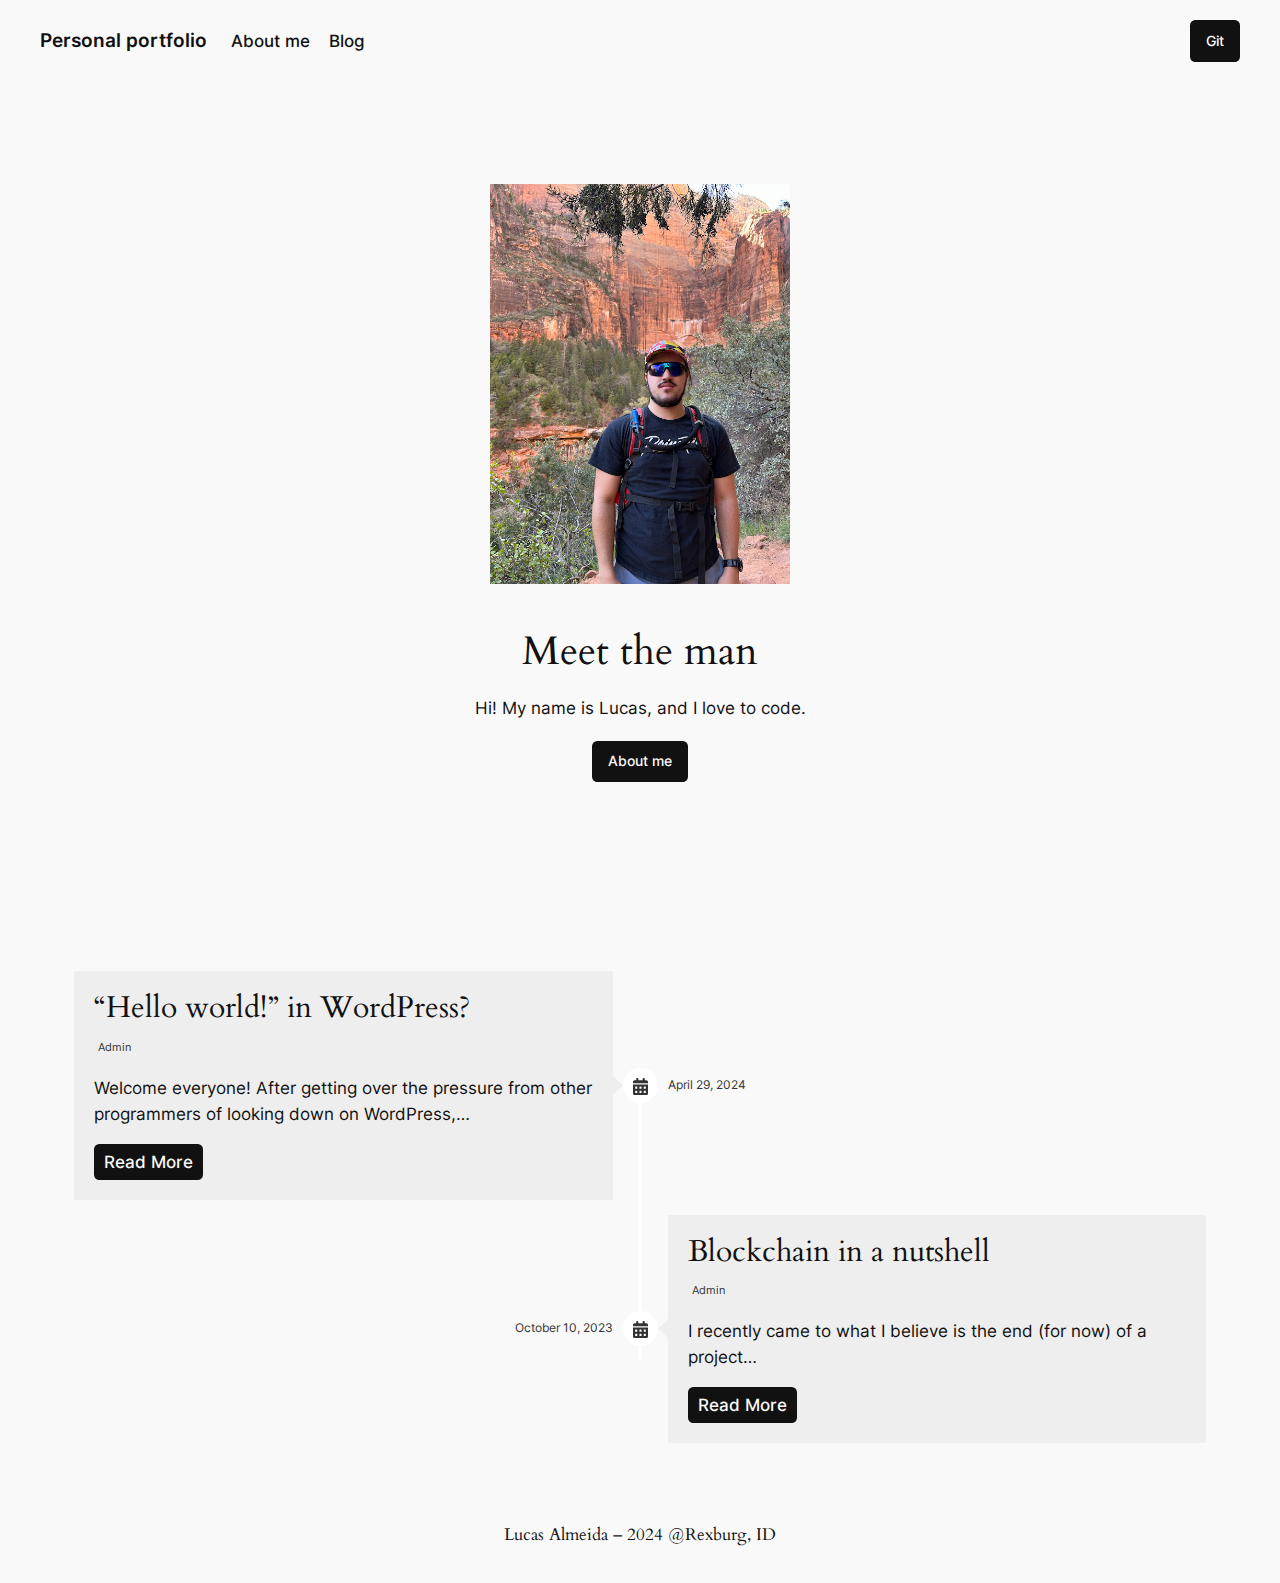
==== about-me/index.html @ 9ece6acb "Add files via upload" ====
<!DOCTYPE html>
<html lang="en-US">
<head>
	<meta charset="UTF-8">
	<meta name="viewport" content="width=device-width, initial-scale=1">
<meta name="robots" content="noindex, nofollow">
<title>Personal portfolio</title>
<link rel="alternate" type="application/rss+xml" title="Personal portfolio &raquo; Feed" href="/feed">
<link rel="alternate" type="application/rss+xml" title="Personal portfolio &raquo; Comments Feed" href="/comments/feed">
<script>
window._wpemojiSettings = {"baseUrl":"https:\/\/s.w.org\/images\/core\/emoji\/15.0.3\/72x72\/","ext":".png","svgUrl":"https:\/\/s.w.org\/images\/core\/emoji\/15.0.3\/svg\/","svgExt":".svg","source":{"concatemoji":"\/wp-includes\/js\/wp-emoji-release.min.js?ver=6.5.2"}};
/*! This file is auto-generated */
!function(i,n){var o,s,e;function c(e){try{var t={supportTests:e,timestamp:(new Date).valueOf()};sessionStorage.setItem(o,JSON.stringify(t))}catch(e){}}function p(e,t,n){e.clearRect(0,0,e.canvas.width,e.canvas.height),e.fillText(t,0,0);var t=new Uint32Array(e.getImageData(0,0,e.canvas.width,e.canvas.height).data),r=(e.clearRect(0,0,e.canvas.width,e.canvas.height),e.fillText(n,0,0),new Uint32Array(e.getImageData(0,0,e.canvas.width,e.canvas.height).data));return t.every(function(e,t){return e===r[t]})}function u(e,t,n){switch(t){case"flag":return n(e,"🏳️‍⚧️","🏳️​⚧️")?!1:!n(e,"🇺🇳","🇺​🇳")&&!n(e,"🏴󠁧󠁢󠁥󠁮󠁧󠁿","🏴​󠁧​󠁢​󠁥​󠁮​󠁧​󠁿");case"emoji":return!n(e,"🐦‍⬛","🐦​⬛")}return!1}function f(e,t,n){var r="undefined"!=typeof WorkerGlobalScope&&self instanceof WorkerGlobalScope?new OffscreenCanvas(300,150):i.createElement("canvas"),a=r.getContext("2d",{willReadFrequently:!0}),o=(a.textBaseline="top",a.font="600 32px Arial",{});return e.forEach(function(e){o[e]=t(a,e,n)}),o}function t(e){var t=i.createElement("script");t.src=e,t.defer=!0,i.head.appendChild(t)}"undefined"!=typeof Promise&&(o="wpEmojiSettingsSupports",s=["flag","emoji"],n.supports={everything:!0,everythingExceptFlag:!0},e=new Promise(function(e){i.addEventListener("DOMContentLoaded",e,{once:!0})}),new Promise(function(t){var n=function(){try{var e=JSON.parse(sessionStorage.getItem(o));if("object"==typeof e&&"number"==typeof e.timestamp&&(new Date).valueOf()<e.timestamp+604800&&"object"==typeof e.supportTests)return e.supportTests}catch(e){}return null}();if(!n){if("undefined"!=typeof Worker&&"undefined"!=typeof OffscreenCanvas&&"undefined"!=typeof URL&&URL.createObjectURL&&"undefined"!=typeof Blob)try{var e="postMessage("+f.toString()+"("+[JSON.stringify(s),u.toString(),p.toString()].join(",")+"));",r=new Blob([e],{type:"text/javascript"}),a=new Worker(URL.createObjectURL(r),{name:"wpTestEmojiSupports"});return void(a.onmessage=function(e){c(n=e.data),a.terminate(),t(n)})}catch(e){}c(n=f(s,u,p))}t(n)}).then(function(e){for(var t in e)n.supports[t]=e[t],n.supports.everything=n.supports.everything&&n.supports[t],"flag"!==t&&(n.supports.everythingExceptFlag=n.supports.everythingExceptFlag&&n.supports[t]);n.supports.everythingExceptFlag=n.supports.everythingExceptFlag&&!n.supports.flag,n.DOMReady=!1,n.readyCallback=function(){n.DOMReady=!0}}).then(function(){return e}).then(function(){var e;n.supports.everything||(n.readyCallback(),(e=n.source||{}).concatemoji?t(e.concatemoji):e.wpemoji&&e.twemoji&&(t(e.twemoji),t(e.wpemoji)))}))}((window,document),window._wpemojiSettings);
</script>
<style id="wp-block-site-title-inline-css">.wp-block-site-title a{color:inherit}</style>
<style id="wp-block-navigation-link-inline-css">.wp-block-navigation .wp-block-navigation-item__label{overflow-wrap:break-word}.wp-block-navigation .wp-block-navigation-item__description{display:none}.link-ui-tools{border-top:1px solid #f0f0f0;padding:8px}.link-ui-block-inserter{padding-top:8px}.link-ui-block-inserter__back{margin-left:8px;text-transform:uppercase}.components-popover-pointer-events-trap{background-color:initial;cursor:pointer;inset:0;position:fixed;z-index:1000000}

				.is-style-arrow-link .wp-block-navigation-item__label:after {
					content: "\2197";
					padding-inline-start: 0.25rem;
					vertical-align: middle;
					text-decoration: none;
					display: inline-block;
				}</style>
<link rel="stylesheet" id="wp-block-navigation-css" href="/wp-includes/blocks/navigation/style.min.css?ver=6.5.2" media="all">
<style id="wp-block-group-inline-css">.wp-block-group{box-sizing:border-box}</style>
<style id="wp-block-button-inline-css">.wp-block-button__link{box-sizing:border-box;cursor:pointer;display:inline-block;text-align:center;word-break:break-word}.wp-block-button__link.aligncenter{text-align:center}.wp-block-button__link.alignright{text-align:right}:where(.wp-block-button__link){border-radius:9999px;box-shadow:none;padding:calc(.667em + 2px) calc(1.333em + 2px);text-decoration:none}.wp-block-button[style*=text-decoration] .wp-block-button__link{text-decoration:inherit}.wp-block-buttons>.wp-block-button.has-custom-width{max-width:none}.wp-block-buttons>.wp-block-button.has-custom-width .wp-block-button__link{width:100%}.wp-block-buttons>.wp-block-button.has-custom-font-size .wp-block-button__link{font-size:inherit}.wp-block-buttons>.wp-block-button.wp-block-button__width-25{width:calc(25% - var(--wp--style--block-gap, .5em)*.75)}.wp-block-buttons>.wp-block-button.wp-block-button__width-50{width:calc(50% - var(--wp--style--block-gap, .5em)*.5)}.wp-block-buttons>.wp-block-button.wp-block-button__width-75{width:calc(75% - var(--wp--style--block-gap, .5em)*.25)}.wp-block-buttons>.wp-block-button.wp-block-button__width-100{flex-basis:100%;width:100%}.wp-block-buttons.is-vertical>.wp-block-button.wp-block-button__width-25{width:25%}.wp-block-buttons.is-vertical>.wp-block-button.wp-block-button__width-50{width:50%}.wp-block-buttons.is-vertical>.wp-block-button.wp-block-button__width-75{width:75%}.wp-block-button.is-style-squared,.wp-block-button__link.wp-block-button.is-style-squared{border-radius:0}.wp-block-button.no-border-radius,.wp-block-button__link.no-border-radius{border-radius:0!important}.wp-block-button .wp-block-button__link:where(.is-style-outline),.wp-block-button:where(.is-style-outline)>.wp-block-button__link{border:2px solid;padding:.667em 1.333em}.wp-block-button .wp-block-button__link:where(.is-style-outline):not(.has-text-color),.wp-block-button:where(.is-style-outline)>.wp-block-button__link:not(.has-text-color){color:currentColor}.wp-block-button .wp-block-button__link:where(.is-style-outline):not(.has-background),.wp-block-button:where(.is-style-outline)>.wp-block-button__link:not(.has-background){background-color:initial;background-image:none}.wp-block-button .wp-block-button__link:where(.has-border-color){border-width:initial}.wp-block-button .wp-block-button__link:where([style*=border-top-color]){border-top-width:medium}.wp-block-button .wp-block-button__link:where([style*=border-right-color]){border-right-width:medium}.wp-block-button .wp-block-button__link:where([style*=border-bottom-color]){border-bottom-width:medium}.wp-block-button .wp-block-button__link:where([style*=border-left-color]){border-left-width:medium}.wp-block-button .wp-block-button__link:where([style*=border-style]){border-width:initial}.wp-block-button .wp-block-button__link:where([style*=border-top-style]){border-top-width:medium}.wp-block-button .wp-block-button__link:where([style*=border-right-style]){border-right-width:medium}.wp-block-button .wp-block-button__link:where([style*=border-bottom-style]){border-bottom-width:medium}.wp-block-button .wp-block-button__link:where([style*=border-left-style]){border-left-width:medium}</style>
<style id="twentytwentyfour-button-style-outline-inline-css">.wp-block-button.is-style-outline
	> .wp-block-button__link:not(.has-text-color, .has-background):hover {
	background-color: var(--wp--preset--color--contrast-2, var(--wp--preset--color--contrast, transparent));
	color: var(--wp--preset--color--base);
	border-color: var(--wp--preset--color--contrast-2, var(--wp--preset--color--contrast, currentColor));
}</style>
<style id="wp-block-buttons-inline-css">.wp-block-buttons.is-vertical{flex-direction:column}.wp-block-buttons.is-vertical>.wp-block-button:last-child{margin-bottom:0}.wp-block-buttons>.wp-block-button{display:inline-block;margin:0}.wp-block-buttons.is-content-justification-left{justify-content:flex-start}.wp-block-buttons.is-content-justification-left.is-vertical{align-items:flex-start}.wp-block-buttons.is-content-justification-center{justify-content:center}.wp-block-buttons.is-content-justification-center.is-vertical{align-items:center}.wp-block-buttons.is-content-justification-right{justify-content:flex-end}.wp-block-buttons.is-content-justification-right.is-vertical{align-items:flex-end}.wp-block-buttons.is-content-justification-space-between{justify-content:space-between}.wp-block-buttons.aligncenter{text-align:center}.wp-block-buttons:not(.is-content-justification-space-between,.is-content-justification-right,.is-content-justification-left,.is-content-justification-center) .wp-block-button.aligncenter{margin-left:auto;margin-right:auto;width:100%}.wp-block-buttons[style*=text-decoration] .wp-block-button,.wp-block-buttons[style*=text-decoration] .wp-block-button__link{text-decoration:inherit}.wp-block-buttons.has-custom-font-size .wp-block-button__link{font-size:inherit}.wp-block-button.aligncenter{text-align:center}</style>
<style id="wp-block-spacer-inline-css">.wp-block-spacer{clear:both}</style>
<style id="wp-block-heading-inline-css">h1.has-background,h2.has-background,h3.has-background,h4.has-background,h5.has-background,h6.has-background{padding:1.25em 2.375em}h1.has-text-align-left[style*=writing-mode]:where([style*=vertical-lr]),h1.has-text-align-right[style*=writing-mode]:where([style*=vertical-rl]),h2.has-text-align-left[style*=writing-mode]:where([style*=vertical-lr]),h2.has-text-align-right[style*=writing-mode]:where([style*=vertical-rl]),h3.has-text-align-left[style*=writing-mode]:where([style*=vertical-lr]),h3.has-text-align-right[style*=writing-mode]:where([style*=vertical-rl]),h4.has-text-align-left[style*=writing-mode]:where([style*=vertical-lr]),h4.has-text-align-right[style*=writing-mode]:where([style*=vertical-rl]),h5.has-text-align-left[style*=writing-mode]:where([style*=vertical-lr]),h5.has-text-align-right[style*=writing-mode]:where([style*=vertical-rl]),h6.has-text-align-left[style*=writing-mode]:where([style*=vertical-lr]),h6.has-text-align-right[style*=writing-mode]:where([style*=vertical-rl]){rotate:180deg}

				.is-style-asterisk:before {
					content: '';
					width: 1.5rem;
					height: 3rem;
					background: var(--wp--preset--color--contrast-2, currentColor);
					clip-path: path('M11.93.684v8.039l5.633-5.633 1.216 1.23-5.66 5.66h8.04v1.737H13.2l5.701 5.701-1.23 1.23-5.742-5.742V21h-1.737v-8.094l-5.77 5.77-1.23-1.217 5.743-5.742H.842V9.98h8.162l-5.701-5.7 1.23-1.231 5.66 5.66V.684h1.737Z');
					display: block;
				}

				/* Hide the asterisk if the heading has no content, to avoid using empty headings to display the asterisk only, which is an A11Y issue */
				.is-style-asterisk:empty:before {
					content: none;
				}

				.is-style-asterisk:-moz-only-whitespace:before {
					content: none;
				}

				.is-style-asterisk.has-text-align-center:before {
					margin: 0 auto;
				}

				.is-style-asterisk.has-text-align-right:before {
					margin-left: auto;
				}

				.rtl .is-style-asterisk.has-text-align-left:before {
					margin-right: auto;
				}</style>
<style id="wp-block-paragraph-inline-css">.is-small-text{font-size:.875em}.is-regular-text{font-size:1em}.is-large-text{font-size:2.25em}.is-larger-text{font-size:3em}.has-drop-cap:not(:focus):first-letter{float:left;font-size:8.4em;font-style:normal;font-weight:100;line-height:.68;margin:.05em .1em 0 0;text-transform:uppercase}body.rtl .has-drop-cap:not(:focus):first-letter{float:none;margin-left:.1em}p.has-drop-cap.has-background{overflow:hidden}p.has-background{padding:1.25em 2.375em}:where(p.has-text-color:not(.has-link-color)) a{color:inherit}p.has-text-align-left[style*="writing-mode:vertical-lr"],p.has-text-align-right[style*="writing-mode:vertical-rl"]{rotate:180deg}</style>
<style id="wp-emoji-styles-inline-css">img.wp-smiley, img.emoji {
		display: inline !important;
		border: none !important;
		box-shadow: none !important;
		height: 1em !important;
		width: 1em !important;
		margin: 0 0.07em !important;
		vertical-align: -0.1em !important;
		background: none !important;
		padding: 0 !important;
	}</style>
<style id="wp-block-library-inline-css">:root{--wp-admin-theme-color:#007cba;--wp-admin-theme-color--rgb:0,124,186;--wp-admin-theme-color-darker-10:#006ba1;--wp-admin-theme-color-darker-10--rgb:0,107,161;--wp-admin-theme-color-darker-20:#005a87;--wp-admin-theme-color-darker-20--rgb:0,90,135;--wp-admin-border-width-focus:2px;--wp-block-synced-color:#7a00df;--wp-block-synced-color--rgb:122,0,223;--wp-bound-block-color:#9747ff}@media (min-resolution:192dpi){:root{--wp-admin-border-width-focus:1.5px}}.wp-element-button{cursor:pointer}:root{--wp--preset--font-size--normal:16px;--wp--preset--font-size--huge:42px}:root .has-very-light-gray-background-color{background-color:#eee}:root .has-very-dark-gray-background-color{background-color:#313131}:root .has-very-light-gray-color{color:#eee}:root .has-very-dark-gray-color{color:#313131}:root .has-vivid-green-cyan-to-vivid-cyan-blue-gradient-background{background:linear-gradient(135deg,#00d084,#0693e3)}:root .has-purple-crush-gradient-background{background:linear-gradient(135deg,#34e2e4,#4721fb 50%,#ab1dfe)}:root .has-hazy-dawn-gradient-background{background:linear-gradient(135deg,#faaca8,#dad0ec)}:root .has-subdued-olive-gradient-background{background:linear-gradient(135deg,#fafae1,#67a671)}:root .has-atomic-cream-gradient-background{background:linear-gradient(135deg,#fdd79a,#004a59)}:root .has-nightshade-gradient-background{background:linear-gradient(135deg,#330968,#31cdcf)}:root .has-midnight-gradient-background{background:linear-gradient(135deg,#020381,#2874fc)}.has-regular-font-size{font-size:1em}.has-larger-font-size{font-size:2.625em}.has-normal-font-size{font-size:var(--wp--preset--font-size--normal)}.has-huge-font-size{font-size:var(--wp--preset--font-size--huge)}.has-text-align-center{text-align:center}.has-text-align-left{text-align:left}.has-text-align-right{text-align:right}#end-resizable-editor-section{display:none}.aligncenter{clear:both}.items-justified-left{justify-content:flex-start}.items-justified-center{justify-content:center}.items-justified-right{justify-content:flex-end}.items-justified-space-between{justify-content:space-between}.screen-reader-text{border:0;clip:rect(1px,1px,1px,1px);-webkit-clip-path:inset(50%);clip-path:inset(50%);height:1px;margin:-1px;overflow:hidden;padding:0;position:absolute;width:1px;word-wrap:normal!important}.screen-reader-text:focus{background-color:#ddd;clip:auto!important;-webkit-clip-path:none;clip-path:none;color:#444;display:block;font-size:1em;height:auto;left:5px;line-height:normal;padding:15px 23px 14px;text-decoration:none;top:5px;width:auto;z-index:100000}html :where(.has-border-color){border-style:solid}html :where([style*=border-top-color]){border-top-style:solid}html :where([style*=border-right-color]){border-right-style:solid}html :where([style*=border-bottom-color]){border-bottom-style:solid}html :where([style*=border-left-color]){border-left-style:solid}html :where([style*=border-width]){border-style:solid}html :where([style*=border-top-width]){border-top-style:solid}html :where([style*=border-right-width]){border-right-style:solid}html :where([style*=border-bottom-width]){border-bottom-style:solid}html :where([style*=border-left-width]){border-left-style:solid}html :where(img[class*=wp-image-]){height:auto;max-width:100%}:where(figure){margin:0 0 1em}html :where(.is-position-sticky){--wp-admin--admin-bar--position-offset:var(--wp-admin--admin-bar--height,0px)}@media screen and (max-width:600px){html :where(.is-position-sticky){--wp-admin--admin-bar--position-offset:0px}}</style>
<style id="global-styles-inline-css">body{--wp--preset--color--black: #000000;--wp--preset--color--cyan-bluish-gray: #abb8c3;--wp--preset--color--white: #ffffff;--wp--preset--color--pale-pink: #f78da7;--wp--preset--color--vivid-red: #cf2e2e;--wp--preset--color--luminous-vivid-orange: #ff6900;--wp--preset--color--luminous-vivid-amber: #fcb900;--wp--preset--color--light-green-cyan: #7bdcb5;--wp--preset--color--vivid-green-cyan: #00d084;--wp--preset--color--pale-cyan-blue: #8ed1fc;--wp--preset--color--vivid-cyan-blue: #0693e3;--wp--preset--color--vivid-purple: #9b51e0;--wp--preset--color--base: #f9f9f9;--wp--preset--color--base-2: #ffffff;--wp--preset--color--contrast: #111111;--wp--preset--color--contrast-2: #636363;--wp--preset--color--contrast-3: #A4A4A4;--wp--preset--color--accent: #cfcabe;--wp--preset--color--accent-2: #c2a990;--wp--preset--color--accent-3: #d8613c;--wp--preset--color--accent-4: #b1c5a4;--wp--preset--color--accent-5: #b5bdbc;--wp--preset--gradient--vivid-cyan-blue-to-vivid-purple: linear-gradient(135deg,rgba(6,147,227,1) 0%,rgb(155,81,224) 100%);--wp--preset--gradient--light-green-cyan-to-vivid-green-cyan: linear-gradient(135deg,rgb(122,220,180) 0%,rgb(0,208,130) 100%);--wp--preset--gradient--luminous-vivid-amber-to-luminous-vivid-orange: linear-gradient(135deg,rgba(252,185,0,1) 0%,rgba(255,105,0,1) 100%);--wp--preset--gradient--luminous-vivid-orange-to-vivid-red: linear-gradient(135deg,rgba(255,105,0,1) 0%,rgb(207,46,46) 100%);--wp--preset--gradient--very-light-gray-to-cyan-bluish-gray: linear-gradient(135deg,rgb(238,238,238) 0%,rgb(169,184,195) 100%);--wp--preset--gradient--cool-to-warm-spectrum: linear-gradient(135deg,rgb(74,234,220) 0%,rgb(151,120,209) 20%,rgb(207,42,186) 40%,rgb(238,44,130) 60%,rgb(251,105,98) 80%,rgb(254,248,76) 100%);--wp--preset--gradient--blush-light-purple: linear-gradient(135deg,rgb(255,206,236) 0%,rgb(152,150,240) 100%);--wp--preset--gradient--blush-bordeaux: linear-gradient(135deg,rgb(254,205,165) 0%,rgb(254,45,45) 50%,rgb(107,0,62) 100%);--wp--preset--gradient--luminous-dusk: linear-gradient(135deg,rgb(255,203,112) 0%,rgb(199,81,192) 50%,rgb(65,88,208) 100%);--wp--preset--gradient--pale-ocean: linear-gradient(135deg,rgb(255,245,203) 0%,rgb(182,227,212) 50%,rgb(51,167,181) 100%);--wp--preset--gradient--electric-grass: linear-gradient(135deg,rgb(202,248,128) 0%,rgb(113,206,126) 100%);--wp--preset--gradient--midnight: linear-gradient(135deg,rgb(2,3,129) 0%,rgb(40,116,252) 100%);--wp--preset--gradient--gradient-1: linear-gradient(to bottom, #cfcabe 0%, #F9F9F9 100%);--wp--preset--gradient--gradient-2: linear-gradient(to bottom, #C2A990 0%, #F9F9F9 100%);--wp--preset--gradient--gradient-3: linear-gradient(to bottom, #D8613C 0%, #F9F9F9 100%);--wp--preset--gradient--gradient-4: linear-gradient(to bottom, #B1C5A4 0%, #F9F9F9 100%);--wp--preset--gradient--gradient-5: linear-gradient(to bottom, #B5BDBC 0%, #F9F9F9 100%);--wp--preset--gradient--gradient-6: linear-gradient(to bottom, #A4A4A4 0%, #F9F9F9 100%);--wp--preset--gradient--gradient-7: linear-gradient(to bottom, #cfcabe 50%, #F9F9F9 50%);--wp--preset--gradient--gradient-8: linear-gradient(to bottom, #C2A990 50%, #F9F9F9 50%);--wp--preset--gradient--gradient-9: linear-gradient(to bottom, #D8613C 50%, #F9F9F9 50%);--wp--preset--gradient--gradient-10: linear-gradient(to bottom, #B1C5A4 50%, #F9F9F9 50%);--wp--preset--gradient--gradient-11: linear-gradient(to bottom, #B5BDBC 50%, #F9F9F9 50%);--wp--preset--gradient--gradient-12: linear-gradient(to bottom, #A4A4A4 50%, #F9F9F9 50%);--wp--preset--font-size--small: 0.9rem;--wp--preset--font-size--medium: 1.05rem;--wp--preset--font-size--large: clamp(1.39rem, 1.39rem + ((1vw - 0.2rem) * 2.3), 1.85rem);--wp--preset--font-size--x-large: clamp(1.85rem, 1.85rem + ((1vw - 0.2rem) * 3.25), 2.5rem);--wp--preset--font-size--xx-large: clamp(2.5rem, 2.5rem + ((1vw - 0.2rem) * 3.85), 3.27rem);--wp--preset--font-family--body: "Inter", sans-serif;--wp--preset--font-family--heading: Cardo;--wp--preset--font-family--system-sans-serif: -apple-system, BlinkMacSystemFont, avenir next, avenir, segoe ui, helvetica neue, helvetica, Cantarell, Ubuntu, roboto, noto, arial, sans-serif;--wp--preset--font-family--system-serif: Iowan Old Style, Apple Garamond, Baskerville, Times New Roman, Droid Serif, Times, Source Serif Pro, serif, Apple Color Emoji, Segoe UI Emoji, Segoe UI Symbol;--wp--preset--spacing--10: 1rem;--wp--preset--spacing--20: min(1.5rem, 2vw);--wp--preset--spacing--30: min(2.5rem, 3vw);--wp--preset--spacing--40: min(4rem, 5vw);--wp--preset--spacing--50: min(6.5rem, 8vw);--wp--preset--spacing--60: min(10.5rem, 13vw);--wp--preset--shadow--natural: 6px 6px 9px rgba(0, 0, 0, 0.2);--wp--preset--shadow--deep: 12px 12px 50px rgba(0, 0, 0, 0.4);--wp--preset--shadow--sharp: 6px 6px 0px rgba(0, 0, 0, 0.2);--wp--preset--shadow--outlined: 6px 6px 0px -3px rgba(255, 255, 255, 1), 6px 6px rgba(0, 0, 0, 1);--wp--preset--shadow--crisp: 6px 6px 0px rgba(0, 0, 0, 1);}body { margin: 0;--wp--style--global--content-size: 310px;--wp--style--global--wide-size: 640px; }.wp-site-blocks { padding-top: var(--wp--style--root--padding-top); padding-bottom: var(--wp--style--root--padding-bottom); }.has-global-padding { padding-right: var(--wp--style--root--padding-right); padding-left: var(--wp--style--root--padding-left); }.has-global-padding :where(.has-global-padding:not(.wp-block-block)) { padding-right: 0; padding-left: 0; }.has-global-padding > .alignfull { margin-right: calc(var(--wp--style--root--padding-right) * -1); margin-left: calc(var(--wp--style--root--padding-left) * -1); }.has-global-padding :where(.has-global-padding:not(.wp-block-block)) > .alignfull { margin-right: 0; margin-left: 0; }.has-global-padding > .alignfull:where(:not(.has-global-padding):not(.is-layout-flex):not(.is-layout-grid)) > :where([class*="wp-block-"]:not(.alignfull):not([class*="__"]),p,h1,h2,h3,h4,h5,h6,ul,ol) { padding-right: var(--wp--style--root--padding-right); padding-left: var(--wp--style--root--padding-left); }.has-global-padding :where(.has-global-padding) > .alignfull:where(:not(.has-global-padding)) > :where([class*="wp-block-"]:not(.alignfull):not([class*="__"]),p,h1,h2,h3,h4,h5,h6,ul,ol) { padding-right: 0; padding-left: 0; }.wp-site-blocks > .alignleft { float: left; margin-right: 2em; }.wp-site-blocks > .alignright { float: right; margin-left: 2em; }.wp-site-blocks > .aligncenter { justify-content: center; margin-left: auto; margin-right: auto; }:where(.wp-site-blocks) > * { margin-block-start: 1.2rem; margin-block-end: 0; }:where(.wp-site-blocks) > :first-child:first-child { margin-block-start: 0; }:where(.wp-site-blocks) > :last-child:last-child { margin-block-end: 0; }body { --wp--style--block-gap: 1.2rem; }:where(body .is-layout-flow)  > :first-child:first-child{margin-block-start: 0;}:where(body .is-layout-flow)  > :last-child:last-child{margin-block-end: 0;}:where(body .is-layout-flow)  > *{margin-block-start: 1.2rem;margin-block-end: 0;}:where(body .is-layout-constrained)  > :first-child:first-child{margin-block-start: 0;}:where(body .is-layout-constrained)  > :last-child:last-child{margin-block-end: 0;}:where(body .is-layout-constrained)  > *{margin-block-start: 1.2rem;margin-block-end: 0;}:where(body .is-layout-flex) {gap: 1.2rem;}:where(body .is-layout-grid) {gap: 1.2rem;}body .is-layout-flow > .alignleft{float: left;margin-inline-start: 0;margin-inline-end: 2em;}body .is-layout-flow > .alignright{float: right;margin-inline-start: 2em;margin-inline-end: 0;}body .is-layout-flow > .aligncenter{margin-left: auto !important;margin-right: auto !important;}body .is-layout-constrained > .alignleft{float: left;margin-inline-start: 0;margin-inline-end: 2em;}body .is-layout-constrained > .alignright{float: right;margin-inline-start: 2em;margin-inline-end: 0;}body .is-layout-constrained > .aligncenter{margin-left: auto !important;margin-right: auto !important;}body .is-layout-constrained > :where(:not(.alignleft):not(.alignright):not(.alignfull)){max-width: var(--wp--style--global--content-size);margin-left: auto !important;margin-right: auto !important;}body .is-layout-constrained > .alignwide{max-width: var(--wp--style--global--wide-size);}body .is-layout-flex{display: flex;}body .is-layout-flex{flex-wrap: wrap;align-items: center;}body .is-layout-flex > *{margin: 0;}body .is-layout-grid{display: grid;}body .is-layout-grid > *{margin: 0;}body{background-color: var(--wp--preset--color--base);color: var(--wp--preset--color--contrast);font-family: var(--wp--preset--font-family--body);font-size: var(--wp--preset--font-size--medium);font-style: normal;font-weight: 400;line-height: 1.55;--wp--style--root--padding-top: 0px;--wp--style--root--padding-right: var(--wp--preset--spacing--40);--wp--style--root--padding-bottom: 0px;--wp--style--root--padding-left: var(--wp--preset--spacing--40);}a:where(:not(.wp-element-button)){color: var(--wp--preset--color--contrast);text-decoration: underline;}a:where(:not(.wp-element-button)):hover{text-decoration: none;}h1, h2, h3, h4, h5, h6{color: var(--wp--preset--color--contrast);font-family: var(--wp--preset--font-family--heading);font-weight: 400;line-height: 1.2;}h1{font-size: var(--wp--preset--font-size--xx-large);line-height: 1.15;}h2{font-size: var(--wp--preset--font-size--x-large);}h3{font-size: var(--wp--preset--font-size--large);}h4{font-size: clamp(1.1rem, 1.1rem + ((1vw - 0.2rem) * 0.767), 1.5rem);}h5{font-size: var(--wp--preset--font-size--medium);}h6{font-size: var(--wp--preset--font-size--small);}.wp-element-button, .wp-block-button__link{background-color: var(--wp--preset--color--contrast);border-radius: .33rem;border-color: var(--wp--preset--color--contrast);border-width: 0;color: var(--wp--preset--color--base);font-family: inherit;font-size: var(--wp--preset--font-size--small);font-style: normal;font-weight: 500;line-height: inherit;padding-top: 0.6rem;padding-right: 1rem;padding-bottom: 0.6rem;padding-left: 1rem;text-decoration: none;}.wp-element-button:hover, .wp-block-button__link:hover{background-color: var(--wp--preset--color--contrast-2);border-color: var(--wp--preset--color--contrast-2);color: var(--wp--preset--color--base);}.wp-element-button:focus, .wp-block-button__link:focus{background-color: var(--wp--preset--color--contrast-2);border-color: var(--wp--preset--color--contrast-2);color: var(--wp--preset--color--base);outline-color: var(--wp--preset--color--contrast);outline-offset: 2px;}.wp-element-button:active, .wp-block-button__link:active{background-color: var(--wp--preset--color--contrast);color: var(--wp--preset--color--base);}.wp-element-caption, .wp-block-audio figcaption, .wp-block-embed figcaption, .wp-block-gallery figcaption, .wp-block-image figcaption, .wp-block-table figcaption, .wp-block-video figcaption{color: var(--wp--preset--color--contrast-2);font-family: var(--wp--preset--font-family--body);font-size: 0.8rem;}.has-black-color{color: var(--wp--preset--color--black) !important;}.has-cyan-bluish-gray-color{color: var(--wp--preset--color--cyan-bluish-gray) !important;}.has-white-color{color: var(--wp--preset--color--white) !important;}.has-pale-pink-color{color: var(--wp--preset--color--pale-pink) !important;}.has-vivid-red-color{color: var(--wp--preset--color--vivid-red) !important;}.has-luminous-vivid-orange-color{color: var(--wp--preset--color--luminous-vivid-orange) !important;}.has-luminous-vivid-amber-color{color: var(--wp--preset--color--luminous-vivid-amber) !important;}.has-light-green-cyan-color{color: var(--wp--preset--color--light-green-cyan) !important;}.has-vivid-green-cyan-color{color: var(--wp--preset--color--vivid-green-cyan) !important;}.has-pale-cyan-blue-color{color: var(--wp--preset--color--pale-cyan-blue) !important;}.has-vivid-cyan-blue-color{color: var(--wp--preset--color--vivid-cyan-blue) !important;}.has-vivid-purple-color{color: var(--wp--preset--color--vivid-purple) !important;}.has-base-color{color: var(--wp--preset--color--base) !important;}.has-base-2-color{color: var(--wp--preset--color--base-2) !important;}.has-contrast-color{color: var(--wp--preset--color--contrast) !important;}.has-contrast-2-color{color: var(--wp--preset--color--contrast-2) !important;}.has-contrast-3-color{color: var(--wp--preset--color--contrast-3) !important;}.has-accent-color{color: var(--wp--preset--color--accent) !important;}.has-accent-2-color{color: var(--wp--preset--color--accent-2) !important;}.has-accent-3-color{color: var(--wp--preset--color--accent-3) !important;}.has-accent-4-color{color: var(--wp--preset--color--accent-4) !important;}.has-accent-5-color{color: var(--wp--preset--color--accent-5) !important;}.has-black-background-color{background-color: var(--wp--preset--color--black) !important;}.has-cyan-bluish-gray-background-color{background-color: var(--wp--preset--color--cyan-bluish-gray) !important;}.has-white-background-color{background-color: var(--wp--preset--color--white) !important;}.has-pale-pink-background-color{background-color: var(--wp--preset--color--pale-pink) !important;}.has-vivid-red-background-color{background-color: var(--wp--preset--color--vivid-red) !important;}.has-luminous-vivid-orange-background-color{background-color: var(--wp--preset--color--luminous-vivid-orange) !important;}.has-luminous-vivid-amber-background-color{background-color: var(--wp--preset--color--luminous-vivid-amber) !important;}.has-light-green-cyan-background-color{background-color: var(--wp--preset--color--light-green-cyan) !important;}.has-vivid-green-cyan-background-color{background-color: var(--wp--preset--color--vivid-green-cyan) !important;}.has-pale-cyan-blue-background-color{background-color: var(--wp--preset--color--pale-cyan-blue) !important;}.has-vivid-cyan-blue-background-color{background-color: var(--wp--preset--color--vivid-cyan-blue) !important;}.has-vivid-purple-background-color{background-color: var(--wp--preset--color--vivid-purple) !important;}.has-base-background-color{background-color: var(--wp--preset--color--base) !important;}.has-base-2-background-color{background-color: var(--wp--preset--color--base-2) !important;}.has-contrast-background-color{background-color: var(--wp--preset--color--contrast) !important;}.has-contrast-2-background-color{background-color: var(--wp--preset--color--contrast-2) !important;}.has-contrast-3-background-color{background-color: var(--wp--preset--color--contrast-3) !important;}.has-accent-background-color{background-color: var(--wp--preset--color--accent) !important;}.has-accent-2-background-color{background-color: var(--wp--preset--color--accent-2) !important;}.has-accent-3-background-color{background-color: var(--wp--preset--color--accent-3) !important;}.has-accent-4-background-color{background-color: var(--wp--preset--color--accent-4) !important;}.has-accent-5-background-color{background-color: var(--wp--preset--color--accent-5) !important;}.has-black-border-color{border-color: var(--wp--preset--color--black) !important;}.has-cyan-bluish-gray-border-color{border-color: var(--wp--preset--color--cyan-bluish-gray) !important;}.has-white-border-color{border-color: var(--wp--preset--color--white) !important;}.has-pale-pink-border-color{border-color: var(--wp--preset--color--pale-pink) !important;}.has-vivid-red-border-color{border-color: var(--wp--preset--color--vivid-red) !important;}.has-luminous-vivid-orange-border-color{border-color: var(--wp--preset--color--luminous-vivid-orange) !important;}.has-luminous-vivid-amber-border-color{border-color: var(--wp--preset--color--luminous-vivid-amber) !important;}.has-light-green-cyan-border-color{border-color: var(--wp--preset--color--light-green-cyan) !important;}.has-vivid-green-cyan-border-color{border-color: var(--wp--preset--color--vivid-green-cyan) !important;}.has-pale-cyan-blue-border-color{border-color: var(--wp--preset--color--pale-cyan-blue) !important;}.has-vivid-cyan-blue-border-color{border-color: var(--wp--preset--color--vivid-cyan-blue) !important;}.has-vivid-purple-border-color{border-color: var(--wp--preset--color--vivid-purple) !important;}.has-base-border-color{border-color: var(--wp--preset--color--base) !important;}.has-base-2-border-color{border-color: var(--wp--preset--color--base-2) !important;}.has-contrast-border-color{border-color: var(--wp--preset--color--contrast) !important;}.has-contrast-2-border-color{border-color: var(--wp--preset--color--contrast-2) !important;}.has-contrast-3-border-color{border-color: var(--wp--preset--color--contrast-3) !important;}.has-accent-border-color{border-color: var(--wp--preset--color--accent) !important;}.has-accent-2-border-color{border-color: var(--wp--preset--color--accent-2) !important;}.has-accent-3-border-color{border-color: var(--wp--preset--color--accent-3) !important;}.has-accent-4-border-color{border-color: var(--wp--preset--color--accent-4) !important;}.has-accent-5-border-color{border-color: var(--wp--preset--color--accent-5) !important;}.has-vivid-cyan-blue-to-vivid-purple-gradient-background{background: var(--wp--preset--gradient--vivid-cyan-blue-to-vivid-purple) !important;}.has-light-green-cyan-to-vivid-green-cyan-gradient-background{background: var(--wp--preset--gradient--light-green-cyan-to-vivid-green-cyan) !important;}.has-luminous-vivid-amber-to-luminous-vivid-orange-gradient-background{background: var(--wp--preset--gradient--luminous-vivid-amber-to-luminous-vivid-orange) !important;}.has-luminous-vivid-orange-to-vivid-red-gradient-background{background: var(--wp--preset--gradient--luminous-vivid-orange-to-vivid-red) !important;}.has-very-light-gray-to-cyan-bluish-gray-gradient-background{background: var(--wp--preset--gradient--very-light-gray-to-cyan-bluish-gray) !important;}.has-cool-to-warm-spectrum-gradient-background{background: var(--wp--preset--gradient--cool-to-warm-spectrum) !important;}.has-blush-light-purple-gradient-background{background: var(--wp--preset--gradient--blush-light-purple) !important;}.has-blush-bordeaux-gradient-background{background: var(--wp--preset--gradient--blush-bordeaux) !important;}.has-luminous-dusk-gradient-background{background: var(--wp--preset--gradient--luminous-dusk) !important;}.has-pale-ocean-gradient-background{background: var(--wp--preset--gradient--pale-ocean) !important;}.has-electric-grass-gradient-background{background: var(--wp--preset--gradient--electric-grass) !important;}.has-midnight-gradient-background{background: var(--wp--preset--gradient--midnight) !important;}.has-gradient-1-gradient-background{background: var(--wp--preset--gradient--gradient-1) !important;}.has-gradient-2-gradient-background{background: var(--wp--preset--gradient--gradient-2) !important;}.has-gradient-3-gradient-background{background: var(--wp--preset--gradient--gradient-3) !important;}.has-gradient-4-gradient-background{background: var(--wp--preset--gradient--gradient-4) !important;}.has-gradient-5-gradient-background{background: var(--wp--preset--gradient--gradient-5) !important;}.has-gradient-6-gradient-background{background: var(--wp--preset--gradient--gradient-6) !important;}.has-gradient-7-gradient-background{background: var(--wp--preset--gradient--gradient-7) !important;}.has-gradient-8-gradient-background{background: var(--wp--preset--gradient--gradient-8) !important;}.has-gradient-9-gradient-background{background: var(--wp--preset--gradient--gradient-9) !important;}.has-gradient-10-gradient-background{background: var(--wp--preset--gradient--gradient-10) !important;}.has-gradient-11-gradient-background{background: var(--wp--preset--gradient--gradient-11) !important;}.has-gradient-12-gradient-background{background: var(--wp--preset--gradient--gradient-12) !important;}.has-small-font-size{font-size: var(--wp--preset--font-size--small) !important;}.has-medium-font-size{font-size: var(--wp--preset--font-size--medium) !important;}.has-large-font-size{font-size: var(--wp--preset--font-size--large) !important;}.has-x-large-font-size{font-size: var(--wp--preset--font-size--x-large) !important;}.has-xx-large-font-size{font-size: var(--wp--preset--font-size--xx-large) !important;}.has-body-font-family{font-family: var(--wp--preset--font-family--body) !important;}.has-heading-font-family{font-family: var(--wp--preset--font-family--heading) !important;}.has-system-sans-serif-font-family{font-family: var(--wp--preset--font-family--system-sans-serif) !important;}.has-system-serif-font-family{font-family: var(--wp--preset--font-family--system-serif) !important;}
.wp-block-navigation{font-weight: 500;}
.wp-block-navigation a:where(:not(.wp-element-button)){color: inherit;text-decoration: none;}
.wp-block-navigation a:where(:not(.wp-element-button)):hover{text-decoration: underline;}
.wp-block-button.is-style-outline .wp-block-button__link{border-width: 1px;padding-top: calc(0.6rem - 1px);padding-right: calc(1rem - 1px);padding-bottom: calc(0.6rem - 1px);padding-left: calc(1rem - 1px);}
.wp-block-buttons-is-layout-flow > :first-child:first-child{margin-block-start: 0;}.wp-block-buttons-is-layout-flow > :last-child:last-child{margin-block-end: 0;}.wp-block-buttons-is-layout-flow > *{margin-block-start: 0.7rem;margin-block-end: 0;}.wp-block-buttons-is-layout-constrained > :first-child:first-child{margin-block-start: 0;}.wp-block-buttons-is-layout-constrained > :last-child:last-child{margin-block-end: 0;}.wp-block-buttons-is-layout-constrained > *{margin-block-start: 0.7rem;margin-block-end: 0;}.wp-block-buttons-is-layout-flex{gap: 0.7rem;}.wp-block-buttons-is-layout-grid{gap: 0.7rem;}
.wp-block-site-title{font-family: var(--wp--preset--font-family--body);font-size: clamp(0.875rem, 0.875rem + ((1vw - 0.2rem) * 1.625), 1.2rem);font-style: normal;font-weight: 600;}
.wp-block-site-title a:where(:not(.wp-element-button)){text-decoration: none;}
.wp-block-site-title a:where(:not(.wp-element-button)):hover{text-decoration: none;}
:where(.wp-site-blocks *:focus){outline-width:2px;outline-style:solid}

figure {
border-radius:50%
}.wp-block-calendar.wp-block-calendar table:where(:not(.has-text-color)) th{background-color:var(--wp--preset--color--contrast-2);color:var(--wp--preset--color--base);border-color:var(--wp--preset--color--contrast-2)}.wp-block-calendar table:where(:not(.has-text-color)) td{border-color:var(--wp--preset--color--contrast-2)}.wp-block-categories{}.wp-block-categories{list-style-type:none;}.wp-block-categories li{margin-bottom: 0.5rem;}.wp-block-post-comments-form{}.wp-block-post-comments-form textarea, .wp-block-post-comments-form input{border-radius:.33rem}.wp-block-loginout{}.wp-block-loginout input{border-radius:.33rem;padding:calc(0.667em + 2px);border:1px solid #949494;}.wp-block-post-terms{}.wp-block-post-terms .wp-block-post-terms__prefix{color: var(--wp--preset--color--contrast-2);}.wp-block-query-title{}.wp-block-query-title span{font-style: italic;}.wp-block-quote{}.wp-block-quote :where(p){margin-block-start:0;margin-block-end:calc(var(--wp--preset--spacing--10) + 0.5rem);}.wp-block-quote :where(:last-child){margin-block-end:0;}.wp-block-quote.has-text-align-right.is-style-plain, .rtl .is-style-plain.wp-block-quote:not(.has-text-align-center):not(.has-text-align-left){border-width: 0 2px 0 0;padding-left:calc(var(--wp--preset--spacing--20) + 0.5rem);padding-right:calc(var(--wp--preset--spacing--20) + 0.5rem);}.wp-block-quote.has-text-align-left.is-style-plain, body:not(.rtl) .is-style-plain.wp-block-quote:not(.has-text-align-center):not(.has-text-align-right){border-width: 0 0 0 2px;padding-left:calc(var(--wp--preset--spacing--20) + 0.5rem);padding-right:calc(var(--wp--preset--spacing--20) + 0.5rem)}.wp-block-search{}.wp-block-search .wp-block-search__input{border-radius:.33rem}.wp-block-separator{}.wp-block-separator:not(.is-style-wide):not(.is-style-dots):not(.alignwide):not(.alignfull){width: var(--wp--preset--spacing--60)}</style>
<style id="core-block-supports-inline-css">.wp-container-core-group-is-layout-1.wp-container-core-group-is-layout-1{gap:var(--wp--preset--spacing--20);}.wp-container-core-group-is-layout-2.wp-container-core-group-is-layout-2{justify-content:space-between;}.wp-container-core-group-is-layout-3.wp-container-core-group-is-layout-3 > :where(:not(.alignleft):not(.alignright):not(.alignfull)){max-width:1200px;margin-left:auto !important;margin-right:auto !important;}.wp-container-core-group-is-layout-3.wp-container-core-group-is-layout-3 > .alignwide{max-width:1200px;}.wp-container-core-group-is-layout-3.wp-container-core-group-is-layout-3 .alignfull{max-width:none;}.wp-container-core-group-is-layout-3.wp-container-core-group-is-layout-3 > .alignfull{margin-right:calc(var(--wp--preset--spacing--10) * -1);margin-left:calc(var(--wp--preset--spacing--10) * -1);}.wp-container-core-buttons-is-layout-2.wp-container-core-buttons-is-layout-2{justify-content:center;}.wp-container-core-group-is-layout-4.wp-container-core-group-is-layout-4 > :where(:not(.alignleft):not(.alignright):not(.alignfull)){max-width:565px;margin-left:auto !important;margin-right:auto !important;}.wp-container-core-group-is-layout-4.wp-container-core-group-is-layout-4 > .alignwide{max-width:565px;}.wp-container-core-group-is-layout-4.wp-container-core-group-is-layout-4 .alignfull{max-width:none;}.wp-container-core-group-is-layout-4.wp-container-core-group-is-layout-4 > *{margin-block-start:0;margin-block-end:0;}.wp-container-core-group-is-layout-4.wp-container-core-group-is-layout-4.wp-container-core-group-is-layout-4.wp-container-core-group-is-layout-4 > * + *{margin-block-start:0px;margin-block-end:0;}.wp-container-core-group-is-layout-5.wp-container-core-group-is-layout-5 > :where(:not(.alignleft):not(.alignright):not(.alignfull)){max-width:1200px;margin-left:auto !important;margin-right:auto !important;}.wp-container-core-group-is-layout-5.wp-container-core-group-is-layout-5 > .alignwide{max-width:1200px;}.wp-container-core-group-is-layout-5.wp-container-core-group-is-layout-5 .alignfull{max-width:none;}.wp-container-core-group-is-layout-5.wp-container-core-group-is-layout-5 > .alignfull{margin-right:calc(var(--wp--preset--spacing--50) * -1);margin-left:calc(var(--wp--preset--spacing--50) * -1);}</style>
<style id="wp-block-template-skip-link-inline-css">.skip-link.screen-reader-text {
			border: 0;
			clip: rect(1px,1px,1px,1px);
			clip-path: inset(50%);
			height: 1px;
			margin: -1px;
			overflow: hidden;
			padding: 0;
			position: absolute !important;
			width: 1px;
			word-wrap: normal !important;
		}

		.skip-link.screen-reader-text:focus {
			background-color: #eee;
			clip: auto !important;
			clip-path: none;
			color: #444;
			display: block;
			font-size: 1em;
			height: auto;
			left: 5px;
			line-height: normal;
			padding: 15px 23px 14px;
			text-decoration: none;
			top: 5px;
			width: auto;
			z-index: 100000;
		}</style>
<link rel="stylesheet" id="uagb-block-positioning-css-css" href="/wp-content/plugins/ultimate-addons-for-gutenberg/assets/css/spectra-block-positioning.min.css?ver=2.13.0" media="all">
<link rel="stylesheet" id="uag-style-82-css" href="/wp-content/uploads/uag-plugin/assets/0/uag-css-82.css?ver=1714690995" media="all">
<link rel="https://api.w.org/" href="/wp-json/">
<link rel="alternate" type="application/json" href="/wp-json/wp/v2/pages/82">
<link rel="EditURI" type="application/rsd+xml" title="RSD" href="/xmlrpc.php?rsd">
<meta name="generator" content="WordPress 6.5.2">
<link rel="canonical" href="/">
<link rel="shortlink" href="/">
<link rel="alternate" type="application/json+oembed" href="/wp-json/oembed/1.0/embed?url=https%3A%2F%2F%2F">
<link rel="alternate" type="text/xml+oembed" href="/wp-json/oembed/1.0/embed?url=https%3A%2F%2F%2F#038;format=xml">
<script id="wp-load-polyfill-importmap">
( HTMLScriptElement.supports && HTMLScriptElement.supports("importmap") ) || document.write( '<script src="https://personalportfolio0690.live-website.com/wp-includes/js/dist/vendor/wp-polyfill-importmap.min.js?ver=1.8.2"><\/scr' + 'ipt>' );
</script>
<script type="importmap" id="wp-importmap">{"imports":{"@wordpress\/interactivity":"\/wp-includes\/js\/dist\/interactivity.min.js?ver=6.5.2"}}</script>
<script type="module" src="/wp-includes/blocks/navigation/view.min.js?ver=6.5.2" id="@wordpress/block-library/navigation-js-module"></script>
<link rel="modulepreload" href="/wp-includes/js/dist/interactivity.min.js?ver=6.5.2" id="@wordpress/interactivity-js-modulepreload">
<style id="wp-fonts-local">@font-face{font-family:Inter;font-style:normal;font-weight:300 900;font-display:fallback;src:url('/wp-content/themes/twentytwentyfour/assets/fonts/inter/Inter-VariableFont_slnt,wght.woff2') format('woff2');font-stretch:normal;}
@font-face{font-family:Cardo;font-style:normal;font-weight:400;font-display:fallback;src:url('/wp-content/themes/twentytwentyfour/assets/fonts/cardo/cardo_normal_400.woff2') format('woff2');}
@font-face{font-family:Cardo;font-style:italic;font-weight:400;font-display:fallback;src:url('/wp-content/themes/twentytwentyfour/assets/fonts/cardo/cardo_italic_400.woff2') format('woff2');}
@font-face{font-family:Cardo;font-style:normal;font-weight:700;font-display:fallback;src:url('/wp-content/themes/twentytwentyfour/assets/fonts/cardo/cardo_normal_700.woff2') format('woff2');}</style>
<style id="uagb-style-conditional-extension">@media (min-width: 1025px){body .uag-hide-desktop.uagb-google-map__wrap,body .uag-hide-desktop{display:none !important}}@media (min-width: 768px) and (max-width: 1024px){body .uag-hide-tab.uagb-google-map__wrap,body .uag-hide-tab{display:none !important}}@media (max-width: 767px){body .uag-hide-mob.uagb-google-map__wrap,body .uag-hide-mob{display:none !important}}</style>
</head>

<body class="home page-template page-template-page-no-title page page-id-82 wp-embed-responsive">

<div class="wp-site-blocks">
<header class="wp-block-template-part">
<div class="wp-block-group alignwide has-base-background-color has-background has-global-padding is-layout-constrained wp-container-core-group-is-layout-3 wp-block-group-is-layout-constrained" style="padding-top:20px;padding-right:var(--wp--preset--spacing--10);padding-bottom:20px;padding-left:var(--wp--preset--spacing--10)">
<div class="wp-block-group alignwide is-content-justification-space-between is-layout-flex wp-container-core-group-is-layout-2 wp-block-group-is-layout-flex">
<div class="wp-block-group is-layout-flex wp-container-core-group-is-layout-1 wp-block-group-is-layout-flex">
<p class="wp-block-site-title"><a href="/" target="_self" rel="home" aria-current="page">Personal portfolio</a></p>

<nav class="is-responsive wp-block-navigation is-layout-flex wp-block-navigation-is-layout-flex" aria-label="Navigation" data-wp-interactive="core/navigation" data-wp-context='{"overlayOpenedBy":{"click":false,"hover":false,"focus":false},"type":"overlay","roleAttribute":"","ariaLabel":"Menu"}'><button aria-haspopup="dialog" aria-label="Open menu" class="wp-block-navigation__responsive-container-open " data-wp-on--click="actions.openMenuOnClick" data-wp-on--keydown="actions.handleMenuKeydown"><svg width="24" height="24" xmlns="http://www.w3.org/2000/svg" viewbox="0 0 24 24" aria-hidden="true" focusable="false"><rect x="4" y="7.5" width="16" height="1.5"></rect><rect x="4" y="15" width="16" height="1.5"></rect></svg></button>
				<div class="wp-block-navigation__responsive-container  " id="modal-1" data-wp-class--has-modal-open="state.isMenuOpen" data-wp-class--is-menu-open="state.isMenuOpen" data-wp-watch="callbacks.initMenu" data-wp-on--keydown="actions.handleMenuKeydown" data-wp-on--focusout="actions.handleMenuFocusout" tabindex="-1">
					<div class="wp-block-navigation__responsive-close" tabindex="-1">
						<div class="wp-block-navigation__responsive-dialog" data-wp-bind--aria-modal="state.ariaModal" data-wp-bind--aria-label="state.ariaLabel" data-wp-bind--role="state.roleAttribute">
							<button aria-label="Close menu" class="wp-block-navigation__responsive-container-close" data-wp-on--click="actions.closeMenuOnClick"><svg xmlns="http://www.w3.org/2000/svg" viewbox="0 0 24 24" width="24" height="24" aria-hidden="true" focusable="false"><path d="M13 11.8l6.1-6.3-1-1-6.1 6.2-6.1-6.2-1 1 6.1 6.3-6.5 6.7 1 1 6.5-6.6 6.5 6.6 1-1z"></path></svg></button>
							<div class="wp-block-navigation__responsive-container-content" data-wp-watch="callbacks.focusFirstElement" id="modal-1-content">
								<ul class="wp-block-navigation__container is-responsive wp-block-navigation">
<li class=" wp-block-navigation-item wp-block-navigation-link"><a class="wp-block-navigation-item__content" href="/about-me"><span class="wp-block-navigation-item__label">About me</span></a></li>
<li class=" wp-block-navigation-item wp-block-navigation-link"><a class="wp-block-navigation-item__content" href="/blog"><span class="wp-block-navigation-item__label">Blog</span></a></li>
</ul>
							</div>
						</div>
					</div>
				</div></nav>
</div>



<div class="wp-block-buttons is-layout-flex wp-block-buttons-is-layout-flex">
<div class="wp-block-button"><a class="wp-block-button__link wp-element-button" href="https://github.com/lumoyano/">Git</a></div>
</div>
</div>
</div>
</header>


<main class="wp-block-group is-layout-flow wp-block-group-is-layout-flow" style="margin-top:0">
	<div class="entry-content wp-block-post-content has-global-padding is-layout-constrained wp-block-post-content-is-layout-constrained">
<div class="wp-block-group alignfull has-global-padding is-layout-constrained wp-container-core-group-is-layout-5 wp-block-group-is-layout-constrained" style="padding-top:var(--wp--preset--spacing--50);padding-right:var(--wp--preset--spacing--50);padding-bottom:var(--wp--preset--spacing--50);padding-left:var(--wp--preset--spacing--50)">
<div class="wp-block-group has-global-padding is-layout-constrained wp-container-core-group-is-layout-4 wp-block-group-is-layout-constrained">
<div class="wp-block-uagb-image aligncenter uagb-block-80992fd8 wp-block-uagb-image--layout-default wp-block-uagb-image--effect-static wp-block-uagb-image--align-center"><figure class="wp-block-uagb-image__figure"><img decoding="async" srcset="/wp-content/uploads/2024/05/IMG_5059-1.jpg ,/wp-content/uploads/2024/05/IMG_5059-1.jpg 780w, /wp-content/uploads/2024/05/IMG_5059-1.jpg 360w" sizes="(max-width: 480px) 150px" src="/wp-content/uploads/2024/05/IMG_5059-1.jpg" alt="" class="uag-image-89" width="300" height="765" title="IMG_5059" loading="lazy" role="img"></figure></div>



<div style="height:45px" aria-hidden="true" class="wp-block-spacer"></div>



<h1 class="wp-block-heading has-text-align-center has-x-large-font-size">Meet the man</h1>



<div style="height:1.25rem" aria-hidden="true" class="wp-block-spacer"></div>



<p class="has-text-align-center">Hi! My name is Lucas, and I love to code.</p>



<div style="height:1.25rem" aria-hidden="true" class="wp-block-spacer"></div>



<div class="wp-block-buttons is-content-justification-center is-layout-flex wp-container-core-buttons-is-layout-2 wp-block-buttons-is-layout-flex">
<div class="wp-block-button"><a class="wp-block-button__link wp-element-button" href="/about-me">About me</a></div>
</div>
</div>



<div style="height:var(--wp--preset--spacing--30)" aria-hidden="true" class="wp-block-spacer"></div>
</div>



<div class="wp-block-uagb-container uagb-block-a30865f4 alignfull uagb-is-root-container"><div class="uagb-container-inner-blocks-wrap">			<div class="
			wp-block-uagb-post-timeline uagb-timeline__outer-wrap uagb-block-a069d90c    uagb-timeline__arrow-center uagb-timeline__center-block uagb_timeline__cta-enable uagb-timeline uagb-timeline__content-wrap			uagb-timeline__arrow-center uagb-timeline__center-block uagb_timeline__cta-enable uagb-timeline uagb-timeline__content-wrap			">
											<article class="uagb-timeline__field  uagb-timeline__right">
								<div class="uagb-timeline__marker uagb-timeline__out-view-icon">
				<span class="uagb-timeline__icon-new uagb-timeline__out-view-icon">				<svg xmlns="https://www.w3.org/2000/svg" viewbox="0 0 448 512"><path d="M160 32V64H288V32C288 14.33 302.3 0 320 0C337.7 0 352 14.33 352 32V64H400C426.5 64 448 85.49 448 112V160H0V112C0 85.49 21.49 64 48 64H96V32C96 14.33 110.3 0 128 0C145.7 0 160 14.33 160 32zM0 192H448V464C448 490.5 426.5 512 400 512H48C21.49 512 0 490.5 0 464V192zM64 304C64 312.8 71.16 320 80 320H112C120.8 320 128 312.8 128 304V272C128 263.2 120.8 256 112 256H80C71.16 256 64 263.2 64 272V304zM192 304C192 312.8 199.2 320 208 320H240C248.8 320 256 312.8 256 304V272C256 263.2 248.8 256 240 256H208C199.2 256 192 263.2 192 272V304zM336 256C327.2 256 320 263.2 320 272V304C320 312.8 327.2 320 336 320H368C376.8 320 384 312.8 384 304V272C384 263.2 376.8 256 368 256H336zM64 432C64 440.8 71.16 448 80 448H112C120.8 448 128 440.8 128 432V400C128 391.2 120.8 384 112 384H80C71.16 384 64 391.2 64 400V432zM208 384C199.2 384 192 391.2 192 400V432C192 440.8 199.2 448 208 448H240C248.8 448 256 440.8 256 432V400C256 391.2 248.8 384 240 384H208zM320 432C320 440.8 327.2 448 336 448H368C376.8 448 384 440.8 384 432V400C384 391.2 376.8 384 368 384H336C327.2 384 320 391.2 320 400V432z"></path></svg>
				</span>
			</div>
								<div class="uagb-timeline__day-new uagb-timeline__day-right uagb-timeline__events-inner-new">
						<div class="uagb-timeline__events-inner--content">
											<div datetime="2024-04-29T22:05:30-06:00" class="uagb-timeline__date-hide uagb-timeline__inner-date-new">
				April 29, 2024			</div>
																										<h3 class="uagb-timeline__heading">
					<a href="/hello-world" target="_self" rel="noopener noreferrer">&#8220;Hello world!&#8221; in WordPress?</a>
				</h3>
											<span class="dashicons-admin-users dashicons"></span>
				<a class="uagb-timeline__author-link" href="/author/admin">Admin</a>
							<div class="uagb-timeline-desc-content">
				<p>Welcome everyone! After getting over the pressure from other programmers of looking down on WordPress,&#8230;			</p>
</div>
						<div class="uagb-timeline__link_parent wp-block-button">
				<a class="uagb-timeline__link wp-block-button__link" href="/hello-world" target="_self" rel=" noopener noreferrer">Read More</a>
			</div>
											<div class="uagb-timeline__arrow"></div>
						</div>
					</div>
														<div datetime="2024-04-29T22:05:30-06:00" class="uagb-timeline__date-new">
				April 29, 2024			</div>
											</article>
						<article class="uagb-timeline__field  uagb-timeline__left">
								<div class="uagb-timeline__marker uagb-timeline__out-view-icon">
				<span class="uagb-timeline__icon-new uagb-timeline__out-view-icon">				<svg xmlns="https://www.w3.org/2000/svg" viewbox="0 0 448 512"><path d="M160 32V64H288V32C288 14.33 302.3 0 320 0C337.7 0 352 14.33 352 32V64H400C426.5 64 448 85.49 448 112V160H0V112C0 85.49 21.49 64 48 64H96V32C96 14.33 110.3 0 128 0C145.7 0 160 14.33 160 32zM0 192H448V464C448 490.5 426.5 512 400 512H48C21.49 512 0 490.5 0 464V192zM64 304C64 312.8 71.16 320 80 320H112C120.8 320 128 312.8 128 304V272C128 263.2 120.8 256 112 256H80C71.16 256 64 263.2 64 272V304zM192 304C192 312.8 199.2 320 208 320H240C248.8 320 256 312.8 256 304V272C256 263.2 248.8 256 240 256H208C199.2 256 192 263.2 192 272V304zM336 256C327.2 256 320 263.2 320 272V304C320 312.8 327.2 320 336 320H368C376.8 320 384 312.8 384 304V272C384 263.2 376.8 256 368 256H336zM64 432C64 440.8 71.16 448 80 448H112C120.8 448 128 440.8 128 432V400C128 391.2 120.8 384 112 384H80C71.16 384 64 391.2 64 400V432zM208 384C199.2 384 192 391.2 192 400V432C192 440.8 199.2 448 208 448H240C248.8 448 256 440.8 256 432V400C256 391.2 248.8 384 240 384H208zM320 432C320 440.8 327.2 448 336 448H368C376.8 448 384 440.8 384 432V400C384 391.2 376.8 384 368 384H336C327.2 384 320 391.2 320 400V432z"></path></svg>
				</span>
			</div>
								<div class="uagb-timeline__day-new uagb-timeline__day-left uagb-timeline__events-inner-new">
						<div class="uagb-timeline__events-inner--content">
											<div datetime="2023-10-10T22:51:32-06:00" class="uagb-timeline__date-hide uagb-timeline__inner-date-new">
				October 10, 2023			</div>
																										<h3 class="uagb-timeline__heading">
					<a href="/blockchain-in-a-nutshell" target="_self" rel="noopener noreferrer">Blockchain in a nutshell</a>
				</h3>
											<span class="dashicons-admin-users dashicons"></span>
				<a class="uagb-timeline__author-link" href="/author/admin">Admin</a>
							<div class="uagb-timeline-desc-content">
				<p>I recently came to what I believe is the end (for now) of a project&#8230;			</p>
</div>
						<div class="uagb-timeline__link_parent wp-block-button">
				<a class="uagb-timeline__link wp-block-button__link" href="/blockchain-in-a-nutshell" target="_self" rel=" noopener noreferrer">Read More</a>
			</div>
											<div class="uagb-timeline__arrow"></div>
						</div>
					</div>
														<div datetime="2023-10-10T22:51:32-06:00" class="uagb-timeline__date-new">
				October 10, 2023			</div>
											</article>
										<div class="uagb-timeline__line">
					<div class="uagb-timeline__line__inner"></div>
				</div>
			</div>
			</div></div>
</div>
</main>


<footer class="wp-block-template-part">
<div class="wp-block-uagb-container uagb-block-4aa013dd alignwide uagb-is-root-container">
<h5 class="wp-block-heading has-text-align-center">Lucas Almeida &#8211; 2024 @Rexburg, ID</h5>
</div>
</footer>
</div>
<script id="wp-block-template-skip-link-js-after">( function() {
		var skipLinkTarget = document.querySelector( 'main' ),
			sibling,
			skipLinkTargetID,
			skipLink;

		// Early exit if a skip-link target can't be located.
		if ( ! skipLinkTarget ) {
			return;
		}

		/*
		 * Get the site wrapper.
		 * The skip-link will be injected in the beginning of it.
		 */
		sibling = document.querySelector( '.wp-site-blocks' );

		// Early exit if the root element was not found.
		if ( ! sibling ) {
			return;
		}

		// Get the skip-link target's ID, and generate one if it doesn't exist.
		skipLinkTargetID = skipLinkTarget.id;
		if ( ! skipLinkTargetID ) {
			skipLinkTargetID = 'wp--skip-link--target';
			skipLinkTarget.id = skipLinkTargetID;
		}

		// Create the skip link.
		skipLink = document.createElement( 'a' );
		skipLink.classList.add( 'skip-link', 'screen-reader-text' );
		skipLink.href = '#' + skipLinkTargetID;
		skipLink.innerHTML = 'Skip to content';

		// Inject the skip link.
		sibling.parentElement.insertBefore( skipLink, sibling );
	}() );</script>
<script src="/wp-content/plugins/ultimate-addons-for-gutenberg/assets/js/spectra-block-positioning.min.js?ver=2.13.0" id="uagb-block-positioning-js-js"></script>
<script id="uagb-timeline-js-js-extra">var uagb_timeline_data = {"tablet_breakpoint":"976","mobile_breakpoint":"767"};</script>
<script src="/wp-content/plugins/ultimate-addons-for-gutenberg/assets/js/timeline.min.js?ver=2.13.0" id="uagb-timeline-js-js"></script>
<script src="/wp-content/uploads/uag-plugin/assets/0/uag-js-82.js?ver=1714690995" id="uag-script-82-js"></script>
</body>
</html>
---- wp-includes/blocks/navigation/style.min.css ----
.wp-block-navigation{position:relative;--navigation-layout-justification-setting:flex-start;--navigation-layout-direction:row;--navigation-layout-wrap:wrap;--navigation-layout-justify:flex-start;--navigation-layout-align:center}.wp-block-navigation ul{margin-bottom:0;margin-left:0;margin-top:0;padding-left:0}.wp-block-navigation ul,.wp-block-navigation ul li{list-style:none;padding:0}.wp-block-navigation .wp-block-navigation-item{align-items:center;background-color:inherit;display:flex;position:relative}.wp-block-navigation .wp-block-navigation-item .wp-block-navigation__submenu-container:empty{display:none}.wp-block-navigation .wp-block-navigation-item__content{display:block}.wp-block-navigation .wp-block-navigation-item__content.wp-block-navigation-item__content{color:inherit}.wp-block-navigation.has-text-decoration-underline .wp-block-navigation-item__content,.wp-block-navigation.has-text-decoration-underline .wp-block-navigation-item__content:active,.wp-block-navigation.has-text-decoration-underline .wp-block-navigation-item__content:focus{text-decoration:underline}.wp-block-navigation.has-text-decoration-line-through .wp-block-navigation-item__content,.wp-block-navigation.has-text-decoration-line-through .wp-block-navigation-item__content:active,.wp-block-navigation.has-text-decoration-line-through .wp-block-navigation-item__content:focus{text-decoration:line-through}.wp-block-navigation:where(:not([class*=has-text-decoration])) a{text-decoration:none}.wp-block-navigation:where(:not([class*=has-text-decoration])) a:active,.wp-block-navigation:where(:not([class*=has-text-decoration])) a:focus{text-decoration:none}.wp-block-navigation .wp-block-navigation__submenu-icon{align-self:center;background-color:inherit;border:none;color:currentColor;display:inline-block;font-size:inherit;height:.6em;line-height:0;margin-left:.25em;padding:0;width:.6em}.wp-block-navigation .wp-block-navigation__submenu-icon svg{display:inline-block;stroke:currentColor;height:inherit;margin-top:.075em;width:inherit}.wp-block-navigation.is-vertical{--navigation-layout-direction:column;--navigation-layout-justify:initial;--navigation-layout-align:flex-start}.wp-block-navigation.no-wrap{--navigation-layout-wrap:nowrap}.wp-block-navigation.items-justified-center{--navigation-layout-justification-setting:center;--navigation-layout-justify:center}.wp-block-navigation.items-justified-center.is-vertical{--navigation-layout-align:center}.wp-block-navigation.items-justified-right{--navigation-layout-justification-setting:flex-end;--navigation-layout-justify:flex-end}.wp-block-navigation.items-justified-right.is-vertical{--navigation-layout-align:flex-end}.wp-block-navigation.items-justified-space-between{--navigation-layout-justification-setting:space-between;--navigation-layout-justify:space-between}.wp-block-navigation .has-child .wp-block-navigation__submenu-container{align-items:normal;background-color:inherit;color:inherit;display:flex;flex-direction:column;height:0;left:-1px;opacity:0;overflow:hidden;position:absolute;top:100%;transition:opacity .1s linear;visibility:hidden;width:0;z-index:2}.wp-block-navigation .has-child .wp-block-navigation__submenu-container>.wp-block-navigation-item>.wp-block-navigation-item__content{display:flex;flex-grow:1}.wp-block-navigation .has-child .wp-block-navigation__submenu-container>.wp-block-navigation-item>.wp-block-navigation-item__content .wp-block-navigation__submenu-icon{margin-left:auto;margin-right:0}.wp-block-navigation .has-child .wp-block-navigation__submenu-container .wp-block-navigation-item__content{margin:0}@media (min-width:782px){.wp-block-navigation .has-child .wp-block-navigation__submenu-container .wp-block-navigation__submenu-container{left:100%;top:-1px}.wp-block-navigation .has-child .wp-block-navigation__submenu-container .wp-block-navigation__submenu-container:before{background:#0000;content:"";display:block;height:100%;position:absolute;right:100%;width:.5em}.wp-block-navigation .has-child .wp-block-navigation__submenu-container .wp-block-navigation__submenu-icon{margin-right:.25em}.wp-block-navigation .has-child .wp-block-navigation__submenu-container .wp-block-navigation__submenu-icon svg{transform:rotate(-90deg)}}.wp-block-navigation .has-child .wp-block-navigation-submenu__toggle[aria-expanded=true]~.wp-block-navigation__submenu-container,.wp-block-navigation .has-child:not(.open-on-click):hover>.wp-block-navigation__submenu-container,.wp-block-navigation .has-child:not(.open-on-click):not(.open-on-hover-click):focus-within>.wp-block-navigation__submenu-container{height:auto;min-width:200px;opacity:1;overflow:visible;visibility:visible;width:auto}.wp-block-navigation.has-background .has-child .wp-block-navigation__submenu-container{left:0;top:100%}@media (min-width:782px){.wp-block-navigation.has-background .has-child .wp-block-navigation__submenu-container .wp-block-navigation__submenu-container{left:100%;top:0}}.wp-block-navigation-submenu{display:flex;position:relative}.wp-block-navigation-submenu .wp-block-navigation__submenu-icon svg{stroke:currentColor}button.wp-block-navigation-item__content{background-color:initial;border:none;color:currentColor;font-family:inherit;font-size:inherit;font-style:inherit;font-weight:inherit;line-height:inherit;text-align:left;text-transform:inherit}.wp-block-navigation-submenu__toggle{cursor:pointer}.wp-block-navigation-item.open-on-click .wp-block-navigation-submenu__toggle{padding-left:0;padding-right:.85em}.wp-block-navigation-item.open-on-click .wp-block-navigation-submenu__toggle+.wp-block-navigation__submenu-icon{margin-left:-.6em;pointer-events:none}.wp-block-navigation-item.open-on-click button.wp-block-navigation-item__content:not(.wp-block-navigation-submenu__toggle){padding:0}.wp-block-navigation .wp-block-page-list,.wp-block-navigation__container,.wp-block-navigation__responsive-close,.wp-block-navigation__responsive-container,.wp-block-navigation__responsive-container-content,.wp-block-navigation__responsive-dialog{gap:inherit}:where(.wp-block-navigation.has-background .wp-block-navigation-item a:not(.wp-element-button)),:where(.wp-block-navigation.has-background .wp-block-navigation-submenu a:not(.wp-element-button)){padding:.5em 1em}:where(.wp-block-navigation .wp-block-navigation__submenu-container .wp-block-navigation-item a:not(.wp-element-button)),:where(.wp-block-navigation .wp-block-navigation__submenu-container .wp-block-navigation-submenu a:not(.wp-element-button)),:where(.wp-block-navigation .wp-block-navigation__submenu-container .wp-block-navigation-submenu button.wp-block-navigation-item__content),:where(.wp-block-navigation .wp-block-navigation__submenu-container .wp-block-pages-list__item button.wp-block-navigation-item__content){padding:.5em 1em}.wp-block-navigation.items-justified-right .wp-block-navigation__container .has-child .wp-block-navigation__submenu-container,.wp-block-navigation.items-justified-right .wp-block-page-list>.has-child .wp-block-navigation__submenu-container,.wp-block-navigation.items-justified-space-between .wp-block-page-list>.has-child:last-child .wp-block-navigation__submenu-container,.wp-block-navigation.items-justified-space-between>.wp-block-navigation__container>.has-child:last-child .wp-block-navigation__submenu-container{left:auto;right:0}.wp-block-navigation.items-justified-right .wp-block-navigation__container .has-child .wp-block-navigation__submenu-container .wp-block-navigation__submenu-container,.wp-block-navigation.items-justified-right .wp-block-page-list>.has-child .wp-block-navigation__submenu-container .wp-block-navigation__submenu-container,.wp-block-navigation.items-justified-space-between .wp-block-page-list>.has-child:last-child .wp-block-navigation__submenu-container .wp-block-navigation__submenu-container,.wp-block-navigation.items-justified-space-between>.wp-block-navigation__container>.has-child:last-child .wp-block-navigation__submenu-container .wp-block-navigation__submenu-container{left:-1px;right:-1px}@media (min-width:782px){.wp-block-navigation.items-justified-right .wp-block-navigation__container .has-child .wp-block-navigation__submenu-container .wp-block-navigation__submenu-container,.wp-block-navigation.items-justified-right .wp-block-page-list>.has-child .wp-block-navigation__submenu-container .wp-block-navigation__submenu-container,.wp-block-navigation.items-justified-space-between .wp-block-page-list>.has-child:last-child .wp-block-navigation__submenu-container .wp-block-navigation__submenu-container,.wp-block-navigation.items-justified-space-between>.wp-block-navigation__container>.has-child:last-child .wp-block-navigation__submenu-container .wp-block-navigation__submenu-container{left:auto;right:100%}}.wp-block-navigation:not(.has-background) .wp-block-navigation__submenu-container{background-color:#fff;border:1px solid #00000026}.wp-block-navigation.has-background .wp-block-navigation__submenu-container{background-color:inherit}.wp-block-navigation:not(.has-text-color) .wp-block-navigation__submenu-container{color:#000}.wp-block-navigation__container{align-items:var(--navigation-layout-align,initial);display:flex;flex-direction:var(--navigation-layout-direction,initial);flex-wrap:var(--navigation-layout-wrap,wrap);justify-content:var(--navigation-layout-justify,initial);list-style:none;margin:0;padding-left:0}.wp-block-navigation__container .is-responsive{display:none}.wp-block-navigation__container:only-child,.wp-block-page-list:only-child{flex-grow:1}@keyframes overlay-menu__fade-in-animation{0%{opacity:0;transform:translateY(.5em)}to{opacity:1;transform:translateY(0)}}.wp-block-navigation__responsive-container{bottom:0;display:none;left:0;position:fixed;right:0;top:0}.wp-block-navigation__responsive-container :where(.wp-block-navigation-item a){color:inherit}.wp-block-navigation__responsive-container .wp-block-navigation__responsive-container-content{align-items:var(--navigation-layout-align,initial);display:flex;flex-direction:var(--navigation-layout-direction,initial);flex-wrap:var(--navigation-layout-wrap,wrap);justify-content:var(--navigation-layout-justify,initial)}.wp-block-navigation__responsive-container:not(.is-menu-open.is-menu-open){background-color:inherit!important;color:inherit!important}.wp-block-navigation__responsive-container.is-menu-open{animation:overlay-menu__fade-in-animation .1s ease-out;animation-fill-mode:forwards;background-color:inherit;display:flex;flex-direction:column;overflow:auto;padding:clamp(1rem,var(--wp--style--root--padding-top),20rem) clamp(1rem,var(--wp--style--root--padding-right),20rem) clamp(1rem,var(--wp--style--root--padding-bottom),20rem) clamp(1rem,var(--wp--style--root--padding-left),20em);z-index:100000}@media (prefers-reduced-motion:reduce){.wp-block-navigation__responsive-container.is-menu-open{animation-delay:0s;animation-duration:1ms}}.wp-block-navigation__responsive-container.is-menu-open .wp-block-navigation__responsive-container-content{align-items:var(--navigation-layout-justification-setting,inherit);display:flex;flex-direction:column;flex-wrap:nowrap;overflow:visible;padding-top:calc(2rem + 24px)}.wp-block-navigation__responsive-container.is-menu-open .wp-block-navigation__responsive-container-content,.wp-block-navigation__responsive-container.is-menu-open .wp-block-navigation__responsive-container-content .wp-block-navigation__container,.wp-block-navigation__responsive-container.is-menu-open .wp-block-navigation__responsive-container-content .wp-block-page-list{justify-content:flex-start}.wp-block-navigation__responsive-container.is-menu-open .wp-block-navigation__responsive-container-content .wp-block-navigation__submenu-icon{display:none}.wp-block-navigation__responsive-container.is-menu-open .wp-block-navigation__responsive-container-content .has-child .wp-block-navigation__submenu-container{border:none;height:auto;min-width:200px;opacity:1;overflow:initial;padding-left:2rem;padding-right:2rem;position:static;visibility:visible;width:auto}.wp-block-navigation__responsive-container.is-menu-open .wp-block-navigation__responsive-container-content .wp-block-navigation__container,.wp-block-navigation__responsive-container.is-menu-open .wp-block-navigation__responsive-container-content .wp-block-navigation__submenu-container{gap:inherit}.wp-block-navigation__responsive-container.is-menu-open .wp-block-navigation__responsive-container-content .wp-block-navigation__submenu-container{padding-top:var(--wp--style--block-gap,2em)}.wp-block-navigation__responsive-container.is-menu-open .wp-block-navigation__responsive-container-content .wp-block-navigation-item__content{padding:0}.wp-block-navigation__responsive-container.is-menu-open .wp-block-navigation__responsive-container-content .wp-block-navigation-item,.wp-block-navigation__responsive-container.is-menu-open .wp-block-navigation__responsive-container-content .wp-block-navigation__container,.wp-block-navigation__responsive-container.is-menu-open .wp-block-navigation__responsive-container-content .wp-block-page-list{align-items:var(--navigation-layout-justification-setting,initial);display:flex;flex-direction:column}.wp-block-navigation__responsive-container.is-menu-open .wp-block-navigation-item,.wp-block-navigation__responsive-container.is-menu-open .wp-block-navigation-item .wp-block-navigation__submenu-container,.wp-block-navigation__responsive-container.is-menu-open .wp-block-navigation__container,.wp-block-navigation__responsive-container.is-menu-open .wp-block-page-list{background:#0000!important;color:inherit!important}.wp-block-navigation__responsive-container.is-menu-open .wp-block-navigation__submenu-container.wp-block-navigation__submenu-container.wp-block-navigation__submenu-container.wp-block-navigation__submenu-container{left:auto;right:auto}@media (min-width:600px){.wp-block-navigation__responsive-container:not(.hidden-by-default):not(.is-menu-open){background-color:inherit;display:block;position:relative;width:100%;z-index:auto}.wp-block-navigation__responsive-container:not(.hidden-by-default):not(.is-menu-open) .wp-block-navigation__responsive-container-close{display:none}.wp-block-navigation__responsive-container.is-menu-open .wp-block-navigation__submenu-container.wp-block-navigation__submenu-container.wp-block-navigation__submenu-container.wp-block-navigation__submenu-container{left:0}}.wp-block-navigation:not(.has-background) .wp-block-navigation__responsive-container.is-menu-open{background-color:#fff}.wp-block-navigation:not(.has-text-color) .wp-block-navigation__responsive-container.is-menu-open{color:#000}.wp-block-navigation__toggle_button_label{font-size:1rem;font-weight:700}.wp-block-navigation__responsive-container-close,.wp-block-navigation__responsive-container-open{background:#0000;border:none;color:currentColor;cursor:pointer;margin:0;padding:0;text-transform:inherit;vertical-align:middle}.wp-block-navigation__responsive-container-close svg,.wp-block-navigation__responsive-container-open svg{fill:currentColor;display:block;height:24px;pointer-events:none;width:24px}.wp-block-navigation__responsive-container-open{display:flex}.wp-block-navigation__responsive-container-open.wp-block-navigation__responsive-container-open.wp-block-navigation__responsive-container-open{font-family:inherit;font-size:inherit;font-weight:inherit}@media (min-width:600px){.wp-block-navigation__responsive-container-open:not(.always-shown){display:none}}.wp-block-navigation__responsive-container-close{position:absolute;right:0;top:0;z-index:2}.wp-block-navigation__responsive-container-close.wp-block-navigation__responsive-container-close.wp-block-navigation__responsive-container-close{font-family:inherit;font-size:inherit;font-weight:inherit}.wp-block-navigation__responsive-close{width:100%}.has-modal-open .wp-block-navigation__responsive-close{margin-left:auto;margin-right:auto;max-width:var(--wp--style--global--wide-size,100%)}.wp-block-navigation__responsive-close:focus{outline:none}.is-menu-open .wp-block-navigation__responsive-close,.is-menu-open .wp-block-navigation__responsive-container-content,.is-menu-open .wp-block-navigation__responsive-dialog{box-sizing:border-box}.wp-block-navigation__responsive-dialog{position:relative}.has-modal-open .admin-bar .is-menu-open .wp-block-navigation__responsive-dialog{margin-top:46px}@media (min-width:782px){.has-modal-open .admin-bar .is-menu-open .wp-block-navigation__responsive-dialog{margin-top:32px}}html.has-modal-open{overflow:hidden}
---- wp-content/plugins/ultimate-addons-for-gutenberg/assets/css/spectra-block-positioning.min.css ----
body .wp-block-uagb-container.uagb-position__sticky{transition-property:top,bottom;transition-duration:250ms;transition-timing-function:ease}body .wp-block-uagb-container.uagb-position__sticky--stuck{position:fixed}body .wp-block-uagb-container.uagb-position__sticky--restricted{position:absolute}
---- wp-content/uploads/uag-plugin/assets/0/uag-css-82.css ----
.wp-block-uagb-container:not(.uagb-layout-grid){display:flex;position:relative;box-sizing:border-box;transition-property:box-shadow;transition-duration:0.2s;transition-timing-function:ease}.wp-block-uagb-container:not(.uagb-layout-grid) .spectra-container-link-overlay{bottom:0;left:0;position:absolute;right:0;top:0;z-index:10}.wp-block-uagb-container:not(.uagb-layout-grid).uagb-is-root-container{margin-left:auto;margin-right:auto}.wp-block-uagb-container:not(.uagb-layout-grid).alignfull.uagb-is-root-container .uagb-container-inner-blocks-wrap{display:flex;position:relative;box-sizing:border-box;margin-left:auto !important;margin-right:auto !important}.wp-block-uagb-container:not(.uagb-layout-grid) .uagb-container__video-wrap{height:100%;width:100%;top:0;left:0;position:absolute;overflow:hidden;-webkit-transition:opacity 1s;-o-transition:opacity 1s;transition:opacity 1s}.wp-block-uagb-container:not(.uagb-layout-grid) .uagb-container__video-wrap video{max-width:100%;width:100%;height:100%;margin:0;line-height:1;border:none;display:inline-block;vertical-align:baseline;-o-object-fit:cover;object-fit:cover;background-size:cover}.wp-block-uagb-container.uagb-layout-grid{display:grid;width:100%;box-sizing:border-box}.wp-block-uagb-container.uagb-layout-grid>.uagb-container-inner-blocks-wrap{display:inherit;width:inherit}.wp-block-uagb-container.uagb-layout-grid>.uagb-container-inner-blocks-wrap>.wp-block-uagb-container{max-width:unset !important;width:unset !important}.wp-block-uagb-container.uagb-layout-grid>.wp-block-uagb-container{max-width:unset !important;width:unset !important}.wp-block-uagb-container.uagb-layout-grid.uagb-is-root-container{margin-left:auto;margin-right:auto}.wp-block-uagb-container.uagb-layout-grid.uagb-is-root-container>.wp-block-uagb-container{max-width:unset !important;width:unset !important}.wp-block-uagb-container.uagb-layout-grid.alignfull.uagb-is-root-container .uagb-container-inner-blocks-wrap{position:relative;box-sizing:border-box;margin-left:auto !important;margin-right:auto !important}body .wp-block-uagb-container>.uagb-container-inner-blocks-wrap>*:not(.wp-block-uagb-container):not(.wp-block-uagb-column):not(.wp-block-uagb-container):not(.wp-block-uagb-section):not(.uagb-container__shape):not(.uagb-container__video-wrap):not(.wp-block-spectra-pro-register):not(.wp-block-spectra-pro-login):not(.uagb-slider-container):not(.spectra-image-gallery__control-lightbox):not(.wp-block-uagb-info-box),body .wp-block-uagb-container>.uagb-container-inner-blocks-wrap,body .wp-block-uagb-container>*:not(.wp-block-uagb-container):not(.wp-block-uagb-column):not(.wp-block-uagb-container):not(.wp-block-uagb-section):not(.uagb-container__shape):not(.uagb-container__video-wrap):not(.wp-block-uagb-image):not(.wp-block-spectra-pro-register):not(.wp-block-spectra-pro-login):not(.uagb-slider-container):not(.spectra-container-link-overlay):not(.spectra-image-gallery__control-lightbox):not(.wp-block-uagb-lottie):not(.uagb-faq__outer-wrap){min-width:unset !important;width:100%;position:relative}body .ast-container .wp-block-uagb-container>.uagb-container-inner-blocks-wrap>.wp-block-uagb-container>ul,body .ast-container .wp-block-uagb-container>.uagb-container-inner-blocks-wrap>.wp-block-uagb-container ol,body .ast-container .wp-block-uagb-container>.uagb-container-inner-blocks-wrap>ul,body .ast-container .wp-block-uagb-container>.uagb-container-inner-blocks-wrap ol{max-width:-webkit-fill-available;margin-block-start:0;margin-block-end:0;margin-left:20px}.ast-plain-container .editor-styles-wrapper .block-editor-block-list__layout.is-root-container .uagb-is-root-container.wp-block-uagb-container.alignwide{margin-left:auto;margin-right:auto}.uagb-container__shape{overflow:hidden;position:absolute;left:0;width:100%;line-height:0;direction:ltr}.uagb-container__shape-top{top:-3px}.uagb-container__shape-bottom{bottom:-3px}.uagb-container__shape.uagb-container__invert.uagb-container__shape-bottom,.uagb-container__shape.uagb-container__invert.uagb-container__shape-top{-webkit-transform:rotate(180deg);-ms-transform:rotate(180deg);transform:rotate(180deg)}.uagb-container__shape.uagb-container__shape-flip svg{transform:translateX(-50%) rotateY(180deg)}.uagb-container__shape svg{display:block;width:-webkit-calc(100% + 1.3px);width:calc(100% + 1.3px);position:relative;left:50%;-webkit-transform:translateX(-50%);-ms-transform:translateX(-50%);transform:translateX(-50%)}.uagb-container__shape .uagb-container__shape-fill{-webkit-transform-origin:center;-ms-transform-origin:center;transform-origin:center;-webkit-transform:rotateY(0deg);transform:rotateY(0deg)}.uagb-container__shape.uagb-container__shape-above-content{z-index:9;pointer-events:none}.nv-single-page-wrap .nv-content-wrap.entry-content .wp-block-uagb-container.alignfull{margin-left:calc(50% - 50vw);margin-right:calc(50% - 50vw)}@media only screen and (max-width: 767px){.wp-block-uagb-container .wp-block-uagb-advanced-heading{width:-webkit-fill-available}}
.wp-block-uagb-container.uagb-block-4aa013dd .uagb-container__shape-top svg{width: calc( 100% + 1.3px );}.wp-block-uagb-container.uagb-block-4aa013dd .uagb-container__shape.uagb-container__shape-top .uagb-container__shape-fill{fill: rgba(51,51,51,1);}.wp-block-uagb-container.uagb-block-4aa013dd .uagb-container__shape-bottom svg{width: calc( 100% + 1.3px );}.wp-block-uagb-container.uagb-block-4aa013dd .uagb-container__shape.uagb-container__shape-bottom .uagb-container__shape-fill{fill: rgba(51,51,51,1);}.wp-block-uagb-container.uagb-block-4aa013dd .uagb-container__video-wrap video{opacity: 1;}.wp-block-uagb-container.uagb-is-root-container .uagb-block-4aa013dd{max-width: 100%;width: 100%;}.wp-block-uagb-container.uagb-block-4aa013dd{box-shadow: 0px 0px   #00000070 ;padding-top: 10px;padding-bottom: 10px;padding-left: 10px;padding-right: 10px;margin-top:  !important;margin-bottom:  !important;overflow: visible;border-color: inherit;flex-direction: column;align-items: center;justify-content: center;flex-wrap: nowrap;row-gap: 20px;column-gap: 20px;}@media only screen and (max-width: 976px) {.wp-block-uagb-container.uagb-is-root-container .uagb-block-4aa013dd{width: 100%;}.wp-block-uagb-container.uagb-block-4aa013dd{padding-top: 10px;padding-bottom: 10px;padding-left: 10px;padding-right: 10px;margin-top:  !important;margin-bottom:  !important;}}@media only screen and (max-width: 767px) {.wp-block-uagb-container.uagb-is-root-container .uagb-block-4aa013dd{max-width: 100%;width: 100%;}.wp-block-uagb-container.uagb-block-4aa013dd{padding-top: 10px;padding-bottom: 10px;padding-left: 10px;padding-right: 10px;margin-top:  !important;margin-bottom:  !important;flex-wrap: wrap;}}.uag-blocks-common-selector{z-index:var(--z-index-desktop) !important}@media (max-width: 976px){.uag-blocks-common-selector{z-index:var(--z-index-tablet) !important}}@media (max-width: 767px){.uag-blocks-common-selector{z-index:var(--z-index-mobile) !important}}
.wp-block-uagb-image{display:flex}.wp-block-uagb-image__figure{position:relative;display:flex;flex-direction:column;max-width:100%;height:auto;margin:0}.wp-block-uagb-image__figure img{height:auto;display:flex;max-width:100%;transition:box-shadow 0.2s ease}.wp-block-uagb-image__figure>a{display:inline-block}.wp-block-uagb-image__figure figcaption{text-align:center;margin-top:0.5em;margin-bottom:1em}.wp-block-uagb-image .components-placeholder.block-editor-media-placeholder .components-placeholder__instructions{align-self:center}.wp-block-uagb-image--align-left{text-align:left}.wp-block-uagb-image--align-right{text-align:right}.wp-block-uagb-image--align-center{text-align:center}.wp-block-uagb-image--align-full .wp-block-uagb-image__figure{margin-left:calc(50% - 50vw);margin-right:calc(50% - 50vw);max-width:100vw;width:100vw;height:auto}.wp-block-uagb-image--align-full .wp-block-uagb-image__figure img{height:auto;width:100% !important}.wp-block-uagb-image--align-wide .wp-block-uagb-image__figure img{height:auto;width:100%}.wp-block-uagb-image--layout-overlay__color-wrapper{position:absolute;left:0;top:0;right:0;bottom:0;opacity:0.2;background:rgba(0,0,0,0.5);transition:opacity 0.35s ease-in-out}.wp-block-uagb-image--layout-overlay-link{position:absolute;left:0;right:0;bottom:0;top:0}.wp-block-uagb-image--layout-overlay .wp-block-uagb-image__figure:hover .wp-block-uagb-image--layout-overlay__color-wrapper{opacity:1}.wp-block-uagb-image--layout-overlay__inner{position:absolute;left:15px;right:15px;bottom:15px;top:15px;display:flex;align-items:center;justify-content:center;flex-direction:column;border-color:#fff;transition:0.35s ease-in-out}.wp-block-uagb-image--layout-overlay__inner.top-left,.wp-block-uagb-image--layout-overlay__inner.top-center,.wp-block-uagb-image--layout-overlay__inner.top-right{justify-content:flex-start}.wp-block-uagb-image--layout-overlay__inner.bottom-left,.wp-block-uagb-image--layout-overlay__inner.bottom-center,.wp-block-uagb-image--layout-overlay__inner.bottom-right{justify-content:flex-end}.wp-block-uagb-image--layout-overlay__inner.top-left,.wp-block-uagb-image--layout-overlay__inner.center-left,.wp-block-uagb-image--layout-overlay__inner.bottom-left{align-items:flex-start}.wp-block-uagb-image--layout-overlay__inner.top-right,.wp-block-uagb-image--layout-overlay__inner.center-right,.wp-block-uagb-image--layout-overlay__inner.bottom-right{align-items:flex-end}.wp-block-uagb-image--layout-overlay__inner .uagb-image-heading{color:#fff;transition:transform 0.35s, opacity 0.35s ease-in-out;transform:translate3d(0, 24px, 0)}.wp-block-uagb-image--layout-overlay__inner .uagb-image-separator{width:30%;border-top-width:2px;border-top-color:#fff;border-top-style:solid;margin-bottom:10px;opacity:0;transition:transform 0.4s, opacity 0.4s ease-in-out;transform:translate3d(0, 30px, 0)}.wp-block-uagb-image--layout-overlay__inner .uagb-image-caption{opacity:0;overflow:visible;color:#fff;transition:transform 0.45s, opacity 0.45s ease-in-out;transform:translate3d(0, 35px, 0)}.wp-block-uagb-image--layout-overlay__inner:hover .uagb-image-heading,.wp-block-uagb-image--layout-overlay__inner:hover .uagb-image-separator,.wp-block-uagb-image--layout-overlay__inner:hover .uagb-image-caption{opacity:1;transform:translate3d(0, 0, 0)}.wp-block-uagb-image--effect-zoomin .wp-block-uagb-image__figure img,.wp-block-uagb-image--effect-zoomin .wp-block-uagb-image__figure .wp-block-uagb-image--layout-overlay__color-wrapper{transform:scale(1);transition:transform 0.35s ease-in-out}.wp-block-uagb-image--effect-zoomin .wp-block-uagb-image__figure:hover img,.wp-block-uagb-image--effect-zoomin .wp-block-uagb-image__figure:hover .wp-block-uagb-image--layout-overlay__color-wrapper{transform:scale(1.05)}.wp-block-uagb-image--effect-slide .wp-block-uagb-image__figure img,.wp-block-uagb-image--effect-slide .wp-block-uagb-image__figure .wp-block-uagb-image--layout-overlay__color-wrapper{width:calc(100% + 40px) !important;max-width:none !important;transform:translate3d(-40px, 0, 0);transition:transform 0.35s ease-in-out}.wp-block-uagb-image--effect-slide .wp-block-uagb-image__figure:hover img,.wp-block-uagb-image--effect-slide .wp-block-uagb-image__figure:hover .wp-block-uagb-image--layout-overlay__color-wrapper{transform:translate3d(0, 0, 0)}.wp-block-uagb-image--effect-grayscale img{filter:grayscale(0%);transition:0.35s ease-in-out}.wp-block-uagb-image--effect-grayscale:hover img{filter:grayscale(100%)}.wp-block-uagb-image--effect-blur img{filter:blur(0);transition:0.35s ease-in-out}.wp-block-uagb-image--effect-blur:hover img{filter:blur(3px)}
.uagb-timeline__outer-wrap{position:relative}.uagb-timeline__outer-wrap .uagb-timeline__field{position:relative;display:flex;align-items:flex-start;margin-bottom:inherit;color:inherit;font-size:inherit}.uagb-timeline__outer-wrap .uagb-timeline__field:not(:last-child){margin-bottom:20px}.uagb-timeline__outer-wrap .uagb-timeline__field a{margin-bottom:inherit;text-decoration:none;font-size:inherit}.uagb-timeline__outer-wrap .uagb-timeline__field a.uagb-timeline__image{position:relative;display:block;max-width:100%}.uagb-timeline__outer-wrap .uagb-timeline__field a.uagb-timeline__image img{display:inline-block;box-sizing:content-box;height:auto;max-width:100%}.uagb-timeline__outer-wrap .uagb-timeline__field .uagb-timeline__author-link{text-transform:capitalize}.uagb-timeline__outer-wrap .uagb-timeline__field a.uagb-timeline__link{display:inline-block;padding:5px 10px}.uagb-timeline__outer-wrap .uagb-timeline__field.uagb-timeline__left.hide-events .uagb-timeline__events-inner-new,.uagb-timeline__outer-wrap .uagb-timeline__field.uagb-timeline__left.hide-events .uagb-timeline__date-new{visibility:hidden}.uagb-timeline__outer-wrap .uagb-timeline__field.uagb-timeline__right.hide-events .uagb-timeline__events-inner-new,.uagb-timeline__outer-wrap .uagb-timeline__field.uagb-timeline__right.hide-events .uagb-timeline__date-new{visibility:hidden}.uagb-timeline__outer-wrap .uagb-timeline__field .uagb-timeline__image a{position:relative;display:block;max-width:100%}.uagb-timeline__outer-wrap .uagb-timeline__field .uagb-timeline__image img{display:inline-block;box-sizing:content-box}.uagb-timeline__outer-wrap .uagb-timeline__line{position:absolute;transform:translateX(-50%);-webkit-transform:translateX(-50%);-ms-transform:translateX(-50%);width:3px;background-color:#eee}.uagb-timeline__outer-wrap .uagb-timeline__line .uagb-timeline__line__inner{width:100%;background-color:#0693e3}.uagb-timeline__outer-wrap svg{display:inline-block;vertical-align:middle;font-size:16px;font-style:normal;line-height:16px}.uagb-timeline__outer-wrap .uagb-timeline__field:hover .uagb-timeline__marker{transition:all 0.2s ease-in-out}.uagb-timeline__outer-wrap .uagb-timeline__marker{position:relative;display:flex;z-index:1;justify-content:center;align-items:center;min-width:3em;min-height:3em;background-color:#eee;border-radius:999px;line-height:48px;transition:all 0.2s ease-in-out}.uagb-timeline__outer-wrap .uagb-timeline__year{position:relative;display:flex}.uagb-timeline__outer-wrap .uagb-timeline__year span{display:inline-block;padding-bottom:6px}.uagb-timeline__outer-wrap.uagb-timeline__arrow-center .uagb-timeline__field{align-items:center}.uagb-timeline__outer-wrap.uagb-timeline__arrow-center .uagb-timeline__left .uagb-timeline__arrow,.uagb-timeline__outer-wrap.uagb-timeline__arrow-center .uagb-timeline__right .uagb-timeline__arrow{top:50%;transform:translateY(-50%);-webkit-transform:translateY(-50%);-ms-transform:translateY(-50%)}.uagb-timeline__outer-wrap.uagb-timeline__arrow-bottom .uagb-timeline__field{align-items:flex-end}.uagb-timeline__outer-wrap.uagb-timeline__arrow-bottom .uagb-timeline__left .uagb-timeline__arrow,.uagb-timeline__outer-wrap.uagb-timeline__arrow-bottom .uagb-timeline__right .uagb-timeline__arrow{top:100%;transform:translateY(-100%)}.uagb-timeline__outer-wrap.uagb-timeline__arrow-bottom .uagb-timeline__date-new .uagb-timeline__date-new{padding-top:8px;padding-bottom:8px}.uagb-timeline__outer-wrap .uagb-timeline__date .uagb-timeline__inner-date-new{margin:0;white-space:nowrap}.uagb-timeline__outer-wrap .in-view i.uagb-timeline__in-view-icon{-webkit-transition:background 0.25s ease-out 0.25s, width 0.25s ease-in-out, height 0.25s ease-in-out, color 0.25s ease-in-out, font-size 0.25s ease-in-out;-webkit-transition:background 0.25s ease-out 0.25s, width 0.25s ease-in-out, height 0.25s ease-in-out, color 0.25s ease-in-out, font-size 0.25s ease-out;transition:background 0.25s ease-out 0.25s, width 0.25s ease-in-out, height 0.25s ease-in-out, color 0.25s ease-in-out, font-size 0.25s ease-out}.uagb-timeline__outer-wrap.uagb-timeline__left-block .uagb-timeline__date-new{display:none}.uagb-timeline__outer-wrap.uagb-timeline__right-block .uagb-timeline__date-new{display:none}.uagb-timeline__outer-wrap p:empty{display:none}.uagb-timeline__outer-wrap.uagb-timeline__right-block .uagb-timeline__line{position:absolute;transform:translateX(50%);-webkit-transform:translateX(50%);-ms-transform:translateX(50%)}.uagb-timeline__outer-wrap span.dashicons-admin-users.dashicons{display:inline;vertical-align:baseline;margin-right:4px}.uagb-content{word-break:break-word}.uagb-timeline__headingh1,.uagb-timeline__headingh2,.uagb-timeline__headingh3,.uagb-timeline__headingh4,.uagb-timeline__headingh5,.uagb-timeline__headingh6{margin-bottom:0}.uagb-timeline__inner-date-new p,.uagb-timeline__date-inner .uagb-timeline__inner-date-new p{margin-bottom:0}.uagb-timeline__center-block{text-align:center}.uagb-timeline__center-block .uagb-timeline__day-right .uagb-timeline__arrow::after{position:absolute;top:50%;right:0;display:inline;width:0;height:0;border-top:12px solid transparent;border-bottom:12px solid transparent;border-left:13px solid #eee;transform:translateY(-50%);content:"";-webkit-transform:translateY(-50%);-ms-transform:translateY(-50%)}.uagb-timeline__center-block .uagb-timeline__marker{flex-grow:0;flex-shrink:0;order:1}.uagb-timeline__center-block .uagb-timeline__date-hide{display:none}.uagb-timeline__center-block .uagb-timeline__field.uagb-timeline__right{flex-direction:row-reverse}.uagb-timeline__center-block .uagb-timeline__day-new,.uagb-timeline__center-block .uagb-timeline__date-new{display:block;position:relative;flex-grow:1;flex-basis:50%;max-width:100%}.uagb-timeline__center-block .uagb-timeline__right .uagb-timeline__day-new{order:2}.uagb-timeline__center-block .uagb-timeline__right .uagb-timeline__date-new{display:flex;justify-content:flex-start}.uagb-timeline__center-block .uagb-timeline__right .uagb-timeline__arrow{position:absolute;top:0;right:-10px;width:10px;height:40px}.uagb-timeline__center-block .uagb-timeline__right .uagb-timeline__arrow::after{top:50%;transform:translateY(-50%);-webkit-transform:translateY(-50%);-ms-transform:translateY(-50%)}.uagb-timeline__center-block .uagb-timeline__left .uagb-timeline__day-new{order:2}.uagb-timeline__center-block .uagb-timeline__left .uagb-timeline__date-new{display:flex;justify-content:flex-end}.uagb-timeline__center-block .uagb-timeline__left .uagb-timeline__arrow{position:absolute;top:0;left:-10px;width:10px;height:40px}.uagb-timeline__center-block .uagb-timeline__left .uagb-timeline__arrow::after{top:50%;transform:translateY(-50%);-webkit-transform:translateY(-50%);-ms-transform:translateY(-50%)}.uagb-timeline__center-block .uagb-timeline__line{right:auto;left:50%}.uagb-timeline__right-block .uagb-timeline__field{flex-direction:row-reverse}.uagb-timeline__right-block .uagb-timeline__date-new{display:flex;align-items:center;margin-left:10px}.uagb-timeline__right-block .uagb-timeline__day-left .uagb-timeline__events-inner-new,.uagb-timeline__right-block .uagb-timeline__day-right .uagb-timeline__events-inner-new{text-align:inherit}.uagb-timeline__right-block .uagb-timeline__right .uagb-timeline__events-inner-new,.uagb-timeline__right-block .uagb-timeline__left .uagb-timeline__events-inner-new{text-align:right}.uagb-timeline__right-block .uagb-timeline__right .uagb-timeline__arrow::after,.uagb-timeline__right-block .uagb-timeline__left .uagb-timeline__arrow::after{top:50%;transform:translateY(-50%)}.uagb-timeline__right-block .uagb-timeline__right .uagb-timeline__arrow,.uagb-timeline__right-block .uagb-timeline__left .uagb-timeline__arrow{position:absolute;top:0;right:0;width:10px;height:40px}.uagb-timeline__right-block .uagb-timeline__right .uagb-timeline__arrow{right:-12px}.uagb-timeline__right-block .uagb-timeline__left .uagb-timeline__arrow{right:-10px}.uagb-timeline__right-block .uagb-timeline__marker,.uagb-timeline__right-block .uagb-timeline__day-new{position:relative;max-width:100%}.uagb-timeline__right-block .uagb-timeline__day-new{flex-grow:1;margin-right:14px}.uagb-timeline__right-block .uagb-timeline__marker{flex-grow:0;flex-shrink:0}.uagb-timeline__left-block{text-align:left}.uagb-timeline__left-block .uagb-timeline__marker,.uagb-timeline__left-block .uagb-timeline__day-new{position:relative;max-width:100%}.uagb-timeline__left-block .uagb-timeline__line{right:auto;left:20px}.uagb-timeline__left-block .uagb-timeline__day-new{flex-grow:1;order:1;margin-left:14px}.uagb-timeline__left-block .uagb-timeline__date-new{margin-right:10px}.uagb-timeline__left-block .uagb-timeline__marker{flex-grow:0;flex-shrink:0;order:0}.uagb-timeline__left-block .uagb-timeline__right .uagb-timeline__events-inner-new,.uagb-timeline__left-block .uagb-timeline__left .uagb-timeline__events-inner-new{text-align:left}.uagb-timeline__left-block .uagb-timeline__right .uagb-timeline__arrow::after,.uagb-timeline__left-block .uagb-timeline__left .uagb-timeline__arrow::after{top:50%;transform:translateY(-50%)}.uagb-timeline__left-block .uagb-timeline__right .uagb-timeline__arrow,.uagb-timeline__left-block .uagb-timeline__left .uagb-timeline__arrow{position:absolute;top:0;width:10px;height:40px}.uagb-timeline__left-block .uagb-timeline__right .uagb-timeline__arrow{left:-10px}.uagb-timeline__left-block .uagb-timeline__left .uagb-timeline__arrow{left:-12px}.uagb-timeline__left-block .uagb-timeline__day-right .uagb-timeline__arrow::after{position:absolute;display:inline;width:0;height:0;border-top:12px solid transparent;border-right:13px solid #eee;border-bottom:12px solid transparent;content:""}.uagb-timeline__day-right .uagb-timeline__events-inner{text-align:right}.uagb-timeline__day-left .uagb-timeline__events-inner{text-align:left}.uagb-timeline__arrow-top .uagb-timeline__date-new .uagb-timeline__date-new{padding-top:8px;padding-bottom:8px}.uagb-timeline__events-inner-new,.uagb-timeline__arrow{transition:background 0.2s ease-in-out}.uagb-timeline__arrow::after{transition:border-color 0.2s ease-in-out}.uagb-timeline__date-new{transition:color 0.2s ease-in-out}.uagb-timeline__day-left .uagb-timeline__arrow::after{position:absolute;left:0;display:inline;width:0;height:0;border-top:12px solid transparent;border-bottom:12px solid transparent;content:""}.uagb-timeline__right .uagb-timeline__day-left .uagb-timeline__arrow::after{right:0}.uagb-timeline__day-right .uagb-timeline__arrow::after{position:absolute;right:0;display:inline;width:0;height:0;border-top:12px solid transparent;border-bottom:12px solid transparent;content:""}.uagb-timeline__icon{position:relative;z-index:1;vertical-align:middle;width:100px;height:100px;border-radius:50%;text-align:center;line-height:100px;-webkit-border-radius:50%}.uagb-timeline__left{text-align:left}.uagb-timeline__right{text-align:right}.uagb-timeline__right-block .uagb-timeline__day-right .uagb-timeline__arrow::after{border-left:13px solid #eee}.uagb-timeline__right-block .uagb-timeline__day-left .uagb-timeline__arrow::after{border-left:13px solid #eee}.uagb-timeline__center-block .uagb-timeline__day-left .uagb-timeline__arrow::after{border-right:13px solid #eee}.uagb-timeline__left-block .uagb-timeline__day-left .uagb-timeline__arrow::after{border-right:13px solid #eee}.uagb-timeline__day-right .uagb-timeline__events-inner-new{border-radius:4px 4px 4px 4px}.uagb-timeline__day-left .uagb-timeline__events-inner-new{border-radius:4px 4px 4px 4px}.uagb-timeline__arrow{height:3em}.uagb-timeline__right-block .uagb-timeline__line{right:1.5em}.rtl .uagb-timeline__center-block .uagb-timeline__day-right .uagb-timeline__arrow::after{border-right:13px solid #eee;border-left:none}.rtl .uagb-timeline__center-block .uagb-timeline__day-left .uagb-timeline__arrow::after{border-right:none;border-left:13px solid #eee}.rtl .uagb-timeline__left-block .uagb-timeline__line{right:auto;left:16px}.rtl .uagb-timeline__left-block .uagb-timeline__field{flex-direction:row-reverse}.rtl .uagb-timeline__left-block .uagb-timeline__day-left .uagb-timeline__arrow::after{border-right:13px solid #eee;right:-3px}.rtl .uagb-timeline__left-block .uagb-timeline__day-right .uagb-timeline__arrow::after{border-right:13px solid #eee;right:-3px}.rtl .uagb-timeline__right-block .uagb-timeline__line{right:auto;left:1.5em}.rtl .uagb-timeline__right-block .uagb-timeline__field{flex-direction:row}.rtl .uagb-timeline__right-block .uagb-timeline__day-right .uagb-timeline__arrow::after{border-left:13px solid #eee}.rtl .uagb-timeline__right-block .uagb-timeline__day-left .uagb-timeline__arrow::after{border-left:13px solid #eee;right:-17px}@media screen and (max-width: 1023px){.uagb-timeline__center-block.uagb-timeline__responsive-tablet .uagb-timeline-res-right .uagb-timeline__line{position:absolute;right:16px;left:auto;transform:translateX(50%);-webkit-transform:translateX(50%);-ms-transform:translateX(50%)}.uagb-timeline__center-block.uagb-timeline__responsive-tablet .uagb-timeline__date-hide{display:block}.uagb-timeline__center-block.uagb-timeline__responsive-tablet .uagb-timeline__day-left .uagb-timeline__events-inner-new,.uagb-timeline__center-block.uagb-timeline__responsive-tablet .uagb-timeline__day-right .uagb-timeline__events-inner-new{text-align:left}.uagb-timeline__center-block.uagb-timeline__responsive-tablet .uagb-timeline__marker,.uagb-timeline__center-block.uagb-timeline__responsive-tablet .uagb-timeline__day-new{position:relative;max-width:100%}.uagb-timeline__center-block.uagb-timeline__responsive-tablet .uagb-timeline__line{right:auto;left:20px}.uagb-timeline__center-block.uagb-timeline__responsive-tablet .uagb-timeline__marker{-webkit-box-ordinal-group:1;-webkit-order:0;-moz-box-ordinal-group:1;-ms-flex-order:0;flex-grow:0;flex-shrink:0;order:0;-webkit-flex-shrink:0;-ms-flex-negative:0;-webkit-box-flex:0;-webkit-flex-grow:0;-moz-box-flex:0;-ms-flex-positive:0}.uagb-timeline__center-block.uagb-timeline__responsive-tablet .uagb-timeline__day-new{flex-grow:1;order:1;margin-left:16px;-webkit-box-flex:1;-webkit-flex-grow:1;-moz-box-flex:1;-ms-flex-positive:1;-webkit-box-ordinal-group:2;-webkit-order:1;-moz-box-ordinal-group:2;-ms-flex-order:1}.uagb-timeline__center-block.uagb-timeline__responsive-tablet .uagb-timeline__right .uagb-timeline__arrow,.uagb-timeline__center-block.uagb-timeline__responsive-tablet .uagb-timeline__left .uagb-timeline__arrow{position:absolute;width:10px;height:40px}.uagb-timeline__center-block.uagb-timeline__responsive-tablet .uagb-timeline__right .uagb-timeline__arrow{left:-10px}.uagb-timeline__center-block.uagb-timeline__responsive-tablet .uagb-timeline__left .uagb-timeline__arrow{left:-12px}.uagb-timeline__center-block.uagb-timeline__responsive-tablet .uagb-timeline__right .uagb-timeline__arrow::after,.uagb-timeline__center-block.uagb-timeline__responsive-tablet .uagb-timeline__left .uagb-timeline__arrow::after{top:50%;transform:translateY(-50%);-webkit-transform:translateY(-50%);-ms-transform:translateY(-50%)}.uagb-timeline__center-block.uagb-timeline__responsive-tablet{text-align:left}.uagb-timeline__center-block.uagb-timeline__responsive-tablet .uagb-timeline__day-right .uagb-timeline__arrow::after{position:absolute;display:inline;width:0;height:0;border-top:12px solid transparent;border-bottom:12px solid transparent;content:""}.uagb-timeline__center-block.uagb-timeline__responsive-tablet .uagb-timeline__field.uagb-timeline__right{-webkit-box-orient:unset;-webkit-box-direction:unset;-webkit-flex-direction:unset;-moz-box-orient:unset;-moz-box-direction:unset;-ms-flex-direction:unset;flex-direction:unset}.uagb-timeline__center-block.uagb-timeline__responsive-tablet .uagb-timeline__date-new{display:none}.uagb-timeline__center-block.uagb-timeline__responsive-tablet .uagb-timeline__day-new,.uagb-timeline__center-block.uagb-timeline__responsive-tablet .uagb-timeline__date-new{-webkit-box-flex:unset;-webkit-flex-grow:unset;-moz-box-flex:unset;-ms-flex-positive:unset;position:relative;flex-grow:unset;flex-basis:unset;width:100%;max-width:100%;-webkit-flex-basis:unset;-ms-flex-preferred-size:unset}.uagb-timeline__center-block.uagb-timeline__responsive-tablet .uagb-timeline__right .uagb-timeline__day-new{-webkit-box-ordinal-group:unset;-webkit-order:unset;-moz-box-ordinal-group:unset;-ms-flex-order:unset;order:unset}.uagb-timeline__center-block.uagb-timeline__responsive-tablet .uagb-timeline__left .uagb-timeline__day-new{-webkit-box-ordinal-group:unset;-webkit-order:unset;-moz-box-ordinal-group:unset;-ms-flex-order:unset;order:unset}.uagb-timeline__center-block.uagb-timeline__responsive-tablet .uagb-timeline__left .uagb-timeline__date-new{display:none}.uagb-timeline__center-block.uagb-timeline__responsive-tablet .uagb-timeline__right .uagb-timeline__date-new{display:none}.uagb-timeline__center-block.uagb-timeline__responsive-tablet .uagb-timeline-res-right .uagb-timeline__field{-webkit-box-orient:horizontal;-webkit-box-direction:reverse;-webkit-flex-direction:row-reverse;-moz-box-orient:horizontal;-moz-box-direction:reverse;-ms-flex-direction:row-reverse;flex-direction:row-reverse}.uagb-timeline__center-block.uagb-timeline__responsive-tablet .uagb-timeline-res-right .uagb-timeline__day-left .uagb-timeline__events-inner-new,.uagb-timeline__center-block.uagb-timeline__responsive-tablet .uagb-timeline-res-right .uagb-timeline__day-right .uagb-timeline__events-inner-new{text-align:right}.uagb-timeline__center-block.uagb-timeline__responsive-tablet .uagb-timeline-res-right .uagb-timeline__right .uagb-timeline__arrow,.uagb-timeline__center-block.uagb-timeline__responsive-tablet .uagb-timeline-res-right .uagb-timeline__left .uagb-timeline__arrow{position:absolute;right:0;left:auto;width:10px;height:40px}.uagb-timeline__center-block.uagb-timeline__responsive-tablet .uagb-timeline-res-right .uagb-timeline__right .uagb-timeline__arrow{right:-12px}.uagb-timeline__center-block.uagb-timeline__responsive-tablet .uagb-timeline-res-right .uagb-timeline__left .uagb-timeline__arrow{right:-10px}.uagb-timeline__center-block.uagb-timeline__responsive-tablet .uagb-timeline-res-right .uagb-timeline__marker,.uagb-timeline__center-block.uagb-timeline__responsive-tablet .uagb-timeline-res-right .uagb-timeline__day-new{position:relative;max-width:100%}.uagb-timeline__center-block.uagb-timeline__responsive-tablet .uagb-timeline-res-right .uagb-timeline__marker{-webkit-flex-shrink:0;-ms-flex-negative:0;flex-grow:0;flex-shrink:0;-webkit-box-flex:0;-webkit-flex-grow:0;-moz-box-flex:0;-ms-flex-positive:0}.uagb-timeline__center-block.uagb-timeline__responsive-tablet .uagb-timeline-res-right .uagb-timeline__day-new{flex-grow:1;margin-right:16px;-webkit-box-flex:1;-webkit-flex-grow:1;-moz-box-flex:1;-ms-flex-positive:1}.uagb-timeline__center-block.uagb-timeline__responsive-tablet .uagb-timeline-res-right .uagb-timeline__right .uagb-timeline__arrow::after,.uagb-timeline__center-block.uagb-timeline__responsive-tablet .uagb-timeline-res-right .uagb-timeline__left .uagb-timeline__arrow::after{top:50%;transform:translateY(-50%);-webkit-transform:translateY(-50%);-ms-transform:translateY(-50%)}.uagb-timeline__center-block.uagb-timeline__responsive-tablet .uagb-timeline-res-right{text-align:right}.uagb-timeline__center-block.uagb-timeline__responsive-tablet .uagb-timeline-res-right .uagb-timeline__day-new,.uagb-timeline__center-block.uagb-timeline__responsive-tablet .uagb-timeline-res-right .uagb-timeline__date-new{-webkit-box-flex:unset;-webkit-flex-grow:unset;-moz-box-flex:unset;-ms-flex-positive:unset;position:relative;flex-grow:unset;flex-basis:unset;max-width:100%;-webkit-flex-basis:unset;-ms-flex-preferred-size:unset}.uagb-timeline__center-block.uagb-timeline__responsive-tablet .uagb-timeline-res-right .uagb-timeline__right .uagb-timeline__day-new{-webkit-box-ordinal-group:unset;-webkit-order:unset;-moz-box-ordinal-group:unset;-ms-flex-order:unset;order:unset}.uagb-timeline__center-block.uagb-timeline__responsive-tablet .uagb-timeline-res-right .uagb-timeline__left .uagb-timeline__day-new{-webkit-box-ordinal-group:unset;-webkit-order:unset;-moz-box-ordinal-group:unset;-ms-flex-order:unset;order:unset}.uagb-timeline__center-block.uagb-timeline__responsive-tablet .uagb-timeline-res-right .uagb-timeline__left .uagb-timeline__date-new{display:none}.uagb-timeline__center-block.uagb-timeline__responsive-tablet .uagb-timeline-res-right .uagb-timeline__right .uagb-timeline__date-new{display:none}}@media screen and (max-width: 767px){.uagb-timeline-responsive-none .uagb-timeline__events-inner-new{padding:15px}.uagb-timeline__center-block.uagb-timeline__responsive-mobile .uagb-timeline__date-hide{display:block}.uagb-timeline__center-block.uagb-timeline__responsive-mobile .uagb-timeline__day-left .uagb-timeline__events-inner-new,.uagb-timeline__center-block.uagb-timeline__responsive-mobile .uagb-timeline__day-right .uagb-timeline__events-inner-new{text-align:left}.uagb-timeline__center-block.uagb-timeline__responsive-mobile .uagb-timeline__marker,.uagb-timeline__center-block.uagb-timeline__responsive-mobile .uagb-timeline__day-new{position:relative;max-width:100%}.uagb-timeline__center-block.uagb-timeline__responsive-mobile .uagb-timeline__line{right:auto;left:20px}.uagb-timeline__center-block.uagb-timeline__responsive-mobile .uagb-timeline__marker{-webkit-box-ordinal-group:1;-webkit-order:0;-moz-box-ordinal-group:1;-ms-flex-order:0;flex-grow:0;flex-shrink:0;order:0;-webkit-flex-shrink:0;-ms-flex-negative:0;-webkit-box-flex:0;-webkit-flex-grow:0;-moz-box-flex:0;-ms-flex-positive:0}.uagb-timeline__center-block.uagb-timeline__responsive-mobile .uagb-timeline__day-new{flex-grow:1;order:1;margin-left:16px;-webkit-box-flex:1;-webkit-flex-grow:1;-moz-box-flex:1;-ms-flex-positive:1;-webkit-box-ordinal-group:2;-webkit-order:1;-moz-box-ordinal-group:2;-ms-flex-order:1}.uagb-timeline__center-block.uagb-timeline__responsive-mobile .uagb-timeline__right .uagb-timeline__arrow,.uagb-timeline__center-block.uagb-timeline__responsive-mobile .uagb-timeline__left .uagb-timeline__arrow{position:absolute;width:10px;height:40px}.uagb-timeline__center-block.uagb-timeline__responsive-mobile .uagb-timeline__right .uagb-timeline__arrow{left:-10px}.uagb-timeline__center-block.uagb-timeline__responsive-mobile .uagb-timeline__left .uagb-timeline__arrow{left:-12px}.uagb-timeline__center-block.uagb-timeline__responsive-mobile .uagb-timeline__right .uagb-timeline__arrow::after,.uagb-timeline__center-block.uagb-timeline__responsive-mobile .uagb-timeline__left .uagb-timeline__arrow::after{top:50%;transform:translateY(-50%);-webkit-transform:translateY(-50%);-ms-transform:translateY(-50%)}.uagb-timeline__day-left .uagb-timeline__events-inner-new{text-align:left}.uagb-timeline__left-block .uagb-timeline__date-new{margin-right:10px}.uagb-timeline__center-block.uagb-timeline__responsive-mobile{text-align:left}.uagb-timeline__center-block.uagb-timeline__responsive-mobile .uagb-timeline__day-right .uagb-timeline__arrow::after{position:absolute;display:inline;width:0;height:0;border-top:12px solid transparent;border-bottom:12px solid transparent;content:""}.uagb-timeline__center-block.uagb-timeline__responsive-mobile .uagb-timeline__field.uagb-timeline__right{-webkit-box-orient:unset;-webkit-box-direction:unset;-webkit-flex-direction:unset;-moz-box-orient:unset;-moz-box-direction:unset;-ms-flex-direction:unset;flex-direction:unset}.uagb-timeline__center-block.uagb-timeline__responsive-mobile .uagb-timeline__date-new{display:none}.uagb-timeline__center-block.uagb-timeline__responsive-mobile .uagb-timeline__day-new,.uagb-timeline__center-block.uagb-timeline__responsive-mobile .uagb-timeline__date-new{-webkit-box-flex:unset;-webkit-flex-grow:unset;-moz-box-flex:unset;-ms-flex-positive:unset;position:relative;flex-grow:unset;flex-basis:unset;max-width:100%;-webkit-flex-basis:unset;-ms-flex-preferred-size:unset}.uagb-timeline__center-block.uagb-timeline__responsive-mobile .uagb-timeline__right .uagb-timeline__day-new{-webkit-box-ordinal-group:unset;-webkit-order:unset;-moz-box-ordinal-group:unset;-ms-flex-order:unset;order:unset}.uagb-timeline__center-block.uagb-timeline__responsive-mobile .uagb-timeline__left .uagb-timeline__day-new{-webkit-box-ordinal-group:unset;-webkit-order:unset;-moz-box-ordinal-group:unset;-ms-flex-order:unset;order:unset}.uagb-timeline__center-block.uagb-timeline__responsive-mobile .uagb-timeline__left .uagb-timeline__date-new{display:none}.uagb-timeline__center-block.uagb-timeline__responsive-mobile .uagb-timeline__right .uagb-timeline__date-new{display:none}.uagb-timeline__center-block.uagb-timeline__responsive-mobile .uagb-timeline-res-right .uagb-timeline__field{-webkit-box-orient:horizontal;-webkit-box-direction:reverse;-webkit-flex-direction:row-reverse;-moz-box-orient:horizontal;-moz-box-direction:reverse;-ms-flex-direction:row-reverse;flex-direction:row-reverse}.uagb-timeline__center-block.uagb-timeline__responsive-mobile .uagb-timeline-res-right .uagb-timeline__day-left .uagb-timeline__events-inner-new,.uagb-timeline__center-block.uagb-timeline__responsive-mobile .uagb-timeline-res-right .uagb-timeline__day-right .uagb-timeline__events-inner-new{text-align:right}.uagb-timeline__center-block.uagb-timeline__responsive-mobile .uagb-timeline-res-right .uagb-timeline__right .uagb-timeline__arrow,.uagb-timeline__center-block.uagb-timeline__responsive-mobile .uagb-timeline-res-right .uagb-timeline__left .uagb-timeline__arrow{position:absolute;right:0;left:auto;width:10px;height:40px}.uagb-timeline__center-block.uagb-timeline__responsive-mobile .uagb-timeline-res-right .uagb-timeline__right .uagb-timeline__arrow{right:-12px}.uagb-timeline__center-block.uagb-timeline__responsive-mobile .uagb-timeline-res-right .uagb-timeline__left .uagb-timeline__arrow{right:-10px}.uagb-timeline__center-block.uagb-timeline__responsive-mobile .uagb-timeline-res-right .uagb-timeline__marker,.uagb-timeline__center-block.uagb-timeline__responsive-mobile .uagb-timeline-res-right .uagb-timeline__day-new{position:relative;max-width:100%}.uagb-timeline__center-block.uagb-timeline__responsive-mobile .uagb-timeline-res-right .uagb-timeline__marker{-webkit-flex-shrink:0;-ms-flex-negative:0;flex-grow:0;flex-shrink:0;-webkit-box-flex:0;-webkit-flex-grow:0;-moz-box-flex:0;-ms-flex-positive:0}.uagb-timeline__center-block.uagb-timeline__responsive-mobile .uagb-timeline-res-right .uagb-timeline__day-new{flex-grow:1;margin-right:16px;-webkit-box-flex:1;-webkit-flex-grow:1;-moz-box-flex:1;-ms-flex-positive:1}.uagb-timeline__center-block.uagb-timeline__responsive-mobile .uagb-timeline-res-right .uagb-timeline__right .uagb-timeline__arrow::after,.uagb-timeline__center-block.uagb-timeline__responsive-mobile .uagb-timeline-res-right .uagb-timeline__left .uagb-timeline__arrow::after{top:50%;transform:translateY(-50%);-webkit-transform:translateY(-50%);-ms-transform:translateY(-50%)}.uagb-timeline__center-block.uagb-timeline__responsive-mobile .uagb-timeline-res-right .uagb-timeline__line{position:absolute;right:16px;left:auto;transform:translateX(50%);-webkit-transform:translateX(50%);-ms-transform:translateX(50%)}.uagb-timeline__center-block.uagb-timeline__responsive-mobile .uagb-timeline-res-right{text-align:right}.uagb-timeline__center-block.uagb-timeline__responsive-mobile .uagb-timeline-res-right .uagb-timeline__day-new,.uagb-timeline__center-block.uagb-timeline__responsive-mobile .uagb-timeline-res-right .uagb-timeline__date-new{-webkit-box-flex:unset;-webkit-flex-grow:unset;-moz-box-flex:unset;-ms-flex-positive:unset;position:relative;flex-grow:unset;flex-basis:unset;max-width:100%;-webkit-flex-basis:unset;-ms-flex-preferred-size:unset}.uagb-timeline__center-block.uagb-timeline__responsive-mobile .uagb-timeline-res-right .uagb-timeline__right .uagb-timeline__day-new{-webkit-box-ordinal-group:unset;-webkit-order:unset;-moz-box-ordinal-group:unset;-ms-flex-order:unset;order:unset}.uagb-timeline__center-block.uagb-timeline__responsive-mobile .uagb-timeline-res-right .uagb-timeline__left .uagb-timeline__day-new{-webkit-box-ordinal-group:unset;-webkit-order:unset;-moz-box-ordinal-group:unset;-ms-flex-order:unset;order:unset}.uagb-timeline__center-block.uagb-timeline__responsive-mobile .uagb-timeline-res-right .uagb-timeline__left .uagb-timeline__date-new{display:none}.uagb-timeline__center-block.uagb-timeline__responsive-mobile .uagb-timeline-res-right .uagb-timeline__right .uagb-timeline__date-new{display:none}.uagb-timeline__center-block.uagb-timeline__responsive-mobile .uagb-timeline__day-right .uagb-timeline__arrow::after,.uagb-timeline__center-block.uagb-timeline__responsive-mobile .uagb-timeline__day-left .uagb-timeline__arrow::after,.rtl .uagb-timeline__center-block.uagb-timeline__responsive-mobile .uagb-timeline-res-right .uagb-timeline__day-right .uagb-timeline__arrow::after,.rtl .uagb-timeline__center-block.uagb-timeline__responsive-mobile .uagb-timeline-res-right .uagb-timeline__day-left .uagb-timeline__arrow::after{border-right:13px solid #eee;border-left:none}.rtl .uagb-timeline__center-block.uagb-timeline__responsive-mobile .uagb-timeline__day-right .uagb-timeline__arrow::after,.rtl .uagb-timeline__center-block.uagb-timeline__responsive-mobile .uagb-timeline__day-left .uagb-timeline__arrow::after,.uagb-timeline__center-block.uagb-timeline__responsive-mobile .uagb-timeline-res-right .uagb-timeline__day-right .uagb-timeline__arrow::after,.uagb-timeline__center-block.uagb-timeline__responsive-mobile .uagb-timeline-res-right .uagb-timeline__day-left .uagb-timeline__arrow::after{border-right:none;border-left:13px solid #eee}.uagb-timeline__center-block.uagb-timeline__responsive-mobile .uagb-timeline__line,.rtl .uagb-timeline__center-block.uagb-timeline__responsive-mobile .uagb-timeline-res-right .uagb-timeline__line{right:auto;left:17.5px}.uagb-timeline__center-block.uagb-timeline__responsive-mobile .uagb-timeline-res-right .uagb-timeline__line,.rtl .uagb-timeline__center-block.uagb-timeline__responsive-mobile .uagb-timeline__line{right:17.5px;left:auto}.uagb-timeline__responsive-mobile.uagb-timeline__center-block .uagb-timeline__author-link,.uagb-timeline__responsive-mobile.uagb-timeline__center-block .uagb-timeline__link_parent,.uagb-timeline__responsive-mobile.uagb-timeline__center-block .uagb-timeline__link,.uagb-timeline__responsive-mobile.uagb-timeline__center-block a.uagb-timeline__image,.uagb-timeline__responsive-mobile.uagb-timeline__center-block .uagb-timeline__image a,.uagb-timeline__responsive-mobile.uagb-timeline__center-block .uagb-timeline__heading,.uagb-timeline__responsive-mobile.uagb-timeline__center-block .uagb-timeline-desc-content,.uagb-timeline__responsive-mobile.uagb-timeline__center-block .uagb-timeline__date-inner,.uagb-timeline__responsive-mobile.uagb-timeline__center-block .uagb-timeline__inner-date-new{text-align:left}.uagb-timeline__responsive-mobile.uagb-timeline__center-block .uagb-timeline__date-hide.uagb-timeline__date-inner{text-align:left}}@media (max-width: 976px){.uagb-timeline__center-block.uagb-timeline__responsive-tablet .uagb-timeline-res-right .uagb-timeline__line{position:absolute;right:16px;left:auto;transform:translateX(50%);-webkit-transform:translateX(50%);-ms-transform:translateX(50%)}.uagb-timeline__center-block.uagb-timeline__responsive-tablet .uagb-timeline__date-hide{display:block}.uagb-timeline__center-block.uagb-timeline__responsive-tablet .uagb-timeline__day-left .uagb-timeline__events-inner-new,.uagb-timeline__center-block.uagb-timeline__responsive-tablet .uagb-timeline__day-right .uagb-timeline__events-inner-new{text-align:left}.uagb-timeline__center-block.uagb-timeline__responsive-tablet .uagb-timeline__marker,.uagb-timeline__center-block.uagb-timeline__responsive-tablet .uagb-timeline__day-new{position:relative;max-width:100%}.uagb-timeline__center-block.uagb-timeline__responsive-tablet .uagb-timeline__line{right:auto;left:17.5px}.uagb-timeline__center-block.uagb-timeline__responsive-tablet .uagb-timeline__marker{-ms-flex-order:0;flex-grow:0;flex-shrink:0;order:0;-ms-flex-negative:0;-ms-flex-positive:0}.uagb-timeline__center-block.uagb-timeline__responsive-tablet .uagb-timeline__day-new{flex-grow:1;order:1;margin-left:16px;-ms-flex-positive:1;-ms-flex-order:1}.uagb-timeline__center-block.uagb-timeline__responsive-tablet .uagb-timeline__right .uagb-timeline__arrow,.uagb-timeline__center-block.uagb-timeline__responsive-tablet .uagb-timeline__left .uagb-timeline__arrow{position:absolute;width:10px;height:40px}.uagb-timeline__center-block.uagb-timeline__responsive-tablet .uagb-timeline__right .uagb-timeline__arrow{left:-10px}.uagb-timeline__center-block.uagb-timeline__responsive-tablet .uagb-timeline__left .uagb-timeline__arrow{left:-12px}.uagb-timeline__center-block.uagb-timeline__responsive-tablet .uagb-timeline__right .uagb-timeline__arrow::after,.uagb-timeline__center-block.uagb-timeline__responsive-tablet .uagb-timeline__left .uagb-timeline__arrow::after{top:50%;transform:translateY(-50%);-webkit-transform:translateY(-50%);-ms-transform:translateY(-50%)}.uagb-timeline__center-block.uagb-timeline__responsive-tablet,.uagb-timeline__center-block.uagb-timeline__responsive-tablet .uagb-timeline__right{text-align:left}.uagb-timeline__center-block.uagb-timeline__responsive-tablet .uagb-timeline__day-right .uagb-timeline__arrow::after{position:absolute;display:inline;width:0;height:0;border-top:12px solid transparent;border-bottom:12px solid transparent;content:""}.uagb-timeline__center-block.uagb-timeline__responsive-tablet .uagb-timeline__field.uagb-timeline__right{-ms-flex-direction:unset;flex-direction:unset}.uagb-timeline__center-block.uagb-timeline__responsive-tablet .uagb-timeline__date-new{display:none}.uagb-timeline__center-block.uagb-timeline__responsive-tablet .uagb-timeline__day-new,.uagb-timeline__center-block.uagb-timeline__responsive-tablet .uagb-timeline__date-new{-ms-flex-positive:unset;position:relative;flex-grow:unset;flex-basis:unset;width:100%;max-width:100%;-ms-flex-preferred-size:unset}.uagb-timeline__center-block.uagb-timeline__responsive-tablet .uagb-timeline__right .uagb-timeline__day-new{-ms-flex-order:unset;order:unset}.uagb-timeline__center-block.uagb-timeline__responsive-tablet .uagb-timeline__left .uagb-timeline__day-new{-ms-flex-order:unset;order:unset}.uagb-timeline__center-block.uagb-timeline__responsive-tablet .uagb-timeline__left .uagb-timeline__date-new{display:none}.uagb-timeline__center-block.uagb-timeline__responsive-tablet .uagb-timeline__right .uagb-timeline__date-new{display:none}.uagb-timeline__center-block.uagb-timeline__responsive-tablet .uagb-timeline-res-right .uagb-timeline__field{-ms-flex-direction:row-reverse;flex-direction:row-reverse}.uagb-timeline__center-block.uagb-timeline__responsive-tablet .uagb-timeline-res-right .uagb-timeline__day-left .uagb-timeline__events-inner-new,.uagb-timeline__center-block.uagb-timeline__responsive-tablet .uagb-timeline-res-right .uagb-timeline__day-right .uagb-timeline__events-inner-new{text-align:right}.uagb-timeline__center-block.uagb-timeline__responsive-tablet .uagb-timeline-res-right .uagb-timeline__right .uagb-timeline__arrow,.uagb-timeline__center-block.uagb-timeline__responsive-tablet .uagb-timeline-res-right .uagb-timeline__left .uagb-timeline__arrow{position:absolute;right:0;left:auto;width:10px;height:40px}.uagb-timeline__center-block.uagb-timeline__responsive-tablet .uagb-timeline-res-right .uagb-timeline__right .uagb-timeline__arrow{right:-12px}.uagb-timeline__center-block.uagb-timeline__responsive-tablet .uagb-timeline-res-right .uagb-timeline__left .uagb-timeline__arrow{right:-10px}.uagb-timeline__center-block.uagb-timeline__responsive-tablet .uagb-timeline-res-right .uagb-timeline__marker,.uagb-timeline__center-block.uagb-timeline__responsive-tablet .uagb-timeline-res-right .uagb-timeline__day-new{position:relative;max-width:100%}.uagb-timeline__center-block.uagb-timeline__responsive-tablet .uagb-timeline-res-right .uagb-timeline__marker{-ms-flex-negative:0;flex-grow:0;flex-shrink:0;-ms-flex-positive:0}.uagb-timeline__center-block.uagb-timeline__responsive-tablet .uagb-timeline-res-right .uagb-timeline__day-new{flex-grow:1;margin-right:16px;-ms-flex-positive:1}.uagb-timeline__center-block.uagb-timeline__responsive-tablet .uagb-timeline-res-right .uagb-timeline__right .uagb-timeline__arrow::after,.uagb-timeline__center-block.uagb-timeline__responsive-tablet .uagb-timeline-res-right .uagb-timeline__left .uagb-timeline__arrow::after{top:50%;transform:translateY(-50%);-webkit-transform:translateY(-50%);-ms-transform:translateY(-50%)}.uagb-timeline__center-block.uagb-timeline__responsive-tablet .uagb-timeline-res-right{text-align:right}.uagb-timeline__center-block.uagb-timeline__responsive-tablet .uagb-timeline-res-right .uagb-timeline__day-new,.uagb-timeline__center-block.uagb-timeline__responsive-tablet .uagb-timeline-res-right .uagb-timeline__date-new{-ms-flex-positive:unset;position:relative;flex-grow:unset;flex-basis:unset;max-width:100%;-ms-flex-preferred-size:unset}.uagb-timeline__center-block.uagb-timeline__responsive-tablet .uagb-timeline-res-right .uagb-timeline__right .uagb-timeline__day-new{-ms-flex-order:unset;order:unset}.uagb-timeline__center-block.uagb-timeline__responsive-tablet .uagb-timeline-res-right .uagb-timeline__left .uagb-timeline__day-new{-ms-flex-order:unset;order:unset}.uagb-timeline__center-block.uagb-timeline__responsive-tablet .uagb-timeline-res-right .uagb-timeline__left .uagb-timeline__date-new,.uagb-timeline__center-block.uagb-timeline__responsive-tablet .uagb-timeline-res-right .uagb-timeline__right .uagb-timeline__date-new{display:none}.uagb-timeline__center-block.uagb-timeline__responsive-tablet .uagb-timeline__day-right .uagb-timeline__arrow::after,.uagb-timeline__center-block.uagb-timeline__responsive-tablet .uagb-timeline__day-left .uagb-timeline__arrow::after{border-right:13px solid #eee;border-left:none}.uagb-timeline__responsive-tablet.uagb-timeline__center-block .uagb-timeline__author-link,.uagb-timeline__responsive-tablet.uagb-timeline__center-block .uagb-timeline__link_parent,.uagb-timeline__responsive-tablet.uagb-timeline__center-block .uagb-timeline__link,.uagb-timeline__responsive-tablet.uagb-timeline__center-block a.uagb-timeline__image,.uagb-timeline__responsive-tablet.uagb-timeline__center-block .uagb-timeline__image a,.uagb-timeline__responsive-tablet.uagb-timeline__center-block .uagb-timeline__heading,.uagb-timeline__responsive-tablet.uagb-timeline__center-block .uagb-timeline-desc-content,.uagb-timeline__responsive-tablet.uagb-timeline__center-block .uagb-timeline__date-inner,.uagb-timeline__responsive-tablet.uagb-timeline__center-block .uagb-timeline__inner-date-new{text-align:left}.uagb-timeline__responsive-tablet.uagb-timeline__center-block .uagb-timeline__date-hide.uagb-timeline__date-inner{text-align:left}}.wp-block-uagb-content-timeline .wp-block-uagb-content-timeline-child .uagb-timeline__events-inner--content .uagb-timeline__heading{margin-top:unset}.wp-block-uagb-content-timeline .wp-block-uagb-content-timeline-child .uagb-timeline__events-inner--content p.uagb-timeline-desc-content{margin-bottom:unset}.wp-block-uagb-content-timeline .uagb-timeline__content-wrap .uagb-timeline__field{display:unset}.wp-block-uagb-content-timeline .uagb-timeline__content-wrap .uagb-timeline__field .uagb-timeline__widget{position:relative;display:flex;align-items:flex-start;font-size:inherit;color:inherit;margin-bottom:inherit}.wp-block-uagb-content-timeline .uagb-timeline__content-wrap.uagb-timeline__left-block .uagb-timeline__date-new{display:none}.wp-block-uagb-content-timeline .uagb-timeline__content-wrap.uagb-timeline__right-block .uagb-timeline__date-new{display:none}.wp-block-uagb-content-timeline .uagb-timeline__content-wrap.uagb-timeline__center-block .uagb-timeline__widget.uagb-timeline__right{flex-direction:row-reverse}.wp-block-uagb-content-timeline .uagb-timeline__content-wrap.uagb-timeline__center-block .uagb-timeline__marker{order:1;flex-shrink:0;flex-grow:0}.wp-block-uagb-content-timeline .uagb-timeline__content-wrap.uagb-timeline__center-block .uagb-timeline__right .uagb-timeline__day-new{order:2;padding-left:0;padding-right:12px}.wp-block-uagb-content-timeline .uagb-timeline__content-wrap.uagb-timeline__center-block .uagb-timeline__left .uagb-timeline__day-new{order:2;padding-right:0;padding-left:12px}.wp-block-uagb-content-timeline .uagb-timeline__content-wrap.uagb-timeline__center-block .uagb-timeline__right .uagb-timeline__arrow{right:0;top:0;width:10px;height:40px;position:absolute}.wp-block-uagb-content-timeline .uagb-timeline__content-wrap.uagb-timeline__center-block .uagb-timeline__left .uagb-timeline__arrow{left:0;top:0;width:10px;height:40px;position:absolute}.wp-block-uagb-content-timeline .uagb-timeline__content-wrap.uagb-timeline__right-block .uagb-timeline__widget{flex-direction:row-reverse}.wp-block-uagb-content-timeline .uagb-timeline__content-wrap.uagb-timeline__arrow-center .uagb-timeline__widget{align-items:center}.wp-block-uagb-content-timeline .uagb-timeline__content-wrap.uagb-timeline__arrow-center .uagb-timeline__left .uagb-timeline__arrow,.wp-block-uagb-content-timeline .uagb-timeline__content-wrap.uagb-timeline__arrow-center .uagb-timeline__right .uagb-timeline__arrow{top:50%;-webkit-transform:translateY(-50%);-ms-transform:translateY(-50%);transform:translateY(-50%)}
.uagb-block-80992fd8.wp-block-uagb-image{text-align: center;justify-content: center;align-self: center;}.uagb-block-80992fd8 .wp-block-uagb-image__figure{align-items: center;}.uagb-block-80992fd8.wp-block-uagb-image--layout-default figure img{box-shadow: 0px 0px 0 #00000070;}.uagb-block-80992fd8.wp-block-uagb-image .wp-block-uagb-image__figure figcaption{font-style: normal;align-self: center;}.uagb-block-80992fd8.wp-block-uagb-image--layout-overlay figure img{box-shadow: 0px 0px 0 #00000070;}.uagb-block-80992fd8.wp-block-uagb-image--layout-overlay .wp-block-uagb-image--layout-overlay__color-wrapper{opacity: 0.2;}.uagb-block-80992fd8.wp-block-uagb-image--layout-overlay .wp-block-uagb-image--layout-overlay__inner{left: 15px;right: 15px;top: 15px;bottom: 15px;}.uagb-block-80992fd8.wp-block-uagb-image--layout-overlay .wp-block-uagb-image--layout-overlay__inner .uagb-image-heading{font-style: normal;color: #fff;opacity: 1;}.uagb-block-80992fd8.wp-block-uagb-image--layout-overlay .wp-block-uagb-image--layout-overlay__inner .uagb-image-heading a{color: #fff;}.uagb-block-80992fd8.wp-block-uagb-image--layout-overlay .wp-block-uagb-image--layout-overlay__inner .uagb-image-caption{opacity: 0;}.uagb-block-80992fd8.wp-block-uagb-image--layout-overlay .wp-block-uagb-image__figure:hover .wp-block-uagb-image--layout-overlay__color-wrapper{opacity: 1;}.uagb-block-80992fd8.wp-block-uagb-image .wp-block-uagb-image--layout-overlay__inner .uagb-image-separator{width: 30%;border-top-width: 2px;border-top-color: #fff;opacity: 0;}.uagb-block-80992fd8.wp-block-uagb-image .wp-block-uagb-image__figure img{object-fit: cover;width: 300px;height: auto;}.uagb-block-80992fd8.wp-block-uagb-image .wp-block-uagb-image__figure:hover .wp-block-uagb-image--layout-overlay__inner .uagb-image-caption{opacity: 1;}.uagb-block-80992fd8.wp-block-uagb-image .wp-block-uagb-image__figure:hover .wp-block-uagb-image--layout-overlay__inner .uagb-image-separator{opacity: 1;}.uagb-block-80992fd8.wp-block-uagb-image--layout-default figure img:hover{box-shadow: 0px 0px 0 #00000070;}.uagb-block-80992fd8.wp-block-uagb-image--layout-overlay figure img:hover{box-shadow: 0px 0px 0 #00000070;}.wp-block-uagb-container.uagb-block-a30865f4 .uagb-container__shape-top svg{width: calc( 100% + 1.3px );}.wp-block-uagb-container.uagb-block-a30865f4 .uagb-container__shape.uagb-container__shape-top .uagb-container__shape-fill{fill: rgba(51,51,51,1);}.wp-block-uagb-container.uagb-block-a30865f4 .uagb-container__shape-bottom svg{width: calc( 100% + 1.3px );}.wp-block-uagb-container.uagb-block-a30865f4 .uagb-container__shape.uagb-container__shape-bottom .uagb-container__shape-fill{fill: rgba(51,51,51,1);}.wp-block-uagb-container.uagb-block-a30865f4 .uagb-container__video-wrap video{opacity: 1;}.wp-block-uagb-container.uagb-is-root-container .uagb-block-a30865f4{max-width: 100%;width: 100%;}.wp-block-uagb-container.uagb-is-root-container.alignfull.uagb-block-a30865f4 > .uagb-container-inner-blocks-wrap{--inner-content-custom-width: min( 100%, 1200px);max-width: var(--inner-content-custom-width);width: 100%;flex-direction: column;align-items: center;justify-content: center;flex-wrap: nowrap;row-gap: 20px;column-gap: 20px;}.wp-block-uagb-container.uagb-block-a30865f4{box-shadow: 0px 0px   #00000070 ;padding-top: 10px;padding-bottom: 10px;padding-left: 10px;padding-right: 10px;margin-top:  !important;margin-bottom:  !important;overflow: visible;border-color: inherit;row-gap: 20px;column-gap: 20px;}.uagb-block-a069d90c.uagb-timeline__outer-wrap .uagb-timeline__heading{margin-top: 0px;margin-bottom: 5px;}.uagb-block-a069d90c.uagb-timeline__outer-wrap .uagb-timeline__link_parent{text-align: left;}.uagb-block-a069d90c.uagb-timeline__outer-wrap .uagb-timeline__image a{text-align: left;}.uagb-block-a069d90c.uagb-timeline__outer-wrap a.uagb-timeline__image{text-align: left;}.uagb-block-a069d90c.uagb-timeline__outer-wrap .uagb-timeline__author-link{font-size: 11px;color: #333;text-align: left;}.uagb-block-a069d90c.uagb-timeline__outer-wrap .dashicons-admin-users{color: #333;font-size: 11px;}.uagb-block-a069d90c.uagb-timeline__outer-wrap .uagb-timeline__link{text-align: left;margin-bottom: 0px;}.uagb-block-a069d90c.uagb-timeline__outer-wrap .uagb-timeline__heading a{text-align: left;}.uagb-block-a069d90c.uagb-timeline__outer-wrap .uagb-timeline__heading-text{margin-bottom: 5px;margin-top: 0px;}.uagb-block-a069d90c.uagb-timeline__outer-wrap.uagb_timeline__cta-enable .uagb-timeline-desc-content{margin-bottom: 15px;margin-top: 5px;}.uagb-block-a069d90c.uagb-timeline__outer-wrap .uagb-timeline__author-link + .uagb-timeline__link_parent{margin-top: 5px;}.uagb-block-a069d90c.uagb-timeline__outer-wrap.uagb-timeline__center-block .uagb-timeline__marker{margin-left: 10px;margin-right: 10px;}.uagb-block-a069d90c.uagb-timeline__outer-wrap .uagb-timeline__field:not(:last-child){margin-bottom: 15px;}.uagb-block-a069d90c.uagb-timeline__outer-wrap .uagb-timeline-desc-content{text-align: left;}.uagb-block-a069d90c.uagb-timeline__outer-wrap .uagb-timeline__day-new{text-align: left;}.uagb-block-a069d90c.uagb-timeline__outer-wrap .uagb-timeline__day-right .uagb-timeline__arrow:after{border-left-color: #eee;}.uagb-block-a069d90c.uagb-timeline__outer-wrap .uagb-timeline__day-left .uagb-timeline__arrow:after{border-right-color: #eee;}.uagb-block-a069d90c.uagb-timeline__outer-wrap .uagb-timeline__line__inner{background-color: #0693e3;}.uagb-block-a069d90c.uagb-timeline__outer-wrap .uagb-timeline__line{background-color: #ffffff;width: 3px;}.uagb-block-a069d90c.uagb-timeline__outer-wrap.uagb-timeline__right-block .uagb-timeline__line{right: calc( 35px / 2 );}.uagb-block-a069d90c.uagb-timeline__outer-wrap.uagb-timeline__left-block .uagb-timeline__line{left: calc( 35px / 2 );}.uagb-block-a069d90c.uagb-timeline__outer-wrap.uagb-timeline__center-block .uagb-timeline__line{right: calc( 35px / 2 );}.uagb-block-a069d90c.uagb-timeline__outer-wrap .uagb-timeline__marker{background-color: #ffffff;min-height: 35px;min-width: 35px;line-height: 35px;border: 0px solid#ffffff;}.uagb-block-a069d90c.uagb-timeline__outer-wrap.uagb-timeline__left-block .uagb-timeline__left .uagb-timeline__arrow{height: 35px;}.uagb-block-a069d90c.uagb-timeline__outer-wrap.uagb-timeline__right-block .uagb-timeline__right .uagb-timeline__arrow{height: 35px;}.uagb-block-a069d90c.uagb-timeline__outer-wrap.uagb-timeline__center-block .uagb-timeline__left .uagb-timeline__arrow{height: 35px;}.uagb-block-a069d90c.uagb-timeline__outer-wrap.uagb-timeline__center-block .uagb-timeline__right .uagb-timeline__arrow{height: 35px;}.uagb-block-a069d90c.uagb-timeline__outer-wrap.uagb-timeline__center-block .uagb-timeline__left .uagb-timeline__marker{margin-left: 10px;margin-right: 10px;}.uagb-block-a069d90c.uagb-timeline__outer-wrap.uagb-timeline__center-block .uagb-timeline__right .uagb-timeline__marker{margin-left: 10px;margin-right: 10px;}.uagb-block-a069d90c.uagb-timeline__outer-wrap .uagb-timeline__date-hide.uagb-timeline__inner-date-new{margin-bottom: 5px;color: #333;text-align: left;}.uagb-block-a069d90c.uagb-timeline__outer-wrap .uagb-timeline__date-hide.uagb-timeline__date-inner{margin-bottom: 5px;color: #333;text-align: left;}.uagb-block-a069d90c.uagb-timeline__outer-wrap.uagb-timeline__left-block .uagb-timeline__day-new.uagb-timeline__day-left{margin-left: 10px;}.uagb-block-a069d90c.uagb-timeline__outer-wrap.uagb-timeline__right-block .uagb-timeline__day-new.uagb-timeline__day-right{margin-right: 10px;}.uagb-block-a069d90c.uagb-timeline__outer-wrap .uagb-timeline__date-new{font-size: 12px;color: #333;}.uagb-block-a069d90c.uagb-timeline__outer-wrap .uagb-timeline__events-inner-new{background-color: #eee;border-radius: 2px;}.uagb-block-a069d90c.uagb-timeline__outer-wrap .uagb-timeline__events-inner--content{padding-left: 20px;padding-right: 20px;padding-top: 20px;padding-bottom: 20px;}.uagb-block-a069d90c.uagb-timeline__outer-wrap svg{color: #333;font-size: 15px;width: 15px;fill: #333;}.uagb-block-a069d90c.uagb-timeline__outer-wrap .uagb-timeline__marker.uagb-timeline__in-view-icon svg{fill: #fff;color: #fff;}.uagb-block-a069d90c.uagb-timeline__outer-wrap .uagb-timeline__marker.uagb-timeline__in-view-icon{background: #0693e3;border-color: #5cb85c;}@media only screen and (max-width: 976px) {.uagb-block-80992fd8.wp-block-uagb-image .wp-block-uagb-image__figure img{width: 300px;height: auto;}.wp-block-uagb-container.uagb-is-root-container .uagb-block-a30865f4{width: 100%;}.wp-block-uagb-container.uagb-is-root-container.alignfull.uagb-block-a30865f4 > .uagb-container-inner-blocks-wrap{--inner-content-custom-width: min( 100%, 1024px);max-width: var(--inner-content-custom-width);width: 100%;}.wp-block-uagb-container.uagb-block-a30865f4{padding-top: 10px;padding-bottom: 10px;padding-left: 10px;padding-right: 10px;margin-top:  !important;margin-bottom:  !important;}.uagb-block-a069d90c.uagb-timeline__outer-wrap.uagb-timeline__center-block .uagb-timeline__marker{margin-left: 0;margin-right: 0;}.uagb-block-a069d90c.uagb-timeline__outer-wrap.uagb-timeline__center-block.uagb-timeline__responsive-tablet .uagb-timeline__day-right .uagb-timeline__arrow:after{border-right-color: #eee;}.uagb-block-a069d90c.uagb-timeline__outer-wrap.uagb-timeline__center-block.uagb-timeline__responsive-tablet .uagb-timeline__day-left .uagb-timeline__arrow:after{border-right-color: #eee;}.uagb-block-a069d90c.uagb-timeline__outer-wrap.uagb-timeline__center-block.uagb-timeline__responsive-tablet .uagb-timeline__line{left: calc( 35px / 2 );}.uagb-block-a069d90c.uagb-timeline__outer-wrap .uagb-timeline__events-inner--content{border-radius: 0px;}}@media only screen and (max-width: 767px) {.uagb-block-80992fd8.wp-block-uagb-image .wp-block-uagb-image__figure img{width: 300px;height: auto;}.wp-block-uagb-container.uagb-is-root-container .uagb-block-a30865f4{max-width: 100%;width: 100%;}.wp-block-uagb-container.uagb-is-root-container.alignfull.uagb-block-a30865f4 > .uagb-container-inner-blocks-wrap{--inner-content-custom-width: min( 100%, 767px);max-width: var(--inner-content-custom-width);width: 100%;flex-wrap: wrap;}.wp-block-uagb-container.uagb-block-a30865f4{padding-top: 10px;padding-bottom: 10px;padding-left: 10px;padding-right: 10px;margin-top:  !important;margin-bottom:  !important;}.uagb-block-a069d90c.uagb-timeline__outer-wrap.uagb-timeline__center-block .uagb-timeline__marker{margin-left: 0;margin-right: 0;}.uagb-block-a069d90c.uagb-timeline__outer-wrap .uagb-timeline__center-block .uagb-timeline__day-new.uagb-timeline__day-left{margin-left: 10px;}.uagb-block-a069d90c.uagb-timeline__outer-wrap .uagb-timeline__center-block .uagb-timeline__day-new.uagb-timeline__day-right{margin-left: 10px;}.uagb-block-a069d90c.uagb-timeline__outer-wrap.uagb-timeline__center-block.uagb-timeline__responsive-mobile .uagb-timeline__day-right .uagb-timeline__arrow:after{border-right-color: #eee;}.uagb-block-a069d90c.uagb-timeline__outer-wrap.uagb-timeline__center-block.uagb-timeline__responsive-mobile .uagb-timeline__line{left: calc( 35px / 2 );}.uagb-block-a069d90c.uagb-timeline__outer-wrap .uagb-timeline__events-inner--content{border-radius: 0px;}}
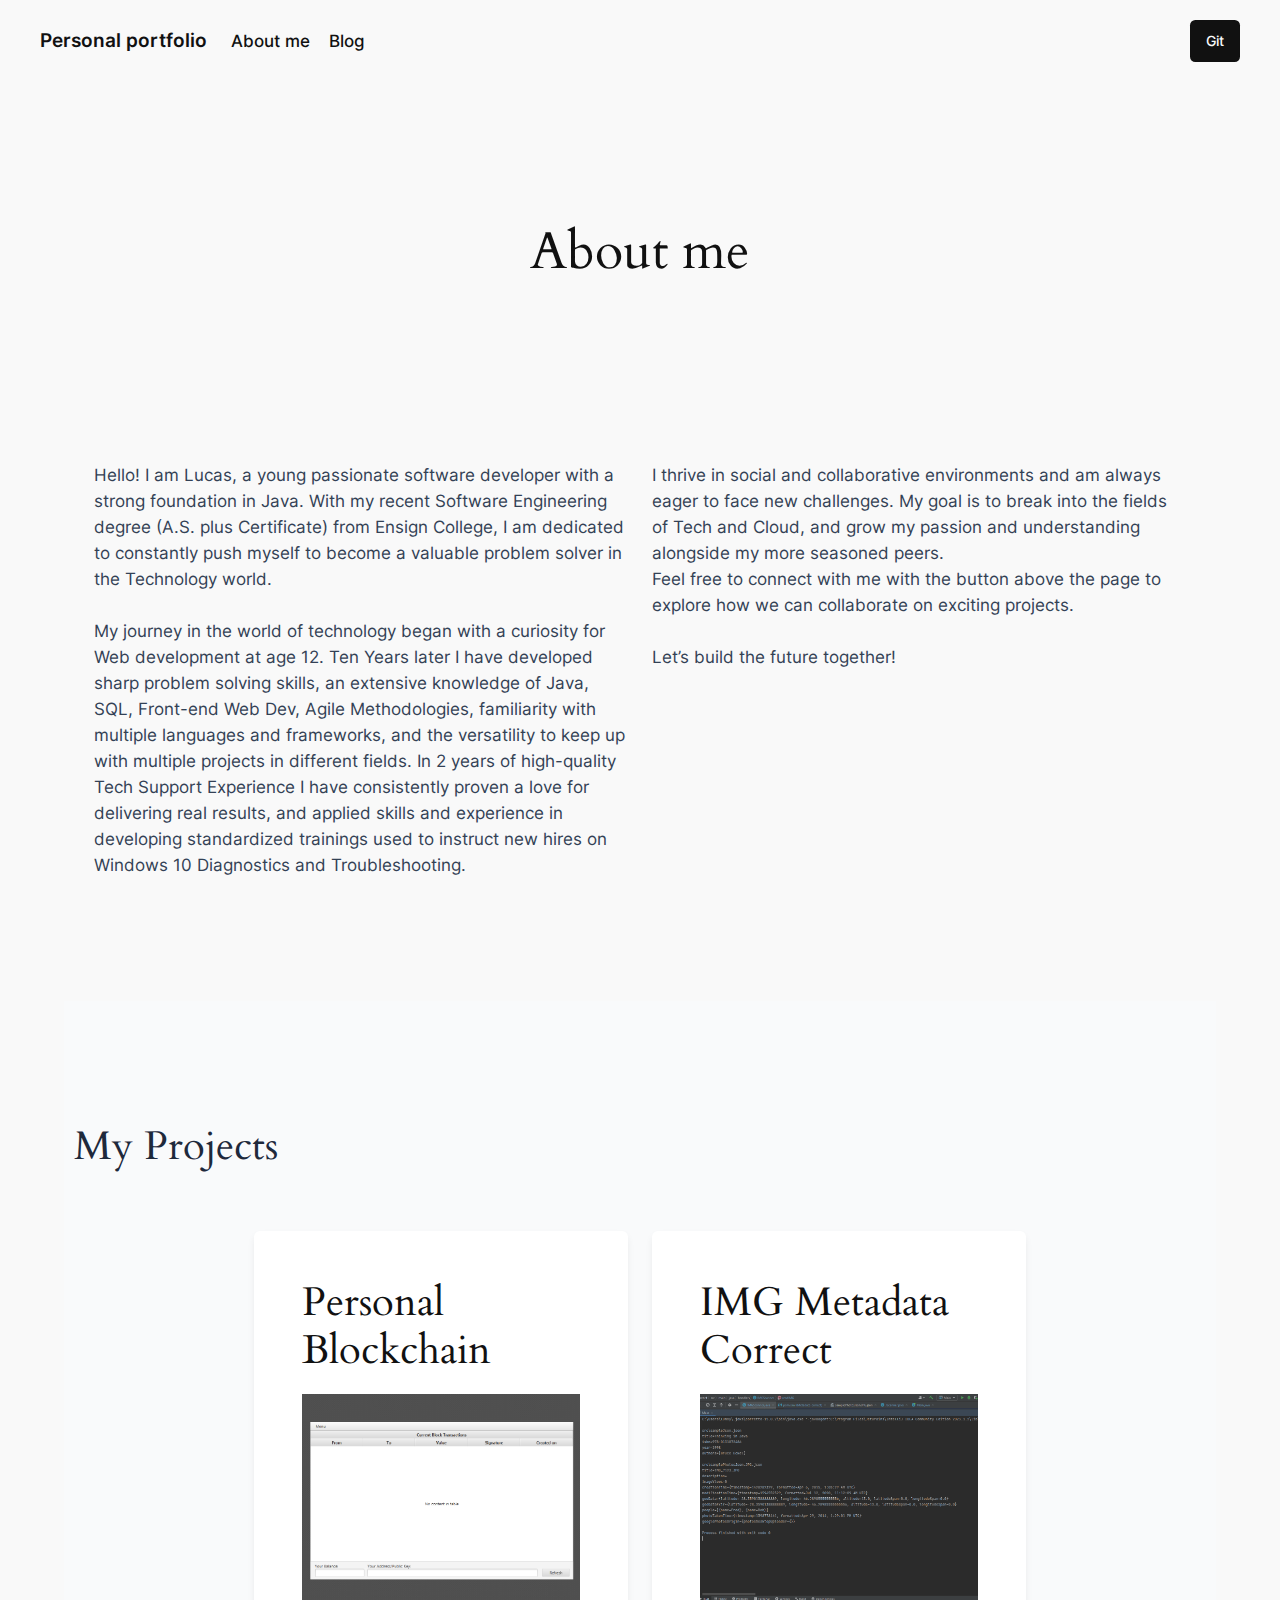
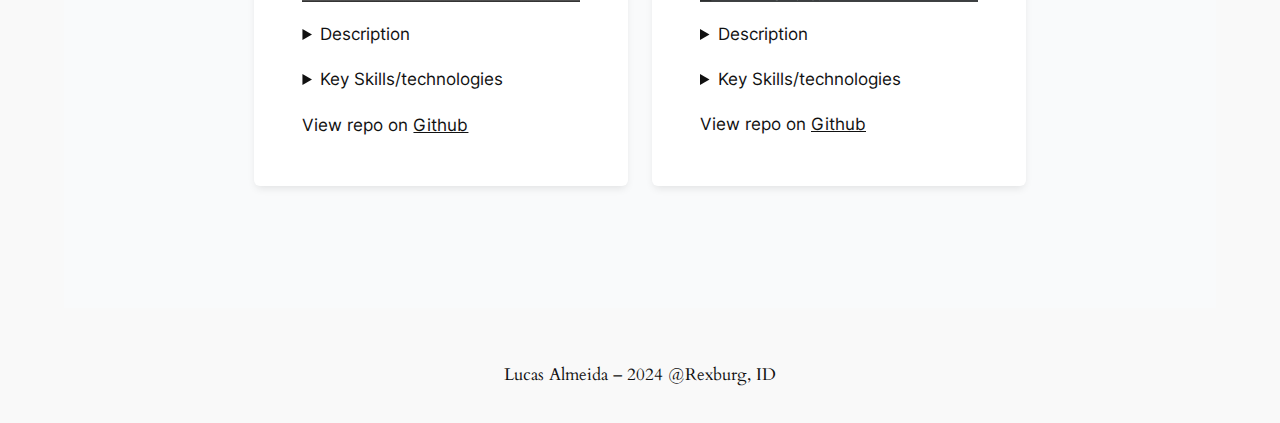
==== commit 28461db8: "reverted to about-me" ====
--- a/about-me/index.html
+++ b/about-me/index.html
@@ -1,334 +1,359 @@
-<!DOCTYPE html>
-<html lang="en-US">
-<head>
-	<meta charset="UTF-8">
-	<meta name="viewport" content="width=device-width, initial-scale=1">
-<meta name="robots" content="noindex, nofollow">
-<title>Personal portfolio</title>
-<link rel="alternate" type="application/rss+xml" title="Personal portfolio &raquo; Feed" href="/feed">
-<link rel="alternate" type="application/rss+xml" title="Personal portfolio &raquo; Comments Feed" href="/comments/feed">
-<script>
-window._wpemojiSettings = {"baseUrl":"https:\/\/s.w.org\/images\/core\/emoji\/15.0.3\/72x72\/","ext":".png","svgUrl":"https:\/\/s.w.org\/images\/core\/emoji\/15.0.3\/svg\/","svgExt":".svg","source":{"concatemoji":"\/wp-includes\/js\/wp-emoji-release.min.js?ver=6.5.2"}};
-/*! This file is auto-generated */
-!function(i,n){var o,s,e;function c(e){try{var t={supportTests:e,timestamp:(new Date).valueOf()};sessionStorage.setItem(o,JSON.stringify(t))}catch(e){}}function p(e,t,n){e.clearRect(0,0,e.canvas.width,e.canvas.height),e.fillText(t,0,0);var t=new Uint32Array(e.getImageData(0,0,e.canvas.width,e.canvas.height).data),r=(e.clearRect(0,0,e.canvas.width,e.canvas.height),e.fillText(n,0,0),new Uint32Array(e.getImageData(0,0,e.canvas.width,e.canvas.height).data));return t.every(function(e,t){return e===r[t]})}function u(e,t,n){switch(t){case"flag":return n(e,"🏳️‍⚧️","🏳️​⚧️")?!1:!n(e,"🇺🇳","🇺​🇳")&&!n(e,"🏴󠁧󠁢󠁥󠁮󠁧󠁿","🏴​󠁧​󠁢​󠁥​󠁮​󠁧​󠁿");case"emoji":return!n(e,"🐦‍⬛","🐦​⬛")}return!1}function f(e,t,n){var r="undefined"!=typeof WorkerGlobalScope&&self instanceof WorkerGlobalScope?new OffscreenCanvas(300,150):i.createElement("canvas"),a=r.getContext("2d",{willReadFrequently:!0}),o=(a.textBaseline="top",a.font="600 32px Arial",{});return e.forEach(function(e){o[e]=t(a,e,n)}),o}function t(e){var t=i.createElement("script");t.src=e,t.defer=!0,i.head.appendChild(t)}"undefined"!=typeof Promise&&(o="wpEmojiSettingsSupports",s=["flag","emoji"],n.supports={everything:!0,everythingExceptFlag:!0},e=new Promise(function(e){i.addEventListener("DOMContentLoaded",e,{once:!0})}),new Promise(function(t){var n=function(){try{var e=JSON.parse(sessionStorage.getItem(o));if("object"==typeof e&&"number"==typeof e.timestamp&&(new Date).valueOf()<e.timestamp+604800&&"object"==typeof e.supportTests)return e.supportTests}catch(e){}return null}();if(!n){if("undefined"!=typeof Worker&&"undefined"!=typeof OffscreenCanvas&&"undefined"!=typeof URL&&URL.createObjectURL&&"undefined"!=typeof Blob)try{var e="postMessage("+f.toString()+"("+[JSON.stringify(s),u.toString(),p.toString()].join(",")+"));",r=new Blob([e],{type:"text/javascript"}),a=new Worker(URL.createObjectURL(r),{name:"wpTestEmojiSupports"});return void(a.onmessage=function(e){c(n=e.data),a.terminate(),t(n)})}catch(e){}c(n=f(s,u,p))}t(n)}).then(function(e){for(var t in e)n.supports[t]=e[t],n.supports.everything=n.supports.everything&&n.supports[t],"flag"!==t&&(n.supports.everythingExceptFlag=n.supports.everythingExceptFlag&&n.supports[t]);n.supports.everythingExceptFlag=n.supports.everythingExceptFlag&&!n.supports.flag,n.DOMReady=!1,n.readyCallback=function(){n.DOMReady=!0}}).then(function(){return e}).then(function(){var e;n.supports.everything||(n.readyCallback(),(e=n.source||{}).concatemoji?t(e.concatemoji):e.wpemoji&&e.twemoji&&(t(e.twemoji),t(e.wpemoji)))}))}((window,document),window._wpemojiSettings);
-</script>
-<style id="wp-block-site-title-inline-css">.wp-block-site-title a{color:inherit}</style>
-<style id="wp-block-navigation-link-inline-css">.wp-block-navigation .wp-block-navigation-item__label{overflow-wrap:break-word}.wp-block-navigation .wp-block-navigation-item__description{display:none}.link-ui-tools{border-top:1px solid #f0f0f0;padding:8px}.link-ui-block-inserter{padding-top:8px}.link-ui-block-inserter__back{margin-left:8px;text-transform:uppercase}.components-popover-pointer-events-trap{background-color:initial;cursor:pointer;inset:0;position:fixed;z-index:1000000}
-
-				.is-style-arrow-link .wp-block-navigation-item__label:after {
-					content: "\2197";
-					padding-inline-start: 0.25rem;
-					vertical-align: middle;
-					text-decoration: none;
-					display: inline-block;
-				}</style>
-<link rel="stylesheet" id="wp-block-navigation-css" href="/wp-includes/blocks/navigation/style.min.css?ver=6.5.2" media="all">
-<style id="wp-block-group-inline-css">.wp-block-group{box-sizing:border-box}</style>
-<style id="wp-block-button-inline-css">.wp-block-button__link{box-sizing:border-box;cursor:pointer;display:inline-block;text-align:center;word-break:break-word}.wp-block-button__link.aligncenter{text-align:center}.wp-block-button__link.alignright{text-align:right}:where(.wp-block-button__link){border-radius:9999px;box-shadow:none;padding:calc(.667em + 2px) calc(1.333em + 2px);text-decoration:none}.wp-block-button[style*=text-decoration] .wp-block-button__link{text-decoration:inherit}.wp-block-buttons>.wp-block-button.has-custom-width{max-width:none}.wp-block-buttons>.wp-block-button.has-custom-width .wp-block-button__link{width:100%}.wp-block-buttons>.wp-block-button.has-custom-font-size .wp-block-button__link{font-size:inherit}.wp-block-buttons>.wp-block-button.wp-block-button__width-25{width:calc(25% - var(--wp--style--block-gap, .5em)*.75)}.wp-block-buttons>.wp-block-button.wp-block-button__width-50{width:calc(50% - var(--wp--style--block-gap, .5em)*.5)}.wp-block-buttons>.wp-block-button.wp-block-button__width-75{width:calc(75% - var(--wp--style--block-gap, .5em)*.25)}.wp-block-buttons>.wp-block-button.wp-block-button__width-100{flex-basis:100%;width:100%}.wp-block-buttons.is-vertical>.wp-block-button.wp-block-button__width-25{width:25%}.wp-block-buttons.is-vertical>.wp-block-button.wp-block-button__width-50{width:50%}.wp-block-buttons.is-vertical>.wp-block-button.wp-block-button__width-75{width:75%}.wp-block-button.is-style-squared,.wp-block-button__link.wp-block-button.is-style-squared{border-radius:0}.wp-block-button.no-border-radius,.wp-block-button__link.no-border-radius{border-radius:0!important}.wp-block-button .wp-block-button__link:where(.is-style-outline),.wp-block-button:where(.is-style-outline)>.wp-block-button__link{border:2px solid;padding:.667em 1.333em}.wp-block-button .wp-block-button__link:where(.is-style-outline):not(.has-text-color),.wp-block-button:where(.is-style-outline)>.wp-block-button__link:not(.has-text-color){color:currentColor}.wp-block-button .wp-block-button__link:where(.is-style-outline):not(.has-background),.wp-block-button:where(.is-style-outline)>.wp-block-button__link:not(.has-background){background-color:initial;background-image:none}.wp-block-button .wp-block-button__link:where(.has-border-color){border-width:initial}.wp-block-button .wp-block-button__link:where([style*=border-top-color]){border-top-width:medium}.wp-block-button .wp-block-button__link:where([style*=border-right-color]){border-right-width:medium}.wp-block-button .wp-block-button__link:where([style*=border-bottom-color]){border-bottom-width:medium}.wp-block-button .wp-block-button__link:where([style*=border-left-color]){border-left-width:medium}.wp-block-button .wp-block-button__link:where([style*=border-style]){border-width:initial}.wp-block-button .wp-block-button__link:where([style*=border-top-style]){border-top-width:medium}.wp-block-button .wp-block-button__link:where([style*=border-right-style]){border-right-width:medium}.wp-block-button .wp-block-button__link:where([style*=border-bottom-style]){border-bottom-width:medium}.wp-block-button .wp-block-button__link:where([style*=border-left-style]){border-left-width:medium}</style>
-<style id="twentytwentyfour-button-style-outline-inline-css">.wp-block-button.is-style-outline
-	> .wp-block-button__link:not(.has-text-color, .has-background):hover {
-	background-color: var(--wp--preset--color--contrast-2, var(--wp--preset--color--contrast, transparent));
-	color: var(--wp--preset--color--base);
-	border-color: var(--wp--preset--color--contrast-2, var(--wp--preset--color--contrast, currentColor));
-}</style>
-<style id="wp-block-buttons-inline-css">.wp-block-buttons.is-vertical{flex-direction:column}.wp-block-buttons.is-vertical>.wp-block-button:last-child{margin-bottom:0}.wp-block-buttons>.wp-block-button{display:inline-block;margin:0}.wp-block-buttons.is-content-justification-left{justify-content:flex-start}.wp-block-buttons.is-content-justification-left.is-vertical{align-items:flex-start}.wp-block-buttons.is-content-justification-center{justify-content:center}.wp-block-buttons.is-content-justification-center.is-vertical{align-items:center}.wp-block-buttons.is-content-justification-right{justify-content:flex-end}.wp-block-buttons.is-content-justification-right.is-vertical{align-items:flex-end}.wp-block-buttons.is-content-justification-space-between{justify-content:space-between}.wp-block-buttons.aligncenter{text-align:center}.wp-block-buttons:not(.is-content-justification-space-between,.is-content-justification-right,.is-content-justification-left,.is-content-justification-center) .wp-block-button.aligncenter{margin-left:auto;margin-right:auto;width:100%}.wp-block-buttons[style*=text-decoration] .wp-block-button,.wp-block-buttons[style*=text-decoration] .wp-block-button__link{text-decoration:inherit}.wp-block-buttons.has-custom-font-size .wp-block-button__link{font-size:inherit}.wp-block-button.aligncenter{text-align:center}</style>
-<style id="wp-block-spacer-inline-css">.wp-block-spacer{clear:both}</style>
-<style id="wp-block-heading-inline-css">h1.has-background,h2.has-background,h3.has-background,h4.has-background,h5.has-background,h6.has-background{padding:1.25em 2.375em}h1.has-text-align-left[style*=writing-mode]:where([style*=vertical-lr]),h1.has-text-align-right[style*=writing-mode]:where([style*=vertical-rl]),h2.has-text-align-left[style*=writing-mode]:where([style*=vertical-lr]),h2.has-text-align-right[style*=writing-mode]:where([style*=vertical-rl]),h3.has-text-align-left[style*=writing-mode]:where([style*=vertical-lr]),h3.has-text-align-right[style*=writing-mode]:where([style*=vertical-rl]),h4.has-text-align-left[style*=writing-mode]:where([style*=vertical-lr]),h4.has-text-align-right[style*=writing-mode]:where([style*=vertical-rl]),h5.has-text-align-left[style*=writing-mode]:where([style*=vertical-lr]),h5.has-text-align-right[style*=writing-mode]:where([style*=vertical-rl]),h6.has-text-align-left[style*=writing-mode]:where([style*=vertical-lr]),h6.has-text-align-right[style*=writing-mode]:where([style*=vertical-rl]){rotate:180deg}
-
-				.is-style-asterisk:before {
-					content: '';
-					width: 1.5rem;
-					height: 3rem;
-					background: var(--wp--preset--color--contrast-2, currentColor);
-					clip-path: path('M11.93.684v8.039l5.633-5.633 1.216 1.23-5.66 5.66h8.04v1.737H13.2l5.701 5.701-1.23 1.23-5.742-5.742V21h-1.737v-8.094l-5.77 5.77-1.23-1.217 5.743-5.742H.842V9.98h8.162l-5.701-5.7 1.23-1.231 5.66 5.66V.684h1.737Z');
-					display: block;
-				}
-
-				/* Hide the asterisk if the heading has no content, to avoid using empty headings to display the asterisk only, which is an A11Y issue */
-				.is-style-asterisk:empty:before {
-					content: none;
-				}
-
-				.is-style-asterisk:-moz-only-whitespace:before {
-					content: none;
-				}
-
-				.is-style-asterisk.has-text-align-center:before {
-					margin: 0 auto;
-				}
-
-				.is-style-asterisk.has-text-align-right:before {
-					margin-left: auto;
-				}
-
-				.rtl .is-style-asterisk.has-text-align-left:before {
-					margin-right: auto;
-				}</style>
-<style id="wp-block-paragraph-inline-css">.is-small-text{font-size:.875em}.is-regular-text{font-size:1em}.is-large-text{font-size:2.25em}.is-larger-text{font-size:3em}.has-drop-cap:not(:focus):first-letter{float:left;font-size:8.4em;font-style:normal;font-weight:100;line-height:.68;margin:.05em .1em 0 0;text-transform:uppercase}body.rtl .has-drop-cap:not(:focus):first-letter{float:none;margin-left:.1em}p.has-drop-cap.has-background{overflow:hidden}p.has-background{padding:1.25em 2.375em}:where(p.has-text-color:not(.has-link-color)) a{color:inherit}p.has-text-align-left[style*="writing-mode:vertical-lr"],p.has-text-align-right[style*="writing-mode:vertical-rl"]{rotate:180deg}</style>
-<style id="wp-emoji-styles-inline-css">img.wp-smiley, img.emoji {
-		display: inline !important;
-		border: none !important;
-		box-shadow: none !important;
-		height: 1em !important;
-		width: 1em !important;
-		margin: 0 0.07em !important;
-		vertical-align: -0.1em !important;
-		background: none !important;
-		padding: 0 !important;
-	}</style>
-<style id="wp-block-library-inline-css">:root{--wp-admin-theme-color:#007cba;--wp-admin-theme-color--rgb:0,124,186;--wp-admin-theme-color-darker-10:#006ba1;--wp-admin-theme-color-darker-10--rgb:0,107,161;--wp-admin-theme-color-darker-20:#005a87;--wp-admin-theme-color-darker-20--rgb:0,90,135;--wp-admin-border-width-focus:2px;--wp-block-synced-color:#7a00df;--wp-block-synced-color--rgb:122,0,223;--wp-bound-block-color:#9747ff}@media (min-resolution:192dpi){:root{--wp-admin-border-width-focus:1.5px}}.wp-element-button{cursor:pointer}:root{--wp--preset--font-size--normal:16px;--wp--preset--font-size--huge:42px}:root .has-very-light-gray-background-color{background-color:#eee}:root .has-very-dark-gray-background-color{background-color:#313131}:root .has-very-light-gray-color{color:#eee}:root .has-very-dark-gray-color{color:#313131}:root .has-vivid-green-cyan-to-vivid-cyan-blue-gradient-background{background:linear-gradient(135deg,#00d084,#0693e3)}:root .has-purple-crush-gradient-background{background:linear-gradient(135deg,#34e2e4,#4721fb 50%,#ab1dfe)}:root .has-hazy-dawn-gradient-background{background:linear-gradient(135deg,#faaca8,#dad0ec)}:root .has-subdued-olive-gradient-background{background:linear-gradient(135deg,#fafae1,#67a671)}:root .has-atomic-cream-gradient-background{background:linear-gradient(135deg,#fdd79a,#004a59)}:root .has-nightshade-gradient-background{background:linear-gradient(135deg,#330968,#31cdcf)}:root .has-midnight-gradient-background{background:linear-gradient(135deg,#020381,#2874fc)}.has-regular-font-size{font-size:1em}.has-larger-font-size{font-size:2.625em}.has-normal-font-size{font-size:var(--wp--preset--font-size--normal)}.has-huge-font-size{font-size:var(--wp--preset--font-size--huge)}.has-text-align-center{text-align:center}.has-text-align-left{text-align:left}.has-text-align-right{text-align:right}#end-resizable-editor-section{display:none}.aligncenter{clear:both}.items-justified-left{justify-content:flex-start}.items-justified-center{justify-content:center}.items-justified-right{justify-content:flex-end}.items-justified-space-between{justify-content:space-between}.screen-reader-text{border:0;clip:rect(1px,1px,1px,1px);-webkit-clip-path:inset(50%);clip-path:inset(50%);height:1px;margin:-1px;overflow:hidden;padding:0;position:absolute;width:1px;word-wrap:normal!important}.screen-reader-text:focus{background-color:#ddd;clip:auto!important;-webkit-clip-path:none;clip-path:none;color:#444;display:block;font-size:1em;height:auto;left:5px;line-height:normal;padding:15px 23px 14px;text-decoration:none;top:5px;width:auto;z-index:100000}html :where(.has-border-color){border-style:solid}html :where([style*=border-top-color]){border-top-style:solid}html :where([style*=border-right-color]){border-right-style:solid}html :where([style*=border-bottom-color]){border-bottom-style:solid}html :where([style*=border-left-color]){border-left-style:solid}html :where([style*=border-width]){border-style:solid}html :where([style*=border-top-width]){border-top-style:solid}html :where([style*=border-right-width]){border-right-style:solid}html :where([style*=border-bottom-width]){border-bottom-style:solid}html :where([style*=border-left-width]){border-left-style:solid}html :where(img[class*=wp-image-]){height:auto;max-width:100%}:where(figure){margin:0 0 1em}html :where(.is-position-sticky){--wp-admin--admin-bar--position-offset:var(--wp-admin--admin-bar--height,0px)}@media screen and (max-width:600px){html :where(.is-position-sticky){--wp-admin--admin-bar--position-offset:0px}}</style>
-<style id="global-styles-inline-css">body{--wp--preset--color--black: #000000;--wp--preset--color--cyan-bluish-gray: #abb8c3;--wp--preset--color--white: #ffffff;--wp--preset--color--pale-pink: #f78da7;--wp--preset--color--vivid-red: #cf2e2e;--wp--preset--color--luminous-vivid-orange: #ff6900;--wp--preset--color--luminous-vivid-amber: #fcb900;--wp--preset--color--light-green-cyan: #7bdcb5;--wp--preset--color--vivid-green-cyan: #00d084;--wp--preset--color--pale-cyan-blue: #8ed1fc;--wp--preset--color--vivid-cyan-blue: #0693e3;--wp--preset--color--vivid-purple: #9b51e0;--wp--preset--color--base: #f9f9f9;--wp--preset--color--base-2: #ffffff;--wp--preset--color--contrast: #111111;--wp--preset--color--contrast-2: #636363;--wp--preset--color--contrast-3: #A4A4A4;--wp--preset--color--accent: #cfcabe;--wp--preset--color--accent-2: #c2a990;--wp--preset--color--accent-3: #d8613c;--wp--preset--color--accent-4: #b1c5a4;--wp--preset--color--accent-5: #b5bdbc;--wp--preset--gradient--vivid-cyan-blue-to-vivid-purple: linear-gradient(135deg,rgba(6,147,227,1) 0%,rgb(155,81,224) 100%);--wp--preset--gradient--light-green-cyan-to-vivid-green-cyan: linear-gradient(135deg,rgb(122,220,180) 0%,rgb(0,208,130) 100%);--wp--preset--gradient--luminous-vivid-amber-to-luminous-vivid-orange: linear-gradient(135deg,rgba(252,185,0,1) 0%,rgba(255,105,0,1) 100%);--wp--preset--gradient--luminous-vivid-orange-to-vivid-red: linear-gradient(135deg,rgba(255,105,0,1) 0%,rgb(207,46,46) 100%);--wp--preset--gradient--very-light-gray-to-cyan-bluish-gray: linear-gradient(135deg,rgb(238,238,238) 0%,rgb(169,184,195) 100%);--wp--preset--gradient--cool-to-warm-spectrum: linear-gradient(135deg,rgb(74,234,220) 0%,rgb(151,120,209) 20%,rgb(207,42,186) 40%,rgb(238,44,130) 60%,rgb(251,105,98) 80%,rgb(254,248,76) 100%);--wp--preset--gradient--blush-light-purple: linear-gradient(135deg,rgb(255,206,236) 0%,rgb(152,150,240) 100%);--wp--preset--gradient--blush-bordeaux: linear-gradient(135deg,rgb(254,205,165) 0%,rgb(254,45,45) 50%,rgb(107,0,62) 100%);--wp--preset--gradient--luminous-dusk: linear-gradient(135deg,rgb(255,203,112) 0%,rgb(199,81,192) 50%,rgb(65,88,208) 100%);--wp--preset--gradient--pale-ocean: linear-gradient(135deg,rgb(255,245,203) 0%,rgb(182,227,212) 50%,rgb(51,167,181) 100%);--wp--preset--gradient--electric-grass: linear-gradient(135deg,rgb(202,248,128) 0%,rgb(113,206,126) 100%);--wp--preset--gradient--midnight: linear-gradient(135deg,rgb(2,3,129) 0%,rgb(40,116,252) 100%);--wp--preset--gradient--gradient-1: linear-gradient(to bottom, #cfcabe 0%, #F9F9F9 100%);--wp--preset--gradient--gradient-2: linear-gradient(to bottom, #C2A990 0%, #F9F9F9 100%);--wp--preset--gradient--gradient-3: linear-gradient(to bottom, #D8613C 0%, #F9F9F9 100%);--wp--preset--gradient--gradient-4: linear-gradient(to bottom, #B1C5A4 0%, #F9F9F9 100%);--wp--preset--gradient--gradient-5: linear-gradient(to bottom, #B5BDBC 0%, #F9F9F9 100%);--wp--preset--gradient--gradient-6: linear-gradient(to bottom, #A4A4A4 0%, #F9F9F9 100%);--wp--preset--gradient--gradient-7: linear-gradient(to bottom, #cfcabe 50%, #F9F9F9 50%);--wp--preset--gradient--gradient-8: linear-gradient(to bottom, #C2A990 50%, #F9F9F9 50%);--wp--preset--gradient--gradient-9: linear-gradient(to bottom, #D8613C 50%, #F9F9F9 50%);--wp--preset--gradient--gradient-10: linear-gradient(to bottom, #B1C5A4 50%, #F9F9F9 50%);--wp--preset--gradient--gradient-11: linear-gradient(to bottom, #B5BDBC 50%, #F9F9F9 50%);--wp--preset--gradient--gradient-12: linear-gradient(to bottom, #A4A4A4 50%, #F9F9F9 50%);--wp--preset--font-size--small: 0.9rem;--wp--preset--font-size--medium: 1.05rem;--wp--preset--font-size--large: clamp(1.39rem, 1.39rem + ((1vw - 0.2rem) * 2.3), 1.85rem);--wp--preset--font-size--x-large: clamp(1.85rem, 1.85rem + ((1vw - 0.2rem) * 3.25), 2.5rem);--wp--preset--font-size--xx-large: clamp(2.5rem, 2.5rem + ((1vw - 0.2rem) * 3.85), 3.27rem);--wp--preset--font-family--body: "Inter", sans-serif;--wp--preset--font-family--heading: Cardo;--wp--preset--font-family--system-sans-serif: -apple-system, BlinkMacSystemFont, avenir next, avenir, segoe ui, helvetica neue, helvetica, Cantarell, Ubuntu, roboto, noto, arial, sans-serif;--wp--preset--font-family--system-serif: Iowan Old Style, Apple Garamond, Baskerville, Times New Roman, Droid Serif, Times, Source Serif Pro, serif, Apple Color Emoji, Segoe UI Emoji, Segoe UI Symbol;--wp--preset--spacing--10: 1rem;--wp--preset--spacing--20: min(1.5rem, 2vw);--wp--preset--spacing--30: min(2.5rem, 3vw);--wp--preset--spacing--40: min(4rem, 5vw);--wp--preset--spacing--50: min(6.5rem, 8vw);--wp--preset--spacing--60: min(10.5rem, 13vw);--wp--preset--shadow--natural: 6px 6px 9px rgba(0, 0, 0, 0.2);--wp--preset--shadow--deep: 12px 12px 50px rgba(0, 0, 0, 0.4);--wp--preset--shadow--sharp: 6px 6px 0px rgba(0, 0, 0, 0.2);--wp--preset--shadow--outlined: 6px 6px 0px -3px rgba(255, 255, 255, 1), 6px 6px rgba(0, 0, 0, 1);--wp--preset--shadow--crisp: 6px 6px 0px rgba(0, 0, 0, 1);}body { margin: 0;--wp--style--global--content-size: 310px;--wp--style--global--wide-size: 640px; }.wp-site-blocks { padding-top: var(--wp--style--root--padding-top); padding-bottom: var(--wp--style--root--padding-bottom); }.has-global-padding { padding-right: var(--wp--style--root--padding-right); padding-left: var(--wp--style--root--padding-left); }.has-global-padding :where(.has-global-padding:not(.wp-block-block)) { padding-right: 0; padding-left: 0; }.has-global-padding > .alignfull { margin-right: calc(var(--wp--style--root--padding-right) * -1); margin-left: calc(var(--wp--style--root--padding-left) * -1); }.has-global-padding :where(.has-global-padding:not(.wp-block-block)) > .alignfull { margin-right: 0; margin-left: 0; }.has-global-padding > .alignfull:where(:not(.has-global-padding):not(.is-layout-flex):not(.is-layout-grid)) > :where([class*="wp-block-"]:not(.alignfull):not([class*="__"]),p,h1,h2,h3,h4,h5,h6,ul,ol) { padding-right: var(--wp--style--root--padding-right); padding-left: var(--wp--style--root--padding-left); }.has-global-padding :where(.has-global-padding) > .alignfull:where(:not(.has-global-padding)) > :where([class*="wp-block-"]:not(.alignfull):not([class*="__"]),p,h1,h2,h3,h4,h5,h6,ul,ol) { padding-right: 0; padding-left: 0; }.wp-site-blocks > .alignleft { float: left; margin-right: 2em; }.wp-site-blocks > .alignright { float: right; margin-left: 2em; }.wp-site-blocks > .aligncenter { justify-content: center; margin-left: auto; margin-right: auto; }:where(.wp-site-blocks) > * { margin-block-start: 1.2rem; margin-block-end: 0; }:where(.wp-site-blocks) > :first-child:first-child { margin-block-start: 0; }:where(.wp-site-blocks) > :last-child:last-child { margin-block-end: 0; }body { --wp--style--block-gap: 1.2rem; }:where(body .is-layout-flow)  > :first-child:first-child{margin-block-start: 0;}:where(body .is-layout-flow)  > :last-child:last-child{margin-block-end: 0;}:where(body .is-layout-flow)  > *{margin-block-start: 1.2rem;margin-block-end: 0;}:where(body .is-layout-constrained)  > :first-child:first-child{margin-block-start: 0;}:where(body .is-layout-constrained)  > :last-child:last-child{margin-block-end: 0;}:where(body .is-layout-constrained)  > *{margin-block-start: 1.2rem;margin-block-end: 0;}:where(body .is-layout-flex) {gap: 1.2rem;}:where(body .is-layout-grid) {gap: 1.2rem;}body .is-layout-flow > .alignleft{float: left;margin-inline-start: 0;margin-inline-end: 2em;}body .is-layout-flow > .alignright{float: right;margin-inline-start: 2em;margin-inline-end: 0;}body .is-layout-flow > .aligncenter{margin-left: auto !important;margin-right: auto !important;}body .is-layout-constrained > .alignleft{float: left;margin-inline-start: 0;margin-inline-end: 2em;}body .is-layout-constrained > .alignright{float: right;margin-inline-start: 2em;margin-inline-end: 0;}body .is-layout-constrained > .aligncenter{margin-left: auto !important;margin-right: auto !important;}body .is-layout-constrained > :where(:not(.alignleft):not(.alignright):not(.alignfull)){max-width: var(--wp--style--global--content-size);margin-left: auto !important;margin-right: auto !important;}body .is-layout-constrained > .alignwide{max-width: var(--wp--style--global--wide-size);}body .is-layout-flex{display: flex;}body .is-layout-flex{flex-wrap: wrap;align-items: center;}body .is-layout-flex > *{margin: 0;}body .is-layout-grid{display: grid;}body .is-layout-grid > *{margin: 0;}body{background-color: var(--wp--preset--color--base);color: var(--wp--preset--color--contrast);font-family: var(--wp--preset--font-family--body);font-size: var(--wp--preset--font-size--medium);font-style: normal;font-weight: 400;line-height: 1.55;--wp--style--root--padding-top: 0px;--wp--style--root--padding-right: var(--wp--preset--spacing--40);--wp--style--root--padding-bottom: 0px;--wp--style--root--padding-left: var(--wp--preset--spacing--40);}a:where(:not(.wp-element-button)){color: var(--wp--preset--color--contrast);text-decoration: underline;}a:where(:not(.wp-element-button)):hover{text-decoration: none;}h1, h2, h3, h4, h5, h6{color: var(--wp--preset--color--contrast);font-family: var(--wp--preset--font-family--heading);font-weight: 400;line-height: 1.2;}h1{font-size: var(--wp--preset--font-size--xx-large);line-height: 1.15;}h2{font-size: var(--wp--preset--font-size--x-large);}h3{font-size: var(--wp--preset--font-size--large);}h4{font-size: clamp(1.1rem, 1.1rem + ((1vw - 0.2rem) * 0.767), 1.5rem);}h5{font-size: var(--wp--preset--font-size--medium);}h6{font-size: var(--wp--preset--font-size--small);}.wp-element-button, .wp-block-button__link{background-color: var(--wp--preset--color--contrast);border-radius: .33rem;border-color: var(--wp--preset--color--contrast);border-width: 0;color: var(--wp--preset--color--base);font-family: inherit;font-size: var(--wp--preset--font-size--small);font-style: normal;font-weight: 500;line-height: inherit;padding-top: 0.6rem;padding-right: 1rem;padding-bottom: 0.6rem;padding-left: 1rem;text-decoration: none;}.wp-element-button:hover, .wp-block-button__link:hover{background-color: var(--wp--preset--color--contrast-2);border-color: var(--wp--preset--color--contrast-2);color: var(--wp--preset--color--base);}.wp-element-button:focus, .wp-block-button__link:focus{background-color: var(--wp--preset--color--contrast-2);border-color: var(--wp--preset--color--contrast-2);color: var(--wp--preset--color--base);outline-color: var(--wp--preset--color--contrast);outline-offset: 2px;}.wp-element-button:active, .wp-block-button__link:active{background-color: var(--wp--preset--color--contrast);color: var(--wp--preset--color--base);}.wp-element-caption, .wp-block-audio figcaption, .wp-block-embed figcaption, .wp-block-gallery figcaption, .wp-block-image figcaption, .wp-block-table figcaption, .wp-block-video figcaption{color: var(--wp--preset--color--contrast-2);font-family: var(--wp--preset--font-family--body);font-size: 0.8rem;}.has-black-color{color: var(--wp--preset--color--black) !important;}.has-cyan-bluish-gray-color{color: var(--wp--preset--color--cyan-bluish-gray) !important;}.has-white-color{color: var(--wp--preset--color--white) !important;}.has-pale-pink-color{color: var(--wp--preset--color--pale-pink) !important;}.has-vivid-red-color{color: var(--wp--preset--color--vivid-red) !important;}.has-luminous-vivid-orange-color{color: var(--wp--preset--color--luminous-vivid-orange) !important;}.has-luminous-vivid-amber-color{color: var(--wp--preset--color--luminous-vivid-amber) !important;}.has-light-green-cyan-color{color: var(--wp--preset--color--light-green-cyan) !important;}.has-vivid-green-cyan-color{color: var(--wp--preset--color--vivid-green-cyan) !important;}.has-pale-cyan-blue-color{color: var(--wp--preset--color--pale-cyan-blue) !important;}.has-vivid-cyan-blue-color{color: var(--wp--preset--color--vivid-cyan-blue) !important;}.has-vivid-purple-color{color: var(--wp--preset--color--vivid-purple) !important;}.has-base-color{color: var(--wp--preset--color--base) !important;}.has-base-2-color{color: var(--wp--preset--color--base-2) !important;}.has-contrast-color{color: var(--wp--preset--color--contrast) !important;}.has-contrast-2-color{color: var(--wp--preset--color--contrast-2) !important;}.has-contrast-3-color{color: var(--wp--preset--color--contrast-3) !important;}.has-accent-color{color: var(--wp--preset--color--accent) !important;}.has-accent-2-color{color: var(--wp--preset--color--accent-2) !important;}.has-accent-3-color{color: var(--wp--preset--color--accent-3) !important;}.has-accent-4-color{color: var(--wp--preset--color--accent-4) !important;}.has-accent-5-color{color: var(--wp--preset--color--accent-5) !important;}.has-black-background-color{background-color: var(--wp--preset--color--black) !important;}.has-cyan-bluish-gray-background-color{background-color: var(--wp--preset--color--cyan-bluish-gray) !important;}.has-white-background-color{background-color: var(--wp--preset--color--white) !important;}.has-pale-pink-background-color{background-color: var(--wp--preset--color--pale-pink) !important;}.has-vivid-red-background-color{background-color: var(--wp--preset--color--vivid-red) !important;}.has-luminous-vivid-orange-background-color{background-color: var(--wp--preset--color--luminous-vivid-orange) !important;}.has-luminous-vivid-amber-background-color{background-color: var(--wp--preset--color--luminous-vivid-amber) !important;}.has-light-green-cyan-background-color{background-color: var(--wp--preset--color--light-green-cyan) !important;}.has-vivid-green-cyan-background-color{background-color: var(--wp--preset--color--vivid-green-cyan) !important;}.has-pale-cyan-blue-background-color{background-color: var(--wp--preset--color--pale-cyan-blue) !important;}.has-vivid-cyan-blue-background-color{background-color: var(--wp--preset--color--vivid-cyan-blue) !important;}.has-vivid-purple-background-color{background-color: var(--wp--preset--color--vivid-purple) !important;}.has-base-background-color{background-color: var(--wp--preset--color--base) !important;}.has-base-2-background-color{background-color: var(--wp--preset--color--base-2) !important;}.has-contrast-background-color{background-color: var(--wp--preset--color--contrast) !important;}.has-contrast-2-background-color{background-color: var(--wp--preset--color--contrast-2) !important;}.has-contrast-3-background-color{background-color: var(--wp--preset--color--contrast-3) !important;}.has-accent-background-color{background-color: var(--wp--preset--color--accent) !important;}.has-accent-2-background-color{background-color: var(--wp--preset--color--accent-2) !important;}.has-accent-3-background-color{background-color: var(--wp--preset--color--accent-3) !important;}.has-accent-4-background-color{background-color: var(--wp--preset--color--accent-4) !important;}.has-accent-5-background-color{background-color: var(--wp--preset--color--accent-5) !important;}.has-black-border-color{border-color: var(--wp--preset--color--black) !important;}.has-cyan-bluish-gray-border-color{border-color: var(--wp--preset--color--cyan-bluish-gray) !important;}.has-white-border-color{border-color: var(--wp--preset--color--white) !important;}.has-pale-pink-border-color{border-color: var(--wp--preset--color--pale-pink) !important;}.has-vivid-red-border-color{border-color: var(--wp--preset--color--vivid-red) !important;}.has-luminous-vivid-orange-border-color{border-color: var(--wp--preset--color--luminous-vivid-orange) !important;}.has-luminous-vivid-amber-border-color{border-color: var(--wp--preset--color--luminous-vivid-amber) !important;}.has-light-green-cyan-border-color{border-color: var(--wp--preset--color--light-green-cyan) !important;}.has-vivid-green-cyan-border-color{border-color: var(--wp--preset--color--vivid-green-cyan) !important;}.has-pale-cyan-blue-border-color{border-color: var(--wp--preset--color--pale-cyan-blue) !important;}.has-vivid-cyan-blue-border-color{border-color: var(--wp--preset--color--vivid-cyan-blue) !important;}.has-vivid-purple-border-color{border-color: var(--wp--preset--color--vivid-purple) !important;}.has-base-border-color{border-color: var(--wp--preset--color--base) !important;}.has-base-2-border-color{border-color: var(--wp--preset--color--base-2) !important;}.has-contrast-border-color{border-color: var(--wp--preset--color--contrast) !important;}.has-contrast-2-border-color{border-color: var(--wp--preset--color--contrast-2) !important;}.has-contrast-3-border-color{border-color: var(--wp--preset--color--contrast-3) !important;}.has-accent-border-color{border-color: var(--wp--preset--color--accent) !important;}.has-accent-2-border-color{border-color: var(--wp--preset--color--accent-2) !important;}.has-accent-3-border-color{border-color: var(--wp--preset--color--accent-3) !important;}.has-accent-4-border-color{border-color: var(--wp--preset--color--accent-4) !important;}.has-accent-5-border-color{border-color: var(--wp--preset--color--accent-5) !important;}.has-vivid-cyan-blue-to-vivid-purple-gradient-background{background: var(--wp--preset--gradient--vivid-cyan-blue-to-vivid-purple) !important;}.has-light-green-cyan-to-vivid-green-cyan-gradient-background{background: var(--wp--preset--gradient--light-green-cyan-to-vivid-green-cyan) !important;}.has-luminous-vivid-amber-to-luminous-vivid-orange-gradient-background{background: var(--wp--preset--gradient--luminous-vivid-amber-to-luminous-vivid-orange) !important;}.has-luminous-vivid-orange-to-vivid-red-gradient-background{background: var(--wp--preset--gradient--luminous-vivid-orange-to-vivid-red) !important;}.has-very-light-gray-to-cyan-bluish-gray-gradient-background{background: var(--wp--preset--gradient--very-light-gray-to-cyan-bluish-gray) !important;}.has-cool-to-warm-spectrum-gradient-background{background: var(--wp--preset--gradient--cool-to-warm-spectrum) !important;}.has-blush-light-purple-gradient-background{background: var(--wp--preset--gradient--blush-light-purple) !important;}.has-blush-bordeaux-gradient-background{background: var(--wp--preset--gradient--blush-bordeaux) !important;}.has-luminous-dusk-gradient-background{background: var(--wp--preset--gradient--luminous-dusk) !important;}.has-pale-ocean-gradient-background{background: var(--wp--preset--gradient--pale-ocean) !important;}.has-electric-grass-gradient-background{background: var(--wp--preset--gradient--electric-grass) !important;}.has-midnight-gradient-background{background: var(--wp--preset--gradient--midnight) !important;}.has-gradient-1-gradient-background{background: var(--wp--preset--gradient--gradient-1) !important;}.has-gradient-2-gradient-background{background: var(--wp--preset--gradient--gradient-2) !important;}.has-gradient-3-gradient-background{background: var(--wp--preset--gradient--gradient-3) !important;}.has-gradient-4-gradient-background{background: var(--wp--preset--gradient--gradient-4) !important;}.has-gradient-5-gradient-background{background: var(--wp--preset--gradient--gradient-5) !important;}.has-gradient-6-gradient-background{background: var(--wp--preset--gradient--gradient-6) !important;}.has-gradient-7-gradient-background{background: var(--wp--preset--gradient--gradient-7) !important;}.has-gradient-8-gradient-background{background: var(--wp--preset--gradient--gradient-8) !important;}.has-gradient-9-gradient-background{background: var(--wp--preset--gradient--gradient-9) !important;}.has-gradient-10-gradient-background{background: var(--wp--preset--gradient--gradient-10) !important;}.has-gradient-11-gradient-background{background: var(--wp--preset--gradient--gradient-11) !important;}.has-gradient-12-gradient-background{background: var(--wp--preset--gradient--gradient-12) !important;}.has-small-font-size{font-size: var(--wp--preset--font-size--small) !important;}.has-medium-font-size{font-size: var(--wp--preset--font-size--medium) !important;}.has-large-font-size{font-size: var(--wp--preset--font-size--large) !important;}.has-x-large-font-size{font-size: var(--wp--preset--font-size--x-large) !important;}.has-xx-large-font-size{font-size: var(--wp--preset--font-size--xx-large) !important;}.has-body-font-family{font-family: var(--wp--preset--font-family--body) !important;}.has-heading-font-family{font-family: var(--wp--preset--font-family--heading) !important;}.has-system-sans-serif-font-family{font-family: var(--wp--preset--font-family--system-sans-serif) !important;}.has-system-serif-font-family{font-family: var(--wp--preset--font-family--system-serif) !important;}
-.wp-block-navigation{font-weight: 500;}
-.wp-block-navigation a:where(:not(.wp-element-button)){color: inherit;text-decoration: none;}
-.wp-block-navigation a:where(:not(.wp-element-button)):hover{text-decoration: underline;}
-.wp-block-button.is-style-outline .wp-block-button__link{border-width: 1px;padding-top: calc(0.6rem - 1px);padding-right: calc(1rem - 1px);padding-bottom: calc(0.6rem - 1px);padding-left: calc(1rem - 1px);}
-.wp-block-buttons-is-layout-flow > :first-child:first-child{margin-block-start: 0;}.wp-block-buttons-is-layout-flow > :last-child:last-child{margin-block-end: 0;}.wp-block-buttons-is-layout-flow > *{margin-block-start: 0.7rem;margin-block-end: 0;}.wp-block-buttons-is-layout-constrained > :first-child:first-child{margin-block-start: 0;}.wp-block-buttons-is-layout-constrained > :last-child:last-child{margin-block-end: 0;}.wp-block-buttons-is-layout-constrained > *{margin-block-start: 0.7rem;margin-block-end: 0;}.wp-block-buttons-is-layout-flex{gap: 0.7rem;}.wp-block-buttons-is-layout-grid{gap: 0.7rem;}
-.wp-block-site-title{font-family: var(--wp--preset--font-family--body);font-size: clamp(0.875rem, 0.875rem + ((1vw - 0.2rem) * 1.625), 1.2rem);font-style: normal;font-weight: 600;}
-.wp-block-site-title a:where(:not(.wp-element-button)){text-decoration: none;}
-.wp-block-site-title a:where(:not(.wp-element-button)):hover{text-decoration: none;}
-:where(.wp-site-blocks *:focus){outline-width:2px;outline-style:solid}
-
-figure {
-border-radius:50%
-}.wp-block-calendar.wp-block-calendar table:where(:not(.has-text-color)) th{background-color:var(--wp--preset--color--contrast-2);color:var(--wp--preset--color--base);border-color:var(--wp--preset--color--contrast-2)}.wp-block-calendar table:where(:not(.has-text-color)) td{border-color:var(--wp--preset--color--contrast-2)}.wp-block-categories{}.wp-block-categories{list-style-type:none;}.wp-block-categories li{margin-bottom: 0.5rem;}.wp-block-post-comments-form{}.wp-block-post-comments-form textarea, .wp-block-post-comments-form input{border-radius:.33rem}.wp-block-loginout{}.wp-block-loginout input{border-radius:.33rem;padding:calc(0.667em + 2px);border:1px solid #949494;}.wp-block-post-terms{}.wp-block-post-terms .wp-block-post-terms__prefix{color: var(--wp--preset--color--contrast-2);}.wp-block-query-title{}.wp-block-query-title span{font-style: italic;}.wp-block-quote{}.wp-block-quote :where(p){margin-block-start:0;margin-block-end:calc(var(--wp--preset--spacing--10) + 0.5rem);}.wp-block-quote :where(:last-child){margin-block-end:0;}.wp-block-quote.has-text-align-right.is-style-plain, .rtl .is-style-plain.wp-block-quote:not(.has-text-align-center):not(.has-text-align-left){border-width: 0 2px 0 0;padding-left:calc(var(--wp--preset--spacing--20) + 0.5rem);padding-right:calc(var(--wp--preset--spacing--20) + 0.5rem);}.wp-block-quote.has-text-align-left.is-style-plain, body:not(.rtl) .is-style-plain.wp-block-quote:not(.has-text-align-center):not(.has-text-align-right){border-width: 0 0 0 2px;padding-left:calc(var(--wp--preset--spacing--20) + 0.5rem);padding-right:calc(var(--wp--preset--spacing--20) + 0.5rem)}.wp-block-search{}.wp-block-search .wp-block-search__input{border-radius:.33rem}.wp-block-separator{}.wp-block-separator:not(.is-style-wide):not(.is-style-dots):not(.alignwide):not(.alignfull){width: var(--wp--preset--spacing--60)}</style>
-<style id="core-block-supports-inline-css">.wp-container-core-group-is-layout-1.wp-container-core-group-is-layout-1{gap:var(--wp--preset--spacing--20);}.wp-container-core-group-is-layout-2.wp-container-core-group-is-layout-2{justify-content:space-between;}.wp-container-core-group-is-layout-3.wp-container-core-group-is-layout-3 > :where(:not(.alignleft):not(.alignright):not(.alignfull)){max-width:1200px;margin-left:auto !important;margin-right:auto !important;}.wp-container-core-group-is-layout-3.wp-container-core-group-is-layout-3 > .alignwide{max-width:1200px;}.wp-container-core-group-is-layout-3.wp-container-core-group-is-layout-3 .alignfull{max-width:none;}.wp-container-core-group-is-layout-3.wp-container-core-group-is-layout-3 > .alignfull{margin-right:calc(var(--wp--preset--spacing--10) * -1);margin-left:calc(var(--wp--preset--spacing--10) * -1);}.wp-container-core-buttons-is-layout-2.wp-container-core-buttons-is-layout-2{justify-content:center;}.wp-container-core-group-is-layout-4.wp-container-core-group-is-layout-4 > :where(:not(.alignleft):not(.alignright):not(.alignfull)){max-width:565px;margin-left:auto !important;margin-right:auto !important;}.wp-container-core-group-is-layout-4.wp-container-core-group-is-layout-4 > .alignwide{max-width:565px;}.wp-container-core-group-is-layout-4.wp-container-core-group-is-layout-4 .alignfull{max-width:none;}.wp-container-core-group-is-layout-4.wp-container-core-group-is-layout-4 > *{margin-block-start:0;margin-block-end:0;}.wp-container-core-group-is-layout-4.wp-container-core-group-is-layout-4.wp-container-core-group-is-layout-4.wp-container-core-group-is-layout-4 > * + *{margin-block-start:0px;margin-block-end:0;}.wp-container-core-group-is-layout-5.wp-container-core-group-is-layout-5 > :where(:not(.alignleft):not(.alignright):not(.alignfull)){max-width:1200px;margin-left:auto !important;margin-right:auto !important;}.wp-container-core-group-is-layout-5.wp-container-core-group-is-layout-5 > .alignwide{max-width:1200px;}.wp-container-core-group-is-layout-5.wp-container-core-group-is-layout-5 .alignfull{max-width:none;}.wp-container-core-group-is-layout-5.wp-container-core-group-is-layout-5 > .alignfull{margin-right:calc(var(--wp--preset--spacing--50) * -1);margin-left:calc(var(--wp--preset--spacing--50) * -1);}</style>
-<style id="wp-block-template-skip-link-inline-css">.skip-link.screen-reader-text {
-			border: 0;
-			clip: rect(1px,1px,1px,1px);
-			clip-path: inset(50%);
-			height: 1px;
-			margin: -1px;
-			overflow: hidden;
-			padding: 0;
-			position: absolute !important;
-			width: 1px;
-			word-wrap: normal !important;
-		}
-
-		.skip-link.screen-reader-text:focus {
-			background-color: #eee;
-			clip: auto !important;
-			clip-path: none;
-			color: #444;
-			display: block;
-			font-size: 1em;
-			height: auto;
-			left: 5px;
-			line-height: normal;
-			padding: 15px 23px 14px;
-			text-decoration: none;
-			top: 5px;
-			width: auto;
-			z-index: 100000;
-		}</style>
-<link rel="stylesheet" id="uagb-block-positioning-css-css" href="/wp-content/plugins/ultimate-addons-for-gutenberg/assets/css/spectra-block-positioning.min.css?ver=2.13.0" media="all">
-<link rel="stylesheet" id="uag-style-82-css" href="/wp-content/uploads/uag-plugin/assets/0/uag-css-82.css?ver=1714690995" media="all">
-<link rel="https://api.w.org/" href="/wp-json/">
-<link rel="alternate" type="application/json" href="/wp-json/wp/v2/pages/82">
-<link rel="EditURI" type="application/rsd+xml" title="RSD" href="/xmlrpc.php?rsd">
-<meta name="generator" content="WordPress 6.5.2">
-<link rel="canonical" href="/">
-<link rel="shortlink" href="/">
-<link rel="alternate" type="application/json+oembed" href="/wp-json/oembed/1.0/embed?url=https%3A%2F%2F%2F">
-<link rel="alternate" type="text/xml+oembed" href="/wp-json/oembed/1.0/embed?url=https%3A%2F%2F%2F#038;format=xml">
-<script id="wp-load-polyfill-importmap">
-( HTMLScriptElement.supports && HTMLScriptElement.supports("importmap") ) || document.write( '<script src="https://personalportfolio0690.live-website.com/wp-includes/js/dist/vendor/wp-polyfill-importmap.min.js?ver=1.8.2"><\/scr' + 'ipt>' );
-</script>
-<script type="importmap" id="wp-importmap">{"imports":{"@wordpress\/interactivity":"\/wp-includes\/js\/dist\/interactivity.min.js?ver=6.5.2"}}</script>
-<script type="module" src="/wp-includes/blocks/navigation/view.min.js?ver=6.5.2" id="@wordpress/block-library/navigation-js-module"></script>
-<link rel="modulepreload" href="/wp-includes/js/dist/interactivity.min.js?ver=6.5.2" id="@wordpress/interactivity-js-modulepreload">
-<style id="wp-fonts-local">@font-face{font-family:Inter;font-style:normal;font-weight:300 900;font-display:fallback;src:url('/wp-content/themes/twentytwentyfour/assets/fonts/inter/Inter-VariableFont_slnt,wght.woff2') format('woff2');font-stretch:normal;}
-@font-face{font-family:Cardo;font-style:normal;font-weight:400;font-display:fallback;src:url('/wp-content/themes/twentytwentyfour/assets/fonts/cardo/cardo_normal_400.woff2') format('woff2');}
-@font-face{font-family:Cardo;font-style:italic;font-weight:400;font-display:fallback;src:url('/wp-content/themes/twentytwentyfour/assets/fonts/cardo/cardo_italic_400.woff2') format('woff2');}
-@font-face{font-family:Cardo;font-style:normal;font-weight:700;font-display:fallback;src:url('/wp-content/themes/twentytwentyfour/assets/fonts/cardo/cardo_normal_700.woff2') format('woff2');}</style>
-<style id="uagb-style-conditional-extension">@media (min-width: 1025px){body .uag-hide-desktop.uagb-google-map__wrap,body .uag-hide-desktop{display:none !important}}@media (min-width: 768px) and (max-width: 1024px){body .uag-hide-tab.uagb-google-map__wrap,body .uag-hide-tab{display:none !important}}@media (max-width: 767px){body .uag-hide-mob.uagb-google-map__wrap,body .uag-hide-mob{display:none !important}}</style>
-</head>
-
-<body class="home page-template page-template-page-no-title page page-id-82 wp-embed-responsive">
-
-<div class="wp-site-blocks">
-<header class="wp-block-template-part">
-<div class="wp-block-group alignwide has-base-background-color has-background has-global-padding is-layout-constrained wp-container-core-group-is-layout-3 wp-block-group-is-layout-constrained" style="padding-top:20px;padding-right:var(--wp--preset--spacing--10);padding-bottom:20px;padding-left:var(--wp--preset--spacing--10)">
-<div class="wp-block-group alignwide is-content-justification-space-between is-layout-flex wp-container-core-group-is-layout-2 wp-block-group-is-layout-flex">
-<div class="wp-block-group is-layout-flex wp-container-core-group-is-layout-1 wp-block-group-is-layout-flex">
-<p class="wp-block-site-title"><a href="/" target="_self" rel="home" aria-current="page">Personal portfolio</a></p>
-
-<nav class="is-responsive wp-block-navigation is-layout-flex wp-block-navigation-is-layout-flex" aria-label="Navigation" data-wp-interactive="core/navigation" data-wp-context='{"overlayOpenedBy":{"click":false,"hover":false,"focus":false},"type":"overlay","roleAttribute":"","ariaLabel":"Menu"}'><button aria-haspopup="dialog" aria-label="Open menu" class="wp-block-navigation__responsive-container-open " data-wp-on--click="actions.openMenuOnClick" data-wp-on--keydown="actions.handleMenuKeydown"><svg width="24" height="24" xmlns="http://www.w3.org/2000/svg" viewbox="0 0 24 24" aria-hidden="true" focusable="false"><rect x="4" y="7.5" width="16" height="1.5"></rect><rect x="4" y="15" width="16" height="1.5"></rect></svg></button>
-				<div class="wp-block-navigation__responsive-container  " id="modal-1" data-wp-class--has-modal-open="state.isMenuOpen" data-wp-class--is-menu-open="state.isMenuOpen" data-wp-watch="callbacks.initMenu" data-wp-on--keydown="actions.handleMenuKeydown" data-wp-on--focusout="actions.handleMenuFocusout" tabindex="-1">
-					<div class="wp-block-navigation__responsive-close" tabindex="-1">
-						<div class="wp-block-navigation__responsive-dialog" data-wp-bind--aria-modal="state.ariaModal" data-wp-bind--aria-label="state.ariaLabel" data-wp-bind--role="state.roleAttribute">
-							<button aria-label="Close menu" class="wp-block-navigation__responsive-container-close" data-wp-on--click="actions.closeMenuOnClick"><svg xmlns="http://www.w3.org/2000/svg" viewbox="0 0 24 24" width="24" height="24" aria-hidden="true" focusable="false"><path d="M13 11.8l6.1-6.3-1-1-6.1 6.2-6.1-6.2-1 1 6.1 6.3-6.5 6.7 1 1 6.5-6.6 6.5 6.6 1-1z"></path></svg></button>
-							<div class="wp-block-navigation__responsive-container-content" data-wp-watch="callbacks.focusFirstElement" id="modal-1-content">
-								<ul class="wp-block-navigation__container is-responsive wp-block-navigation">
-<li class=" wp-block-navigation-item wp-block-navigation-link"><a class="wp-block-navigation-item__content" href="/about-me"><span class="wp-block-navigation-item__label">About me</span></a></li>
-<li class=" wp-block-navigation-item wp-block-navigation-link"><a class="wp-block-navigation-item__content" href="/blog"><span class="wp-block-navigation-item__label">Blog</span></a></li>
-</ul>
-							</div>
-						</div>
-					</div>
-				</div></nav>
-</div>
-
-
-
-<div class="wp-block-buttons is-layout-flex wp-block-buttons-is-layout-flex">
-<div class="wp-block-button"><a class="wp-block-button__link wp-element-button" href="https://github.com/lumoyano/">Git</a></div>
-</div>
-</div>
-</div>
-</header>
-
-
-<main class="wp-block-group is-layout-flow wp-block-group-is-layout-flow" style="margin-top:0">
-	<div class="entry-content wp-block-post-content has-global-padding is-layout-constrained wp-block-post-content-is-layout-constrained">
-<div class="wp-block-group alignfull has-global-padding is-layout-constrained wp-container-core-group-is-layout-5 wp-block-group-is-layout-constrained" style="padding-top:var(--wp--preset--spacing--50);padding-right:var(--wp--preset--spacing--50);padding-bottom:var(--wp--preset--spacing--50);padding-left:var(--wp--preset--spacing--50)">
-<div class="wp-block-group has-global-padding is-layout-constrained wp-container-core-group-is-layout-4 wp-block-group-is-layout-constrained">
-<div class="wp-block-uagb-image aligncenter uagb-block-80992fd8 wp-block-uagb-image--layout-default wp-block-uagb-image--effect-static wp-block-uagb-image--align-center"><figure class="wp-block-uagb-image__figure"><img decoding="async" srcset="/wp-content/uploads/2024/05/IMG_5059-1.jpg ,/wp-content/uploads/2024/05/IMG_5059-1.jpg 780w, /wp-content/uploads/2024/05/IMG_5059-1.jpg 360w" sizes="(max-width: 480px) 150px" src="/wp-content/uploads/2024/05/IMG_5059-1.jpg" alt="" class="uag-image-89" width="300" height="765" title="IMG_5059" loading="lazy" role="img"></figure></div>
-
-
-
-<div style="height:45px" aria-hidden="true" class="wp-block-spacer"></div>
-
-
-
-<h1 class="wp-block-heading has-text-align-center has-x-large-font-size">Meet the man</h1>
-
-
-
-<div style="height:1.25rem" aria-hidden="true" class="wp-block-spacer"></div>
-
-
-
-<p class="has-text-align-center">Hi! My name is Lucas, and I love to code.</p>
-
-
-
-<div style="height:1.25rem" aria-hidden="true" class="wp-block-spacer"></div>
-
-
-
-<div class="wp-block-buttons is-content-justification-center is-layout-flex wp-container-core-buttons-is-layout-2 wp-block-buttons-is-layout-flex">
-<div class="wp-block-button"><a class="wp-block-button__link wp-element-button" href="/about-me">About me</a></div>
-</div>
-</div>
-
-
-
-<div style="height:var(--wp--preset--spacing--30)" aria-hidden="true" class="wp-block-spacer"></div>
-</div>
-
-
-
-<div class="wp-block-uagb-container uagb-block-a30865f4 alignfull uagb-is-root-container"><div class="uagb-container-inner-blocks-wrap">			<div class="
-			wp-block-uagb-post-timeline uagb-timeline__outer-wrap uagb-block-a069d90c    uagb-timeline__arrow-center uagb-timeline__center-block uagb_timeline__cta-enable uagb-timeline uagb-timeline__content-wrap			uagb-timeline__arrow-center uagb-timeline__center-block uagb_timeline__cta-enable uagb-timeline uagb-timeline__content-wrap			">
-											<article class="uagb-timeline__field  uagb-timeline__right">
-								<div class="uagb-timeline__marker uagb-timeline__out-view-icon">
-				<span class="uagb-timeline__icon-new uagb-timeline__out-view-icon">				<svg xmlns="https://www.w3.org/2000/svg" viewbox="0 0 448 512"><path d="M160 32V64H288V32C288 14.33 302.3 0 320 0C337.7 0 352 14.33 352 32V64H400C426.5 64 448 85.49 448 112V160H0V112C0 85.49 21.49 64 48 64H96V32C96 14.33 110.3 0 128 0C145.7 0 160 14.33 160 32zM0 192H448V464C448 490.5 426.5 512 400 512H48C21.49 512 0 490.5 0 464V192zM64 304C64 312.8 71.16 320 80 320H112C120.8 320 128 312.8 128 304V272C128 263.2 120.8 256 112 256H80C71.16 256 64 263.2 64 272V304zM192 304C192 312.8 199.2 320 208 320H240C248.8 320 256 312.8 256 304V272C256 263.2 248.8 256 240 256H208C199.2 256 192 263.2 192 272V304zM336 256C327.2 256 320 263.2 320 272V304C320 312.8 327.2 320 336 320H368C376.8 320 384 312.8 384 304V272C384 263.2 376.8 256 368 256H336zM64 432C64 440.8 71.16 448 80 448H112C120.8 448 128 440.8 128 432V400C128 391.2 120.8 384 112 384H80C71.16 384 64 391.2 64 400V432zM208 384C199.2 384 192 391.2 192 400V432C192 440.8 199.2 448 208 448H240C248.8 448 256 440.8 256 432V400C256 391.2 248.8 384 240 384H208zM320 432C320 440.8 327.2 448 336 448H368C376.8 448 384 440.8 384 432V400C384 391.2 376.8 384 368 384H336C327.2 384 320 391.2 320 400V432z"></path></svg>
-				</span>
-			</div>
-								<div class="uagb-timeline__day-new uagb-timeline__day-right uagb-timeline__events-inner-new">
-						<div class="uagb-timeline__events-inner--content">
-											<div datetime="2024-04-29T22:05:30-06:00" class="uagb-timeline__date-hide uagb-timeline__inner-date-new">
-				April 29, 2024			</div>
-																										<h3 class="uagb-timeline__heading">
-					<a href="/hello-world" target="_self" rel="noopener noreferrer">&#8220;Hello world!&#8221; in WordPress?</a>
-				</h3>
-											<span class="dashicons-admin-users dashicons"></span>
-				<a class="uagb-timeline__author-link" href="/author/admin">Admin</a>
-							<div class="uagb-timeline-desc-content">
-				<p>Welcome everyone! After getting over the pressure from other programmers of looking down on WordPress,&#8230;			</p>
-</div>
-						<div class="uagb-timeline__link_parent wp-block-button">
-				<a class="uagb-timeline__link wp-block-button__link" href="/hello-world" target="_self" rel=" noopener noreferrer">Read More</a>
-			</div>
-											<div class="uagb-timeline__arrow"></div>
-						</div>
-					</div>
-														<div datetime="2024-04-29T22:05:30-06:00" class="uagb-timeline__date-new">
-				April 29, 2024			</div>
-											</article>
-						<article class="uagb-timeline__field  uagb-timeline__left">
-								<div class="uagb-timeline__marker uagb-timeline__out-view-icon">
-				<span class="uagb-timeline__icon-new uagb-timeline__out-view-icon">				<svg xmlns="https://www.w3.org/2000/svg" viewbox="0 0 448 512"><path d="M160 32V64H288V32C288 14.33 302.3 0 320 0C337.7 0 352 14.33 352 32V64H400C426.5 64 448 85.49 448 112V160H0V112C0 85.49 21.49 64 48 64H96V32C96 14.33 110.3 0 128 0C145.7 0 160 14.33 160 32zM0 192H448V464C448 490.5 426.5 512 400 512H48C21.49 512 0 490.5 0 464V192zM64 304C64 312.8 71.16 320 80 320H112C120.8 320 128 312.8 128 304V272C128 263.2 120.8 256 112 256H80C71.16 256 64 263.2 64 272V304zM192 304C192 312.8 199.2 320 208 320H240C248.8 320 256 312.8 256 304V272C256 263.2 248.8 256 240 256H208C199.2 256 192 263.2 192 272V304zM336 256C327.2 256 320 263.2 320 272V304C320 312.8 327.2 320 336 320H368C376.8 320 384 312.8 384 304V272C384 263.2 376.8 256 368 256H336zM64 432C64 440.8 71.16 448 80 448H112C120.8 448 128 440.8 128 432V400C128 391.2 120.8 384 112 384H80C71.16 384 64 391.2 64 400V432zM208 384C199.2 384 192 391.2 192 400V432C192 440.8 199.2 448 208 448H240C248.8 448 256 440.8 256 432V400C256 391.2 248.8 384 240 384H208zM320 432C320 440.8 327.2 448 336 448H368C376.8 448 384 440.8 384 432V400C384 391.2 376.8 384 368 384H336C327.2 384 320 391.2 320 400V432z"></path></svg>
-				</span>
-			</div>
-								<div class="uagb-timeline__day-new uagb-timeline__day-left uagb-timeline__events-inner-new">
-						<div class="uagb-timeline__events-inner--content">
-											<div datetime="2023-10-10T22:51:32-06:00" class="uagb-timeline__date-hide uagb-timeline__inner-date-new">
-				October 10, 2023			</div>
-																										<h3 class="uagb-timeline__heading">
-					<a href="/blockchain-in-a-nutshell" target="_self" rel="noopener noreferrer">Blockchain in a nutshell</a>
-				</h3>
-											<span class="dashicons-admin-users dashicons"></span>
-				<a class="uagb-timeline__author-link" href="/author/admin">Admin</a>
-							<div class="uagb-timeline-desc-content">
-				<p>I recently came to what I believe is the end (for now) of a project&#8230;			</p>
-</div>
-						<div class="uagb-timeline__link_parent wp-block-button">
-				<a class="uagb-timeline__link wp-block-button__link" href="/blockchain-in-a-nutshell" target="_self" rel=" noopener noreferrer">Read More</a>
-			</div>
-											<div class="uagb-timeline__arrow"></div>
-						</div>
-					</div>
-														<div datetime="2023-10-10T22:51:32-06:00" class="uagb-timeline__date-new">
-				October 10, 2023			</div>
-											</article>
-										<div class="uagb-timeline__line">
-					<div class="uagb-timeline__line__inner"></div>
-				</div>
-			</div>
-			</div></div>
-</div>
-</main>
-
-
-<footer class="wp-block-template-part">
-<div class="wp-block-uagb-container uagb-block-4aa013dd alignwide uagb-is-root-container">
-<h5 class="wp-block-heading has-text-align-center">Lucas Almeida &#8211; 2024 @Rexburg, ID</h5>
-</div>
-</footer>
-</div>
-<script id="wp-block-template-skip-link-js-after">( function() {
-		var skipLinkTarget = document.querySelector( 'main' ),
-			sibling,
-			skipLinkTargetID,
-			skipLink;
-
-		// Early exit if a skip-link target can't be located.
-		if ( ! skipLinkTarget ) {
-			return;
-		}
-
-		/*
-		 * Get the site wrapper.
-		 * The skip-link will be injected in the beginning of it.
-		 */
-		sibling = document.querySelector( '.wp-site-blocks' );
-
-		// Early exit if the root element was not found.
-		if ( ! sibling ) {
-			return;
-		}
-
-		// Get the skip-link target's ID, and generate one if it doesn't exist.
-		skipLinkTargetID = skipLinkTarget.id;
-		if ( ! skipLinkTargetID ) {
-			skipLinkTargetID = 'wp--skip-link--target';
-			skipLinkTarget.id = skipLinkTargetID;
-		}
-
-		// Create the skip link.
-		skipLink = document.createElement( 'a' );
-		skipLink.classList.add( 'skip-link', 'screen-reader-text' );
-		skipLink.href = '#' + skipLinkTargetID;
-		skipLink.innerHTML = 'Skip to content';
-
-		// Inject the skip link.
-		sibling.parentElement.insertBefore( skipLink, sibling );
-	}() );</script>
-<script src="/wp-content/plugins/ultimate-addons-for-gutenberg/assets/js/spectra-block-positioning.min.js?ver=2.13.0" id="uagb-block-positioning-js-js"></script>
-<script id="uagb-timeline-js-js-extra">var uagb_timeline_data = {"tablet_breakpoint":"976","mobile_breakpoint":"767"};</script>
-<script src="/wp-content/plugins/ultimate-addons-for-gutenberg/assets/js/timeline.min.js?ver=2.13.0" id="uagb-timeline-js-js"></script>
-<script src="/wp-content/uploads/uag-plugin/assets/0/uag-js-82.js?ver=1714690995" id="uag-script-82-js"></script>
-</body>
-</html>+<!DOCTYPE html>
+<html lang="en-US">
+<head>
+	<meta charset="UTF-8">
+	<meta name="viewport" content="width=device-width, initial-scale=1">
+<meta name="robots" content="noindex, nofollow">
+<title>About me &#8211; Personal portfolio</title>
+<link rel="alternate" type="application/rss+xml" title="Personal portfolio &raquo; Feed" href="/feed">
+<link rel="alternate" type="application/rss+xml" title="Personal portfolio &raquo; Comments Feed" href="/comments/feed">
+<link rel="alternate" type="application/rss+xml" title="Personal portfolio &raquo; About me Comments Feed" href="/about-me/feed">
+<script>
+window._wpemojiSettings = {"baseUrl":"https:\/\/s.w.org\/images\/core\/emoji\/15.0.3\/72x72\/","ext":".png","svgUrl":"https:\/\/s.w.org\/images\/core\/emoji\/15.0.3\/svg\/","svgExt":".svg","source":{"concatemoji":"\/wp-includes\/js\/wp-emoji-release.min.js?ver=6.5.2"}};
+/*! This file is auto-generated */
+!function(i,n){var o,s,e;function c(e){try{var t={supportTests:e,timestamp:(new Date).valueOf()};sessionStorage.setItem(o,JSON.stringify(t))}catch(e){}}function p(e,t,n){e.clearRect(0,0,e.canvas.width,e.canvas.height),e.fillText(t,0,0);var t=new Uint32Array(e.getImageData(0,0,e.canvas.width,e.canvas.height).data),r=(e.clearRect(0,0,e.canvas.width,e.canvas.height),e.fillText(n,0,0),new Uint32Array(e.getImageData(0,0,e.canvas.width,e.canvas.height).data));return t.every(function(e,t){return e===r[t]})}function u(e,t,n){switch(t){case"flag":return n(e,"🏳️‍⚧️","🏳️​⚧️")?!1:!n(e,"🇺🇳","🇺​🇳")&&!n(e,"🏴󠁧󠁢󠁥󠁮󠁧󠁿","🏴​󠁧​󠁢​󠁥​󠁮​󠁧​󠁿");case"emoji":return!n(e,"🐦‍⬛","🐦​⬛")}return!1}function f(e,t,n){var r="undefined"!=typeof WorkerGlobalScope&&self instanceof WorkerGlobalScope?new OffscreenCanvas(300,150):i.createElement("canvas"),a=r.getContext("2d",{willReadFrequently:!0}),o=(a.textBaseline="top",a.font="600 32px Arial",{});return e.forEach(function(e){o[e]=t(a,e,n)}),o}function t(e){var t=i.createElement("script");t.src=e,t.defer=!0,i.head.appendChild(t)}"undefined"!=typeof Promise&&(o="wpEmojiSettingsSupports",s=["flag","emoji"],n.supports={everything:!0,everythingExceptFlag:!0},e=new Promise(function(e){i.addEventListener("DOMContentLoaded",e,{once:!0})}),new Promise(function(t){var n=function(){try{var e=JSON.parse(sessionStorage.getItem(o));if("object"==typeof e&&"number"==typeof e.timestamp&&(new Date).valueOf()<e.timestamp+604800&&"object"==typeof e.supportTests)return e.supportTests}catch(e){}return null}();if(!n){if("undefined"!=typeof Worker&&"undefined"!=typeof OffscreenCanvas&&"undefined"!=typeof URL&&URL.createObjectURL&&"undefined"!=typeof Blob)try{var e="postMessage("+f.toString()+"("+[JSON.stringify(s),u.toString(),p.toString()].join(",")+"));",r=new Blob([e],{type:"text/javascript"}),a=new Worker(URL.createObjectURL(r),{name:"wpTestEmojiSupports"});return void(a.onmessage=function(e){c(n=e.data),a.terminate(),t(n)})}catch(e){}c(n=f(s,u,p))}t(n)}).then(function(e){for(var t in e)n.supports[t]=e[t],n.supports.everything=n.supports.everything&&n.supports[t],"flag"!==t&&(n.supports.everythingExceptFlag=n.supports.everythingExceptFlag&&n.supports[t]);n.supports.everythingExceptFlag=n.supports.everythingExceptFlag&&!n.supports.flag,n.DOMReady=!1,n.readyCallback=function(){n.DOMReady=!0}}).then(function(){return e}).then(function(){var e;n.supports.everything||(n.readyCallback(),(e=n.source||{}).concatemoji?t(e.concatemoji):e.wpemoji&&e.twemoji&&(t(e.twemoji),t(e.wpemoji)))}))}((window,document),window._wpemojiSettings);
+</script>
+<style id="wp-block-site-title-inline-css">.wp-block-site-title a{color:inherit}</style>
+<style id="wp-block-navigation-link-inline-css">.wp-block-navigation .wp-block-navigation-item__label{overflow-wrap:break-word}.wp-block-navigation .wp-block-navigation-item__description{display:none}.link-ui-tools{border-top:1px solid #f0f0f0;padding:8px}.link-ui-block-inserter{padding-top:8px}.link-ui-block-inserter__back{margin-left:8px;text-transform:uppercase}.components-popover-pointer-events-trap{background-color:initial;cursor:pointer;inset:0;position:fixed;z-index:1000000}
+
+				.is-style-arrow-link .wp-block-navigation-item__label:after {
+					content: "\2197";
+					padding-inline-start: 0.25rem;
+					vertical-align: middle;
+					text-decoration: none;
+					display: inline-block;
+				}</style>
+<link rel="stylesheet" id="wp-block-navigation-css" href="/wp-includes/blocks/navigation/style.min.css?ver=6.5.2" media="all">
+<style id="wp-block-group-inline-css">.wp-block-group{box-sizing:border-box}</style>
+<style id="wp-block-button-inline-css">.wp-block-button__link{box-sizing:border-box;cursor:pointer;display:inline-block;text-align:center;word-break:break-word}.wp-block-button__link.aligncenter{text-align:center}.wp-block-button__link.alignright{text-align:right}:where(.wp-block-button__link){border-radius:9999px;box-shadow:none;padding:calc(.667em + 2px) calc(1.333em + 2px);text-decoration:none}.wp-block-button[style*=text-decoration] .wp-block-button__link{text-decoration:inherit}.wp-block-buttons>.wp-block-button.has-custom-width{max-width:none}.wp-block-buttons>.wp-block-button.has-custom-width .wp-block-button__link{width:100%}.wp-block-buttons>.wp-block-button.has-custom-font-size .wp-block-button__link{font-size:inherit}.wp-block-buttons>.wp-block-button.wp-block-button__width-25{width:calc(25% - var(--wp--style--block-gap, .5em)*.75)}.wp-block-buttons>.wp-block-button.wp-block-button__width-50{width:calc(50% - var(--wp--style--block-gap, .5em)*.5)}.wp-block-buttons>.wp-block-button.wp-block-button__width-75{width:calc(75% - var(--wp--style--block-gap, .5em)*.25)}.wp-block-buttons>.wp-block-button.wp-block-button__width-100{flex-basis:100%;width:100%}.wp-block-buttons.is-vertical>.wp-block-button.wp-block-button__width-25{width:25%}.wp-block-buttons.is-vertical>.wp-block-button.wp-block-button__width-50{width:50%}.wp-block-buttons.is-vertical>.wp-block-button.wp-block-button__width-75{width:75%}.wp-block-button.is-style-squared,.wp-block-button__link.wp-block-button.is-style-squared{border-radius:0}.wp-block-button.no-border-radius,.wp-block-button__link.no-border-radius{border-radius:0!important}.wp-block-button .wp-block-button__link:where(.is-style-outline),.wp-block-button:where(.is-style-outline)>.wp-block-button__link{border:2px solid;padding:.667em 1.333em}.wp-block-button .wp-block-button__link:where(.is-style-outline):not(.has-text-color),.wp-block-button:where(.is-style-outline)>.wp-block-button__link:not(.has-text-color){color:currentColor}.wp-block-button .wp-block-button__link:where(.is-style-outline):not(.has-background),.wp-block-button:where(.is-style-outline)>.wp-block-button__link:not(.has-background){background-color:initial;background-image:none}.wp-block-button .wp-block-button__link:where(.has-border-color){border-width:initial}.wp-block-button .wp-block-button__link:where([style*=border-top-color]){border-top-width:medium}.wp-block-button .wp-block-button__link:where([style*=border-right-color]){border-right-width:medium}.wp-block-button .wp-block-button__link:where([style*=border-bottom-color]){border-bottom-width:medium}.wp-block-button .wp-block-button__link:where([style*=border-left-color]){border-left-width:medium}.wp-block-button .wp-block-button__link:where([style*=border-style]){border-width:initial}.wp-block-button .wp-block-button__link:where([style*=border-top-style]){border-top-width:medium}.wp-block-button .wp-block-button__link:where([style*=border-right-style]){border-right-width:medium}.wp-block-button .wp-block-button__link:where([style*=border-bottom-style]){border-bottom-width:medium}.wp-block-button .wp-block-button__link:where([style*=border-left-style]){border-left-width:medium}</style>
+<style id="twentytwentyfour-button-style-outline-inline-css">.wp-block-button.is-style-outline
+	> .wp-block-button__link:not(.has-text-color, .has-background):hover {
+	background-color: var(--wp--preset--color--contrast-2, var(--wp--preset--color--contrast, transparent));
+	color: var(--wp--preset--color--base);
+	border-color: var(--wp--preset--color--contrast-2, var(--wp--preset--color--contrast, currentColor));
+}</style>
+<style id="wp-block-buttons-inline-css">.wp-block-buttons.is-vertical{flex-direction:column}.wp-block-buttons.is-vertical>.wp-block-button:last-child{margin-bottom:0}.wp-block-buttons>.wp-block-button{display:inline-block;margin:0}.wp-block-buttons.is-content-justification-left{justify-content:flex-start}.wp-block-buttons.is-content-justification-left.is-vertical{align-items:flex-start}.wp-block-buttons.is-content-justification-center{justify-content:center}.wp-block-buttons.is-content-justification-center.is-vertical{align-items:center}.wp-block-buttons.is-content-justification-right{justify-content:flex-end}.wp-block-buttons.is-content-justification-right.is-vertical{align-items:flex-end}.wp-block-buttons.is-content-justification-space-between{justify-content:space-between}.wp-block-buttons.aligncenter{text-align:center}.wp-block-buttons:not(.is-content-justification-space-between,.is-content-justification-right,.is-content-justification-left,.is-content-justification-center) .wp-block-button.aligncenter{margin-left:auto;margin-right:auto;width:100%}.wp-block-buttons[style*=text-decoration] .wp-block-button,.wp-block-buttons[style*=text-decoration] .wp-block-button__link{text-decoration:inherit}.wp-block-buttons.has-custom-font-size .wp-block-button__link{font-size:inherit}.wp-block-button.aligncenter{text-align:center}</style>
+<style id="wp-block-spacer-inline-css">.wp-block-spacer{clear:both}</style>
+<style id="wp-block-post-title-inline-css">.wp-block-post-title{box-sizing:border-box;word-break:break-word}.wp-block-post-title a{display:inline-block}</style>
+<style id="wp-block-post-featured-image-inline-css">.wp-block-post-featured-image{margin-left:0;margin-right:0}.wp-block-post-featured-image a{display:block;height:100%}.wp-block-post-featured-image img{box-sizing:border-box;height:auto;max-width:100%;vertical-align:bottom;width:100%}.wp-block-post-featured-image.alignfull img,.wp-block-post-featured-image.alignwide img{width:100%}.wp-block-post-featured-image .wp-block-post-featured-image__overlay.has-background-dim{background-color:#000;inset:0;position:absolute}.wp-block-post-featured-image{position:relative}.wp-block-post-featured-image .wp-block-post-featured-image__overlay.has-background-gradient{background-color:initial}.wp-block-post-featured-image .wp-block-post-featured-image__overlay.has-background-dim-0{opacity:0}.wp-block-post-featured-image .wp-block-post-featured-image__overlay.has-background-dim-10{opacity:.1}.wp-block-post-featured-image .wp-block-post-featured-image__overlay.has-background-dim-20{opacity:.2}.wp-block-post-featured-image .wp-block-post-featured-image__overlay.has-background-dim-30{opacity:.3}.wp-block-post-featured-image .wp-block-post-featured-image__overlay.has-background-dim-40{opacity:.4}.wp-block-post-featured-image .wp-block-post-featured-image__overlay.has-background-dim-50{opacity:.5}.wp-block-post-featured-image .wp-block-post-featured-image__overlay.has-background-dim-60{opacity:.6}.wp-block-post-featured-image .wp-block-post-featured-image__overlay.has-background-dim-70{opacity:.7}.wp-block-post-featured-image .wp-block-post-featured-image__overlay.has-background-dim-80{opacity:.8}.wp-block-post-featured-image .wp-block-post-featured-image__overlay.has-background-dim-90{opacity:.9}.wp-block-post-featured-image .wp-block-post-featured-image__overlay.has-background-dim-100{opacity:1}.wp-block-post-featured-image:where(.alignleft,.alignright){width:100%}</style>
+<style id="wp-block-heading-inline-css">h1.has-background,h2.has-background,h3.has-background,h4.has-background,h5.has-background,h6.has-background{padding:1.25em 2.375em}h1.has-text-align-left[style*=writing-mode]:where([style*=vertical-lr]),h1.has-text-align-right[style*=writing-mode]:where([style*=vertical-rl]),h2.has-text-align-left[style*=writing-mode]:where([style*=vertical-lr]),h2.has-text-align-right[style*=writing-mode]:where([style*=vertical-rl]),h3.has-text-align-left[style*=writing-mode]:where([style*=vertical-lr]),h3.has-text-align-right[style*=writing-mode]:where([style*=vertical-rl]),h4.has-text-align-left[style*=writing-mode]:where([style*=vertical-lr]),h4.has-text-align-right[style*=writing-mode]:where([style*=vertical-rl]),h5.has-text-align-left[style*=writing-mode]:where([style*=vertical-lr]),h5.has-text-align-right[style*=writing-mode]:where([style*=vertical-rl]),h6.has-text-align-left[style*=writing-mode]:where([style*=vertical-lr]),h6.has-text-align-right[style*=writing-mode]:where([style*=vertical-rl]){rotate:180deg}
+
+				.is-style-asterisk:before {
+					content: '';
+					width: 1.5rem;
+					height: 3rem;
+					background: var(--wp--preset--color--contrast-2, currentColor);
+					clip-path: path('M11.93.684v8.039l5.633-5.633 1.216 1.23-5.66 5.66h8.04v1.737H13.2l5.701 5.701-1.23 1.23-5.742-5.742V21h-1.737v-8.094l-5.77 5.77-1.23-1.217 5.743-5.742H.842V9.98h8.162l-5.701-5.7 1.23-1.231 5.66 5.66V.684h1.737Z');
+					display: block;
+				}
+
+				/* Hide the asterisk if the heading has no content, to avoid using empty headings to display the asterisk only, which is an A11Y issue */
+				.is-style-asterisk:empty:before {
+					content: none;
+				}
+
+				.is-style-asterisk:-moz-only-whitespace:before {
+					content: none;
+				}
+
+				.is-style-asterisk.has-text-align-center:before {
+					margin: 0 auto;
+				}
+
+				.is-style-asterisk.has-text-align-right:before {
+					margin-left: auto;
+				}
+
+				.rtl .is-style-asterisk.has-text-align-left:before {
+					margin-right: auto;
+				}</style>
+<style id="wp-block-image-inline-css">.wp-block-image img{box-sizing:border-box;height:auto;max-width:100%;vertical-align:bottom}.wp-block-image[style*=border-radius] img,.wp-block-image[style*=border-radius]>a{border-radius:inherit}.wp-block-image.has-custom-border img{box-sizing:border-box}.wp-block-image.aligncenter{text-align:center}.wp-block-image.alignfull img,.wp-block-image.alignwide img{height:auto;width:100%}.wp-block-image .aligncenter,.wp-block-image .alignleft,.wp-block-image .alignright,.wp-block-image.aligncenter,.wp-block-image.alignleft,.wp-block-image.alignright{display:table}.wp-block-image .aligncenter>figcaption,.wp-block-image .alignleft>figcaption,.wp-block-image .alignright>figcaption,.wp-block-image.aligncenter>figcaption,.wp-block-image.alignleft>figcaption,.wp-block-image.alignright>figcaption{caption-side:bottom;display:table-caption}.wp-block-image .alignleft{float:left;margin:.5em 1em .5em 0}.wp-block-image .alignright{float:right;margin:.5em 0 .5em 1em}.wp-block-image .aligncenter{margin-left:auto;margin-right:auto}.wp-block-image figcaption{margin-bottom:1em;margin-top:.5em}.wp-block-image .is-style-rounded img,.wp-block-image.is-style-circle-mask img,.wp-block-image.is-style-rounded img{border-radius:9999px}@supports ((-webkit-mask-image:none) or (mask-image:none)) or (-webkit-mask-image:none){.wp-block-image.is-style-circle-mask img{border-radius:0;-webkit-mask-image:url('data:image/svg+xml;utf8,<svg viewBox="0 0 100 100" xmlns="http://www.w3.org/2000/svg"><circle cx="50" cy="50" r="50"/></svg>');mask-image:url('data:image/svg+xml;utf8,<svg viewBox="0 0 100 100" xmlns="http://www.w3.org/2000/svg"><circle cx="50" cy="50" r="50"/></svg>');mask-mode:alpha;-webkit-mask-position:center;mask-position:center;-webkit-mask-repeat:no-repeat;mask-repeat:no-repeat;-webkit-mask-size:contain;mask-size:contain}}.wp-block-image :where(.has-border-color){border-style:solid}.wp-block-image :where([style*=border-top-color]){border-top-style:solid}.wp-block-image :where([style*=border-right-color]){border-right-style:solid}.wp-block-image :where([style*=border-bottom-color]){border-bottom-style:solid}.wp-block-image :where([style*=border-left-color]){border-left-style:solid}.wp-block-image :where([style*=border-width]){border-style:solid}.wp-block-image :where([style*=border-top-width]){border-top-style:solid}.wp-block-image :where([style*=border-right-width]){border-right-style:solid}.wp-block-image :where([style*=border-bottom-width]){border-bottom-style:solid}.wp-block-image :where([style*=border-left-width]){border-left-style:solid}.wp-block-image figure{margin:0}.wp-lightbox-container{display:flex;flex-direction:column;position:relative}.wp-lightbox-container img{cursor:zoom-in}.wp-lightbox-container img:hover+button{opacity:1}.wp-lightbox-container button{align-items:center;-webkit-backdrop-filter:blur(16px) saturate(180%);backdrop-filter:blur(16px) saturate(180%);background-color:#5a5a5a40;border:none;border-radius:4px;cursor:zoom-in;display:flex;height:20px;justify-content:center;opacity:0;padding:0;position:absolute;right:16px;text-align:center;top:16px;transition:opacity .2s ease;width:20px;z-index:100}.wp-lightbox-container button:focus-visible{outline:3px auto #5a5a5a40;outline:3px auto -webkit-focus-ring-color;outline-offset:3px}.wp-lightbox-container button:hover{cursor:pointer;opacity:1}.wp-lightbox-container button:focus{opacity:1}.wp-lightbox-container button:focus,.wp-lightbox-container button:hover,.wp-lightbox-container button:not(:hover):not(:active):not(.has-background){background-color:#5a5a5a40;border:none}.wp-lightbox-overlay{box-sizing:border-box;cursor:zoom-out;height:100vh;left:0;overflow:hidden;position:fixed;top:0;visibility:hidden;width:100%;z-index:100000}.wp-lightbox-overlay .close-button{align-items:center;cursor:pointer;display:flex;justify-content:center;min-height:40px;min-width:40px;padding:0;position:absolute;right:calc(env(safe-area-inset-right) + 16px);top:calc(env(safe-area-inset-top) + 16px);z-index:5000000}.wp-lightbox-overlay .close-button:focus,.wp-lightbox-overlay .close-button:hover,.wp-lightbox-overlay .close-button:not(:hover):not(:active):not(.has-background){background:none;border:none}.wp-lightbox-overlay .lightbox-image-container{height:var(--wp--lightbox-container-height);left:50%;overflow:hidden;position:absolute;top:50%;transform:translate(-50%,-50%);transform-origin:top left;width:var(--wp--lightbox-container-width);z-index:9999999999}.wp-lightbox-overlay .wp-block-image{align-items:center;box-sizing:border-box;display:flex;height:100%;justify-content:center;margin:0;position:relative;transform-origin:0 0;width:100%;z-index:3000000}.wp-lightbox-overlay .wp-block-image img{height:var(--wp--lightbox-image-height);min-height:var(--wp--lightbox-image-height);min-width:var(--wp--lightbox-image-width);width:var(--wp--lightbox-image-width)}.wp-lightbox-overlay .wp-block-image figcaption{display:none}.wp-lightbox-overlay button{background:none;border:none}.wp-lightbox-overlay .scrim{background-color:#fff;height:100%;opacity:.9;position:absolute;width:100%;z-index:2000000}.wp-lightbox-overlay.active{animation:turn-on-visibility .25s both;visibility:visible}.wp-lightbox-overlay.active img{animation:turn-on-visibility .35s both}.wp-lightbox-overlay.show-closing-animation:not(.active){animation:turn-off-visibility .35s both}.wp-lightbox-overlay.show-closing-animation:not(.active) img{animation:turn-off-visibility .25s both}@media (prefers-reduced-motion:no-preference){.wp-lightbox-overlay.zoom.active{animation:none;opacity:1;visibility:visible}.wp-lightbox-overlay.zoom.active .lightbox-image-container{animation:lightbox-zoom-in .4s}.wp-lightbox-overlay.zoom.active .lightbox-image-container img{animation:none}.wp-lightbox-overlay.zoom.active .scrim{animation:turn-on-visibility .4s forwards}.wp-lightbox-overlay.zoom.show-closing-animation:not(.active){animation:none}.wp-lightbox-overlay.zoom.show-closing-animation:not(.active) .lightbox-image-container{animation:lightbox-zoom-out .4s}.wp-lightbox-overlay.zoom.show-closing-animation:not(.active) .lightbox-image-container img{animation:none}.wp-lightbox-overlay.zoom.show-closing-animation:not(.active) .scrim{animation:turn-off-visibility .4s forwards}}@keyframes turn-on-visibility{0%{opacity:0}to{opacity:1}}@keyframes turn-off-visibility{0%{opacity:1;visibility:visible}99%{opacity:0;visibility:visible}to{opacity:0;visibility:hidden}}@keyframes lightbox-zoom-in{0%{transform:translate(calc((-100vw + var(--wp--lightbox-scrollbar-width))/2 + var(--wp--lightbox-initial-left-position)),calc(-50vh + var(--wp--lightbox-initial-top-position))) scale(var(--wp--lightbox-scale))}to{transform:translate(-50%,-50%) scale(1)}}@keyframes lightbox-zoom-out{0%{transform:translate(-50%,-50%) scale(1);visibility:visible}99%{visibility:visible}to{transform:translate(calc((-100vw + var(--wp--lightbox-scrollbar-width))/2 + var(--wp--lightbox-initial-left-position)),calc(-50vh + var(--wp--lightbox-initial-top-position))) scale(var(--wp--lightbox-scale));visibility:hidden}}</style>
+<link rel="stylesheet" id="wp-block-gallery-css" href="/wp-includes/blocks/gallery/style.min.css?ver=6.5.2" media="all">
+<style id="wp-block-paragraph-inline-css">.is-small-text{font-size:.875em}.is-regular-text{font-size:1em}.is-large-text{font-size:2.25em}.is-larger-text{font-size:3em}.has-drop-cap:not(:focus):first-letter{float:left;font-size:8.4em;font-style:normal;font-weight:100;line-height:.68;margin:.05em .1em 0 0;text-transform:uppercase}body.rtl .has-drop-cap:not(:focus):first-letter{float:none;margin-left:.1em}p.has-drop-cap.has-background{overflow:hidden}p.has-background{padding:1.25em 2.375em}:where(p.has-text-color:not(.has-link-color)) a{color:inherit}p.has-text-align-left[style*="writing-mode:vertical-lr"],p.has-text-align-right[style*="writing-mode:vertical-rl"]{rotate:180deg}</style>
+<style id="wp-block-details-inline-css">.wp-block-details{box-sizing:border-box;overflow:hidden}.wp-block-details summary{cursor:pointer}
+
+				.is-style-arrow-icon-details {
+					padding-top: var(--wp--preset--spacing--10);
+					padding-bottom: var(--wp--preset--spacing--10);
+				}
+
+				.is-style-arrow-icon-details summary {
+					list-style-type: "\2193\00a0\00a0\00a0";
+				}
+
+				.is-style-arrow-icon-details[open]>summary {
+					list-style-type: "\2192\00a0\00a0\00a0";
+				}</style>
+<style id="wp-emoji-styles-inline-css">img.wp-smiley, img.emoji {
+		display: inline !important;
+		border: none !important;
+		box-shadow: none !important;
+		height: 1em !important;
+		width: 1em !important;
+		margin: 0 0.07em !important;
+		vertical-align: -0.1em !important;
+		background: none !important;
+		padding: 0 !important;
+	}</style>
+<style id="wp-block-library-inline-css">:root{--wp-admin-theme-color:#007cba;--wp-admin-theme-color--rgb:0,124,186;--wp-admin-theme-color-darker-10:#006ba1;--wp-admin-theme-color-darker-10--rgb:0,107,161;--wp-admin-theme-color-darker-20:#005a87;--wp-admin-theme-color-darker-20--rgb:0,90,135;--wp-admin-border-width-focus:2px;--wp-block-synced-color:#7a00df;--wp-block-synced-color--rgb:122,0,223;--wp-bound-block-color:#9747ff}@media (min-resolution:192dpi){:root{--wp-admin-border-width-focus:1.5px}}.wp-element-button{cursor:pointer}:root{--wp--preset--font-size--normal:16px;--wp--preset--font-size--huge:42px}:root .has-very-light-gray-background-color{background-color:#eee}:root .has-very-dark-gray-background-color{background-color:#313131}:root .has-very-light-gray-color{color:#eee}:root .has-very-dark-gray-color{color:#313131}:root .has-vivid-green-cyan-to-vivid-cyan-blue-gradient-background{background:linear-gradient(135deg,#00d084,#0693e3)}:root .has-purple-crush-gradient-background{background:linear-gradient(135deg,#34e2e4,#4721fb 50%,#ab1dfe)}:root .has-hazy-dawn-gradient-background{background:linear-gradient(135deg,#faaca8,#dad0ec)}:root .has-subdued-olive-gradient-background{background:linear-gradient(135deg,#fafae1,#67a671)}:root .has-atomic-cream-gradient-background{background:linear-gradient(135deg,#fdd79a,#004a59)}:root .has-nightshade-gradient-background{background:linear-gradient(135deg,#330968,#31cdcf)}:root .has-midnight-gradient-background{background:linear-gradient(135deg,#020381,#2874fc)}.has-regular-font-size{font-size:1em}.has-larger-font-size{font-size:2.625em}.has-normal-font-size{font-size:var(--wp--preset--font-size--normal)}.has-huge-font-size{font-size:var(--wp--preset--font-size--huge)}.has-text-align-center{text-align:center}.has-text-align-left{text-align:left}.has-text-align-right{text-align:right}#end-resizable-editor-section{display:none}.aligncenter{clear:both}.items-justified-left{justify-content:flex-start}.items-justified-center{justify-content:center}.items-justified-right{justify-content:flex-end}.items-justified-space-between{justify-content:space-between}.screen-reader-text{border:0;clip:rect(1px,1px,1px,1px);-webkit-clip-path:inset(50%);clip-path:inset(50%);height:1px;margin:-1px;overflow:hidden;padding:0;position:absolute;width:1px;word-wrap:normal!important}.screen-reader-text:focus{background-color:#ddd;clip:auto!important;-webkit-clip-path:none;clip-path:none;color:#444;display:block;font-size:1em;height:auto;left:5px;line-height:normal;padding:15px 23px 14px;text-decoration:none;top:5px;width:auto;z-index:100000}html :where(.has-border-color){border-style:solid}html :where([style*=border-top-color]){border-top-style:solid}html :where([style*=border-right-color]){border-right-style:solid}html :where([style*=border-bottom-color]){border-bottom-style:solid}html :where([style*=border-left-color]){border-left-style:solid}html :where([style*=border-width]){border-style:solid}html :where([style*=border-top-width]){border-top-style:solid}html :where([style*=border-right-width]){border-right-style:solid}html :where([style*=border-bottom-width]){border-bottom-style:solid}html :where([style*=border-left-width]){border-left-style:solid}html :where(img[class*=wp-image-]){height:auto;max-width:100%}:where(figure){margin:0 0 1em}html :where(.is-position-sticky){--wp-admin--admin-bar--position-offset:var(--wp-admin--admin-bar--height,0px)}@media screen and (max-width:600px){html :where(.is-position-sticky){--wp-admin--admin-bar--position-offset:0px}}</style>
+<style id="global-styles-inline-css">body{--wp--preset--color--black: #000000;--wp--preset--color--cyan-bluish-gray: #abb8c3;--wp--preset--color--white: #ffffff;--wp--preset--color--pale-pink: #f78da7;--wp--preset--color--vivid-red: #cf2e2e;--wp--preset--color--luminous-vivid-orange: #ff6900;--wp--preset--color--luminous-vivid-amber: #fcb900;--wp--preset--color--light-green-cyan: #7bdcb5;--wp--preset--color--vivid-green-cyan: #00d084;--wp--preset--color--pale-cyan-blue: #8ed1fc;--wp--preset--color--vivid-cyan-blue: #0693e3;--wp--preset--color--vivid-purple: #9b51e0;--wp--preset--color--base: #f9f9f9;--wp--preset--color--base-2: #ffffff;--wp--preset--color--contrast: #111111;--wp--preset--color--contrast-2: #636363;--wp--preset--color--contrast-3: #A4A4A4;--wp--preset--color--accent: #cfcabe;--wp--preset--color--accent-2: #c2a990;--wp--preset--color--accent-3: #d8613c;--wp--preset--color--accent-4: #b1c5a4;--wp--preset--color--accent-5: #b5bdbc;--wp--preset--gradient--vivid-cyan-blue-to-vivid-purple: linear-gradient(135deg,rgba(6,147,227,1) 0%,rgb(155,81,224) 100%);--wp--preset--gradient--light-green-cyan-to-vivid-green-cyan: linear-gradient(135deg,rgb(122,220,180) 0%,rgb(0,208,130) 100%);--wp--preset--gradient--luminous-vivid-amber-to-luminous-vivid-orange: linear-gradient(135deg,rgba(252,185,0,1) 0%,rgba(255,105,0,1) 100%);--wp--preset--gradient--luminous-vivid-orange-to-vivid-red: linear-gradient(135deg,rgba(255,105,0,1) 0%,rgb(207,46,46) 100%);--wp--preset--gradient--very-light-gray-to-cyan-bluish-gray: linear-gradient(135deg,rgb(238,238,238) 0%,rgb(169,184,195) 100%);--wp--preset--gradient--cool-to-warm-spectrum: linear-gradient(135deg,rgb(74,234,220) 0%,rgb(151,120,209) 20%,rgb(207,42,186) 40%,rgb(238,44,130) 60%,rgb(251,105,98) 80%,rgb(254,248,76) 100%);--wp--preset--gradient--blush-light-purple: linear-gradient(135deg,rgb(255,206,236) 0%,rgb(152,150,240) 100%);--wp--preset--gradient--blush-bordeaux: linear-gradient(135deg,rgb(254,205,165) 0%,rgb(254,45,45) 50%,rgb(107,0,62) 100%);--wp--preset--gradient--luminous-dusk: linear-gradient(135deg,rgb(255,203,112) 0%,rgb(199,81,192) 50%,rgb(65,88,208) 100%);--wp--preset--gradient--pale-ocean: linear-gradient(135deg,rgb(255,245,203) 0%,rgb(182,227,212) 50%,rgb(51,167,181) 100%);--wp--preset--gradient--electric-grass: linear-gradient(135deg,rgb(202,248,128) 0%,rgb(113,206,126) 100%);--wp--preset--gradient--midnight: linear-gradient(135deg,rgb(2,3,129) 0%,rgb(40,116,252) 100%);--wp--preset--gradient--gradient-1: linear-gradient(to bottom, #cfcabe 0%, #F9F9F9 100%);--wp--preset--gradient--gradient-2: linear-gradient(to bottom, #C2A990 0%, #F9F9F9 100%);--wp--preset--gradient--gradient-3: linear-gradient(to bottom, #D8613C 0%, #F9F9F9 100%);--wp--preset--gradient--gradient-4: linear-gradient(to bottom, #B1C5A4 0%, #F9F9F9 100%);--wp--preset--gradient--gradient-5: linear-gradient(to bottom, #B5BDBC 0%, #F9F9F9 100%);--wp--preset--gradient--gradient-6: linear-gradient(to bottom, #A4A4A4 0%, #F9F9F9 100%);--wp--preset--gradient--gradient-7: linear-gradient(to bottom, #cfcabe 50%, #F9F9F9 50%);--wp--preset--gradient--gradient-8: linear-gradient(to bottom, #C2A990 50%, #F9F9F9 50%);--wp--preset--gradient--gradient-9: linear-gradient(to bottom, #D8613C 50%, #F9F9F9 50%);--wp--preset--gradient--gradient-10: linear-gradient(to bottom, #B1C5A4 50%, #F9F9F9 50%);--wp--preset--gradient--gradient-11: linear-gradient(to bottom, #B5BDBC 50%, #F9F9F9 50%);--wp--preset--gradient--gradient-12: linear-gradient(to bottom, #A4A4A4 50%, #F9F9F9 50%);--wp--preset--font-size--small: 0.9rem;--wp--preset--font-size--medium: 1.05rem;--wp--preset--font-size--large: clamp(1.39rem, 1.39rem + ((1vw - 0.2rem) * 2.3), 1.85rem);--wp--preset--font-size--x-large: clamp(1.85rem, 1.85rem + ((1vw - 0.2rem) * 3.25), 2.5rem);--wp--preset--font-size--xx-large: clamp(2.5rem, 2.5rem + ((1vw - 0.2rem) * 3.85), 3.27rem);--wp--preset--font-family--body: "Inter", sans-serif;--wp--preset--font-family--heading: Cardo;--wp--preset--font-family--system-sans-serif: -apple-system, BlinkMacSystemFont, avenir next, avenir, segoe ui, helvetica neue, helvetica, Cantarell, Ubuntu, roboto, noto, arial, sans-serif;--wp--preset--font-family--system-serif: Iowan Old Style, Apple Garamond, Baskerville, Times New Roman, Droid Serif, Times, Source Serif Pro, serif, Apple Color Emoji, Segoe UI Emoji, Segoe UI Symbol;--wp--preset--spacing--10: 1rem;--wp--preset--spacing--20: min(1.5rem, 2vw);--wp--preset--spacing--30: min(2.5rem, 3vw);--wp--preset--spacing--40: min(4rem, 5vw);--wp--preset--spacing--50: min(6.5rem, 8vw);--wp--preset--spacing--60: min(10.5rem, 13vw);--wp--preset--shadow--natural: 6px 6px 9px rgba(0, 0, 0, 0.2);--wp--preset--shadow--deep: 12px 12px 50px rgba(0, 0, 0, 0.4);--wp--preset--shadow--sharp: 6px 6px 0px rgba(0, 0, 0, 0.2);--wp--preset--shadow--outlined: 6px 6px 0px -3px rgba(255, 255, 255, 1), 6px 6px rgba(0, 0, 0, 1);--wp--preset--shadow--crisp: 6px 6px 0px rgba(0, 0, 0, 1);}body { margin: 0;--wp--style--global--content-size: 310px;--wp--style--global--wide-size: 640px; }.wp-site-blocks { padding-top: var(--wp--style--root--padding-top); padding-bottom: var(--wp--style--root--padding-bottom); }.has-global-padding { padding-right: var(--wp--style--root--padding-right); padding-left: var(--wp--style--root--padding-left); }.has-global-padding :where(.has-global-padding:not(.wp-block-block)) { padding-right: 0; padding-left: 0; }.has-global-padding > .alignfull { margin-right: calc(var(--wp--style--root--padding-right) * -1); margin-left: calc(var(--wp--style--root--padding-left) * -1); }.has-global-padding :where(.has-global-padding:not(.wp-block-block)) > .alignfull { margin-right: 0; margin-left: 0; }.has-global-padding > .alignfull:where(:not(.has-global-padding):not(.is-layout-flex):not(.is-layout-grid)) > :where([class*="wp-block-"]:not(.alignfull):not([class*="__"]),p,h1,h2,h3,h4,h5,h6,ul,ol) { padding-right: var(--wp--style--root--padding-right); padding-left: var(--wp--style--root--padding-left); }.has-global-padding :where(.has-global-padding) > .alignfull:where(:not(.has-global-padding)) > :where([class*="wp-block-"]:not(.alignfull):not([class*="__"]),p,h1,h2,h3,h4,h5,h6,ul,ol) { padding-right: 0; padding-left: 0; }.wp-site-blocks > .alignleft { float: left; margin-right: 2em; }.wp-site-blocks > .alignright { float: right; margin-left: 2em; }.wp-site-blocks > .aligncenter { justify-content: center; margin-left: auto; margin-right: auto; }:where(.wp-site-blocks) > * { margin-block-start: 1.2rem; margin-block-end: 0; }:where(.wp-site-blocks) > :first-child:first-child { margin-block-start: 0; }:where(.wp-site-blocks) > :last-child:last-child { margin-block-end: 0; }body { --wp--style--block-gap: 1.2rem; }:where(body .is-layout-flow)  > :first-child:first-child{margin-block-start: 0;}:where(body .is-layout-flow)  > :last-child:last-child{margin-block-end: 0;}:where(body .is-layout-flow)  > *{margin-block-start: 1.2rem;margin-block-end: 0;}:where(body .is-layout-constrained)  > :first-child:first-child{margin-block-start: 0;}:where(body .is-layout-constrained)  > :last-child:last-child{margin-block-end: 0;}:where(body .is-layout-constrained)  > *{margin-block-start: 1.2rem;margin-block-end: 0;}:where(body .is-layout-flex) {gap: 1.2rem;}:where(body .is-layout-grid) {gap: 1.2rem;}body .is-layout-flow > .alignleft{float: left;margin-inline-start: 0;margin-inline-end: 2em;}body .is-layout-flow > .alignright{float: right;margin-inline-start: 2em;margin-inline-end: 0;}body .is-layout-flow > .aligncenter{margin-left: auto !important;margin-right: auto !important;}body .is-layout-constrained > .alignleft{float: left;margin-inline-start: 0;margin-inline-end: 2em;}body .is-layout-constrained > .alignright{float: right;margin-inline-start: 2em;margin-inline-end: 0;}body .is-layout-constrained > .aligncenter{margin-left: auto !important;margin-right: auto !important;}body .is-layout-constrained > :where(:not(.alignleft):not(.alignright):not(.alignfull)){max-width: var(--wp--style--global--content-size);margin-left: auto !important;margin-right: auto !important;}body .is-layout-constrained > .alignwide{max-width: var(--wp--style--global--wide-size);}body .is-layout-flex{display: flex;}body .is-layout-flex{flex-wrap: wrap;align-items: center;}body .is-layout-flex > *{margin: 0;}body .is-layout-grid{display: grid;}body .is-layout-grid > *{margin: 0;}body{background-color: var(--wp--preset--color--base);color: var(--wp--preset--color--contrast);font-family: var(--wp--preset--font-family--body);font-size: var(--wp--preset--font-size--medium);font-style: normal;font-weight: 400;line-height: 1.55;--wp--style--root--padding-top: 0px;--wp--style--root--padding-right: var(--wp--preset--spacing--40);--wp--style--root--padding-bottom: 0px;--wp--style--root--padding-left: var(--wp--preset--spacing--40);}a:where(:not(.wp-element-button)){color: var(--wp--preset--color--contrast);text-decoration: underline;}a:where(:not(.wp-element-button)):hover{text-decoration: none;}h1, h2, h3, h4, h5, h6{color: var(--wp--preset--color--contrast);font-family: var(--wp--preset--font-family--heading);font-weight: 400;line-height: 1.2;}h1{font-size: var(--wp--preset--font-size--xx-large);line-height: 1.15;}h2{font-size: var(--wp--preset--font-size--x-large);}h3{font-size: var(--wp--preset--font-size--large);}h4{font-size: clamp(1.1rem, 1.1rem + ((1vw - 0.2rem) * 0.767), 1.5rem);}h5{font-size: var(--wp--preset--font-size--medium);}h6{font-size: var(--wp--preset--font-size--small);}.wp-element-button, .wp-block-button__link{background-color: var(--wp--preset--color--contrast);border-radius: .33rem;border-color: var(--wp--preset--color--contrast);border-width: 0;color: var(--wp--preset--color--base);font-family: inherit;font-size: var(--wp--preset--font-size--small);font-style: normal;font-weight: 500;line-height: inherit;padding-top: 0.6rem;padding-right: 1rem;padding-bottom: 0.6rem;padding-left: 1rem;text-decoration: none;}.wp-element-button:hover, .wp-block-button__link:hover{background-color: var(--wp--preset--color--contrast-2);border-color: var(--wp--preset--color--contrast-2);color: var(--wp--preset--color--base);}.wp-element-button:focus, .wp-block-button__link:focus{background-color: var(--wp--preset--color--contrast-2);border-color: var(--wp--preset--color--contrast-2);color: var(--wp--preset--color--base);outline-color: var(--wp--preset--color--contrast);outline-offset: 2px;}.wp-element-button:active, .wp-block-button__link:active{background-color: var(--wp--preset--color--contrast);color: var(--wp--preset--color--base);}.wp-element-caption, .wp-block-audio figcaption, .wp-block-embed figcaption, .wp-block-gallery figcaption, .wp-block-image figcaption, .wp-block-table figcaption, .wp-block-video figcaption{color: var(--wp--preset--color--contrast-2);font-family: var(--wp--preset--font-family--body);font-size: 0.8rem;}.has-black-color{color: var(--wp--preset--color--black) !important;}.has-cyan-bluish-gray-color{color: var(--wp--preset--color--cyan-bluish-gray) !important;}.has-white-color{color: var(--wp--preset--color--white) !important;}.has-pale-pink-color{color: var(--wp--preset--color--pale-pink) !important;}.has-vivid-red-color{color: var(--wp--preset--color--vivid-red) !important;}.has-luminous-vivid-orange-color{color: var(--wp--preset--color--luminous-vivid-orange) !important;}.has-luminous-vivid-amber-color{color: var(--wp--preset--color--luminous-vivid-amber) !important;}.has-light-green-cyan-color{color: var(--wp--preset--color--light-green-cyan) !important;}.has-vivid-green-cyan-color{color: var(--wp--preset--color--vivid-green-cyan) !important;}.has-pale-cyan-blue-color{color: var(--wp--preset--color--pale-cyan-blue) !important;}.has-vivid-cyan-blue-color{color: var(--wp--preset--color--vivid-cyan-blue) !important;}.has-vivid-purple-color{color: var(--wp--preset--color--vivid-purple) !important;}.has-base-color{color: var(--wp--preset--color--base) !important;}.has-base-2-color{color: var(--wp--preset--color--base-2) !important;}.has-contrast-color{color: var(--wp--preset--color--contrast) !important;}.has-contrast-2-color{color: var(--wp--preset--color--contrast-2) !important;}.has-contrast-3-color{color: var(--wp--preset--color--contrast-3) !important;}.has-accent-color{color: var(--wp--preset--color--accent) !important;}.has-accent-2-color{color: var(--wp--preset--color--accent-2) !important;}.has-accent-3-color{color: var(--wp--preset--color--accent-3) !important;}.has-accent-4-color{color: var(--wp--preset--color--accent-4) !important;}.has-accent-5-color{color: var(--wp--preset--color--accent-5) !important;}.has-black-background-color{background-color: var(--wp--preset--color--black) !important;}.has-cyan-bluish-gray-background-color{background-color: var(--wp--preset--color--cyan-bluish-gray) !important;}.has-white-background-color{background-color: var(--wp--preset--color--white) !important;}.has-pale-pink-background-color{background-color: var(--wp--preset--color--pale-pink) !important;}.has-vivid-red-background-color{background-color: var(--wp--preset--color--vivid-red) !important;}.has-luminous-vivid-orange-background-color{background-color: var(--wp--preset--color--luminous-vivid-orange) !important;}.has-luminous-vivid-amber-background-color{background-color: var(--wp--preset--color--luminous-vivid-amber) !important;}.has-light-green-cyan-background-color{background-color: var(--wp--preset--color--light-green-cyan) !important;}.has-vivid-green-cyan-background-color{background-color: var(--wp--preset--color--vivid-green-cyan) !important;}.has-pale-cyan-blue-background-color{background-color: var(--wp--preset--color--pale-cyan-blue) !important;}.has-vivid-cyan-blue-background-color{background-color: var(--wp--preset--color--vivid-cyan-blue) !important;}.has-vivid-purple-background-color{background-color: var(--wp--preset--color--vivid-purple) !important;}.has-base-background-color{background-color: var(--wp--preset--color--base) !important;}.has-base-2-background-color{background-color: var(--wp--preset--color--base-2) !important;}.has-contrast-background-color{background-color: var(--wp--preset--color--contrast) !important;}.has-contrast-2-background-color{background-color: var(--wp--preset--color--contrast-2) !important;}.has-contrast-3-background-color{background-color: var(--wp--preset--color--contrast-3) !important;}.has-accent-background-color{background-color: var(--wp--preset--color--accent) !important;}.has-accent-2-background-color{background-color: var(--wp--preset--color--accent-2) !important;}.has-accent-3-background-color{background-color: var(--wp--preset--color--accent-3) !important;}.has-accent-4-background-color{background-color: var(--wp--preset--color--accent-4) !important;}.has-accent-5-background-color{background-color: var(--wp--preset--color--accent-5) !important;}.has-black-border-color{border-color: var(--wp--preset--color--black) !important;}.has-cyan-bluish-gray-border-color{border-color: var(--wp--preset--color--cyan-bluish-gray) !important;}.has-white-border-color{border-color: var(--wp--preset--color--white) !important;}.has-pale-pink-border-color{border-color: var(--wp--preset--color--pale-pink) !important;}.has-vivid-red-border-color{border-color: var(--wp--preset--color--vivid-red) !important;}.has-luminous-vivid-orange-border-color{border-color: var(--wp--preset--color--luminous-vivid-orange) !important;}.has-luminous-vivid-amber-border-color{border-color: var(--wp--preset--color--luminous-vivid-amber) !important;}.has-light-green-cyan-border-color{border-color: var(--wp--preset--color--light-green-cyan) !important;}.has-vivid-green-cyan-border-color{border-color: var(--wp--preset--color--vivid-green-cyan) !important;}.has-pale-cyan-blue-border-color{border-color: var(--wp--preset--color--pale-cyan-blue) !important;}.has-vivid-cyan-blue-border-color{border-color: var(--wp--preset--color--vivid-cyan-blue) !important;}.has-vivid-purple-border-color{border-color: var(--wp--preset--color--vivid-purple) !important;}.has-base-border-color{border-color: var(--wp--preset--color--base) !important;}.has-base-2-border-color{border-color: var(--wp--preset--color--base-2) !important;}.has-contrast-border-color{border-color: var(--wp--preset--color--contrast) !important;}.has-contrast-2-border-color{border-color: var(--wp--preset--color--contrast-2) !important;}.has-contrast-3-border-color{border-color: var(--wp--preset--color--contrast-3) !important;}.has-accent-border-color{border-color: var(--wp--preset--color--accent) !important;}.has-accent-2-border-color{border-color: var(--wp--preset--color--accent-2) !important;}.has-accent-3-border-color{border-color: var(--wp--preset--color--accent-3) !important;}.has-accent-4-border-color{border-color: var(--wp--preset--color--accent-4) !important;}.has-accent-5-border-color{border-color: var(--wp--preset--color--accent-5) !important;}.has-vivid-cyan-blue-to-vivid-purple-gradient-background{background: var(--wp--preset--gradient--vivid-cyan-blue-to-vivid-purple) !important;}.has-light-green-cyan-to-vivid-green-cyan-gradient-background{background: var(--wp--preset--gradient--light-green-cyan-to-vivid-green-cyan) !important;}.has-luminous-vivid-amber-to-luminous-vivid-orange-gradient-background{background: var(--wp--preset--gradient--luminous-vivid-amber-to-luminous-vivid-orange) !important;}.has-luminous-vivid-orange-to-vivid-red-gradient-background{background: var(--wp--preset--gradient--luminous-vivid-orange-to-vivid-red) !important;}.has-very-light-gray-to-cyan-bluish-gray-gradient-background{background: var(--wp--preset--gradient--very-light-gray-to-cyan-bluish-gray) !important;}.has-cool-to-warm-spectrum-gradient-background{background: var(--wp--preset--gradient--cool-to-warm-spectrum) !important;}.has-blush-light-purple-gradient-background{background: var(--wp--preset--gradient--blush-light-purple) !important;}.has-blush-bordeaux-gradient-background{background: var(--wp--preset--gradient--blush-bordeaux) !important;}.has-luminous-dusk-gradient-background{background: var(--wp--preset--gradient--luminous-dusk) !important;}.has-pale-ocean-gradient-background{background: var(--wp--preset--gradient--pale-ocean) !important;}.has-electric-grass-gradient-background{background: var(--wp--preset--gradient--electric-grass) !important;}.has-midnight-gradient-background{background: var(--wp--preset--gradient--midnight) !important;}.has-gradient-1-gradient-background{background: var(--wp--preset--gradient--gradient-1) !important;}.has-gradient-2-gradient-background{background: var(--wp--preset--gradient--gradient-2) !important;}.has-gradient-3-gradient-background{background: var(--wp--preset--gradient--gradient-3) !important;}.has-gradient-4-gradient-background{background: var(--wp--preset--gradient--gradient-4) !important;}.has-gradient-5-gradient-background{background: var(--wp--preset--gradient--gradient-5) !important;}.has-gradient-6-gradient-background{background: var(--wp--preset--gradient--gradient-6) !important;}.has-gradient-7-gradient-background{background: var(--wp--preset--gradient--gradient-7) !important;}.has-gradient-8-gradient-background{background: var(--wp--preset--gradient--gradient-8) !important;}.has-gradient-9-gradient-background{background: var(--wp--preset--gradient--gradient-9) !important;}.has-gradient-10-gradient-background{background: var(--wp--preset--gradient--gradient-10) !important;}.has-gradient-11-gradient-background{background: var(--wp--preset--gradient--gradient-11) !important;}.has-gradient-12-gradient-background{background: var(--wp--preset--gradient--gradient-12) !important;}.has-small-font-size{font-size: var(--wp--preset--font-size--small) !important;}.has-medium-font-size{font-size: var(--wp--preset--font-size--medium) !important;}.has-large-font-size{font-size: var(--wp--preset--font-size--large) !important;}.has-x-large-font-size{font-size: var(--wp--preset--font-size--x-large) !important;}.has-xx-large-font-size{font-size: var(--wp--preset--font-size--xx-large) !important;}.has-body-font-family{font-family: var(--wp--preset--font-family--body) !important;}.has-heading-font-family{font-family: var(--wp--preset--font-family--heading) !important;}.has-system-sans-serif-font-family{font-family: var(--wp--preset--font-family--system-sans-serif) !important;}.has-system-serif-font-family{font-family: var(--wp--preset--font-family--system-serif) !important;}
+.wp-block-navigation{font-weight: 500;}
+.wp-block-navigation a:where(:not(.wp-element-button)){color: inherit;text-decoration: none;}
+.wp-block-navigation a:where(:not(.wp-element-button)):hover{text-decoration: underline;}
+.wp-block-button.is-style-outline .wp-block-button__link{border-width: 1px;padding-top: calc(0.6rem - 1px);padding-right: calc(1rem - 1px);padding-bottom: calc(0.6rem - 1px);padding-left: calc(1rem - 1px);}
+.wp-block-buttons-is-layout-flow > :first-child:first-child{margin-block-start: 0;}.wp-block-buttons-is-layout-flow > :last-child:last-child{margin-block-end: 0;}.wp-block-buttons-is-layout-flow > *{margin-block-start: 0.7rem;margin-block-end: 0;}.wp-block-buttons-is-layout-constrained > :first-child:first-child{margin-block-start: 0;}.wp-block-buttons-is-layout-constrained > :last-child:last-child{margin-block-end: 0;}.wp-block-buttons-is-layout-constrained > *{margin-block-start: 0.7rem;margin-block-end: 0;}.wp-block-buttons-is-layout-flex{gap: 0.7rem;}.wp-block-buttons-is-layout-grid{gap: 0.7rem;}
+.wp-block-gallery{margin-bottom: var(--wp--preset--spacing--50);}
+.wp-block-image.is-style-rounded img,.wp-block-image.is-style-rounded  .wp-block-image__crop-area,.wp-block-image.is-style-rounded  .components-placeholder{border-radius: var(--wp--preset--spacing--20);}
+.wp-block-post-featured-image img, .wp-block-post-featured-image .block-editor-media-placeholder, .wp-block-post-featured-image .wp-block-post-featured-image__overlay{border-radius: var(--wp--preset--spacing--20);}
+.wp-block-post-title a:where(:not(.wp-element-button)){text-decoration: none;}
+.wp-block-post-title a:where(:not(.wp-element-button)):hover{text-decoration: underline;}
+.wp-block-site-title{font-family: var(--wp--preset--font-family--body);font-size: clamp(0.875rem, 0.875rem + ((1vw - 0.2rem) * 1.625), 1.2rem);font-style: normal;font-weight: 600;}
+.wp-block-site-title a:where(:not(.wp-element-button)){text-decoration: none;}
+.wp-block-site-title a:where(:not(.wp-element-button)):hover{text-decoration: none;}
+:where(.wp-site-blocks *:focus){outline-width:2px;outline-style:solid}
+
+figure {
+border-radius:50%
+}.wp-block-calendar.wp-block-calendar table:where(:not(.has-text-color)) th{background-color:var(--wp--preset--color--contrast-2);color:var(--wp--preset--color--base);border-color:var(--wp--preset--color--contrast-2)}.wp-block-calendar table:where(:not(.has-text-color)) td{border-color:var(--wp--preset--color--contrast-2)}.wp-block-categories{}.wp-block-categories{list-style-type:none;}.wp-block-categories li{margin-bottom: 0.5rem;}.wp-block-post-comments-form{}.wp-block-post-comments-form textarea, .wp-block-post-comments-form input{border-radius:.33rem}.wp-block-loginout{}.wp-block-loginout input{border-radius:.33rem;padding:calc(0.667em + 2px);border:1px solid #949494;}.wp-block-post-terms{}.wp-block-post-terms .wp-block-post-terms__prefix{color: var(--wp--preset--color--contrast-2);}.wp-block-query-title{}.wp-block-query-title span{font-style: italic;}.wp-block-quote{}.wp-block-quote :where(p){margin-block-start:0;margin-block-end:calc(var(--wp--preset--spacing--10) + 0.5rem);}.wp-block-quote :where(:last-child){margin-block-end:0;}.wp-block-quote.has-text-align-right.is-style-plain, .rtl .is-style-plain.wp-block-quote:not(.has-text-align-center):not(.has-text-align-left){border-width: 0 2px 0 0;padding-left:calc(var(--wp--preset--spacing--20) + 0.5rem);padding-right:calc(var(--wp--preset--spacing--20) + 0.5rem);}.wp-block-quote.has-text-align-left.is-style-plain, body:not(.rtl) .is-style-plain.wp-block-quote:not(.has-text-align-center):not(.has-text-align-right){border-width: 0 0 0 2px;padding-left:calc(var(--wp--preset--spacing--20) + 0.5rem);padding-right:calc(var(--wp--preset--spacing--20) + 0.5rem)}.wp-block-search{}.wp-block-search .wp-block-search__input{border-radius:.33rem}.wp-block-separator{}.wp-block-separator:not(.is-style-wide):not(.is-style-dots):not(.alignwide):not(.alignfull){width: var(--wp--preset--spacing--60)}</style>
+<style id="core-block-supports-inline-css">.wp-container-core-group-is-layout-1.wp-container-core-group-is-layout-1{gap:var(--wp--preset--spacing--20);}.wp-container-core-group-is-layout-2.wp-container-core-group-is-layout-2{justify-content:space-between;}.wp-container-core-group-is-layout-3.wp-container-core-group-is-layout-3 > :where(:not(.alignleft):not(.alignright):not(.alignfull)){max-width:1200px;margin-left:auto !important;margin-right:auto !important;}.wp-container-core-group-is-layout-3.wp-container-core-group-is-layout-3 > .alignwide{max-width:1200px;}.wp-container-core-group-is-layout-3.wp-container-core-group-is-layout-3 .alignfull{max-width:none;}.wp-container-core-group-is-layout-3.wp-container-core-group-is-layout-3 > .alignfull{margin-right:calc(var(--wp--preset--spacing--10) * -1);margin-left:calc(var(--wp--preset--spacing--10) * -1);}.wp-block-gallery.wp-block-gallery-2{--wp--style--unstable-gallery-gap:var( --wp--style--gallery-gap-default, var( --gallery-block--gutter-size, var( --wp--style--block-gap, 0.5em ) ) );gap:var( --wp--style--gallery-gap-default, var( --gallery-block--gutter-size, var( --wp--style--block-gap, 0.5em ) ) );}.wp-elements-46e8977c0df904a9654d8977ccf32031 a:where(:not(.wp-element-button)){color:var(--wp--preset--color--contrast);}.wp-elements-46e8977c0df904a9654d8977ccf32031 a:where(:not(.wp-element-button)):hover{color:#3ad8be;}.wp-elements-1f747a3fd66c4fc9dd70ffcd1dd734f3 a:where(:not(.wp-element-button)){color:var(--wp--preset--color--contrast);}.wp-elements-1f747a3fd66c4fc9dd70ffcd1dd734f3 a:where(:not(.wp-element-button)):hover{color:#3ad8be;}.wp-elements-b32aa92e14fc5a727b08e03be550b29c a:where(:not(.wp-element-button)){color:var(--wp--preset--color--contrast);}.wp-elements-b32aa92e14fc5a727b08e03be550b29c a:where(:not(.wp-element-button)):hover{color:#3ad8be;}.wp-container-core-group-is-layout-5.wp-container-core-group-is-layout-5{flex-direction:column;align-items:flex-start;}.wp-block-gallery.wp-block-gallery-3{--wp--style--unstable-gallery-gap:var( --wp--style--gallery-gap-default, var( --gallery-block--gutter-size, var( --wp--style--block-gap, 0.5em ) ) );gap:var( --wp--style--gallery-gap-default, var( --gallery-block--gutter-size, var( --wp--style--block-gap, 0.5em ) ) );}.wp-elements-470514779f609c7eae8583bb9bd16d9f a:where(:not(.wp-element-button)){color:var(--wp--preset--color--contrast);}.wp-elements-470514779f609c7eae8583bb9bd16d9f a:where(:not(.wp-element-button)):hover{color:#3ad8be;}.wp-elements-5ec95bf12d2375760c507a2fa4ef9876 a:where(:not(.wp-element-button)){color:var(--wp--preset--color--contrast);}.wp-elements-5ec95bf12d2375760c507a2fa4ef9876 a:where(:not(.wp-element-button)):hover{color:#3ad8be;}.wp-elements-9218ffa21e44feae016b8ef3c56b4253 a:where(:not(.wp-element-button)){color:var(--wp--preset--color--contrast);}.wp-elements-9218ffa21e44feae016b8ef3c56b4253 a:where(:not(.wp-element-button)):hover{color:#3ad8be;}.wp-container-core-group-is-layout-6.wp-container-core-group-is-layout-6{flex-direction:column;align-items:flex-start;}</style>
+<style id="wp-block-template-skip-link-inline-css">.skip-link.screen-reader-text {
+			border: 0;
+			clip: rect(1px,1px,1px,1px);
+			clip-path: inset(50%);
+			height: 1px;
+			margin: -1px;
+			overflow: hidden;
+			padding: 0;
+			position: absolute !important;
+			width: 1px;
+			word-wrap: normal !important;
+		}
+
+		.skip-link.screen-reader-text:focus {
+			background-color: #eee;
+			clip: auto !important;
+			clip-path: none;
+			color: #444;
+			display: block;
+			font-size: 1em;
+			height: auto;
+			left: 5px;
+			line-height: normal;
+			padding: 15px 23px 14px;
+			text-decoration: none;
+			top: 5px;
+			width: auto;
+			z-index: 100000;
+		}</style>
+<link rel="stylesheet" id="uagb-block-positioning-css-css" href="/wp-content/plugins/ultimate-addons-for-gutenberg/assets/css/spectra-block-positioning.min.css?ver=2.13.0" media="all">
+<link rel="stylesheet" id="uag-style-16-css" href="/wp-content/uploads/uag-plugin/assets/0/uag-css-16.css?ver=1714690995" media="all">
+<link rel="https://api.w.org/" href="/wp-json/">
+<link rel="alternate" type="application/json" href="/wp-json/wp/v2/pages/16">
+<link rel="EditURI" type="application/rsd+xml" title="RSD" href="/xmlrpc.php?rsd">
+<meta name="generator" content="WordPress 6.5.2">
+<link rel="canonical" href="/about-me">
+<link rel="shortlink" href="/?p=16">
+<link rel="alternate" type="application/json+oembed" href="/wp-json/oembed/1.0/embed?url=https%3A%2F%2F%2Fabout-me">
+<link rel="alternate" type="text/xml+oembed" href="/wp-json/oembed/1.0/embed?url=https%3A%2F%2F%2Fabout-me#038;format=xml">
+<script id="wp-load-polyfill-importmap">
+( HTMLScriptElement.supports && HTMLScriptElement.supports("importmap") ) || document.write( '<script src="https://personalportfolio0690.live-website.com/wp-includes/js/dist/vendor/wp-polyfill-importmap.min.js?ver=1.8.2"><\/scr' + 'ipt>' );
+</script>
+<script type="importmap" id="wp-importmap">{"imports":{"@wordpress\/interactivity":"\/wp-includes\/js\/dist\/interactivity.min.js?ver=6.5.2"}}</script>
+<script type="module" src="/wp-includes/blocks/navigation/view.min.js?ver=6.5.2" id="@wordpress/block-library/navigation-js-module"></script>
+<link rel="modulepreload" href="/wp-includes/js/dist/interactivity.min.js?ver=6.5.2" id="@wordpress/interactivity-js-modulepreload">
+<style id="wp-fonts-local">@font-face{font-family:Inter;font-style:normal;font-weight:300 900;font-display:fallback;src:url('/wp-content/themes/twentytwentyfour/assets/fonts/inter/Inter-VariableFont_slnt,wght.woff2') format('woff2');font-stretch:normal;}
+@font-face{font-family:Cardo;font-style:normal;font-weight:400;font-display:fallback;src:url('/wp-content/themes/twentytwentyfour/assets/fonts/cardo/cardo_normal_400.woff2') format('woff2');}
+@font-face{font-family:Cardo;font-style:italic;font-weight:400;font-display:fallback;src:url('/wp-content/themes/twentytwentyfour/assets/fonts/cardo/cardo_italic_400.woff2') format('woff2');}
+@font-face{font-family:Cardo;font-style:normal;font-weight:700;font-display:fallback;src:url('/wp-content/themes/twentytwentyfour/assets/fonts/cardo/cardo_normal_700.woff2') format('woff2');}</style>
+<style id="uagb-style-conditional-extension">@media (min-width: 1025px){body .uag-hide-desktop.uagb-google-map__wrap,body .uag-hide-desktop{display:none !important}}@media (min-width: 768px) and (max-width: 1024px){body .uag-hide-tab.uagb-google-map__wrap,body .uag-hide-tab{display:none !important}}@media (max-width: 767px){body .uag-hide-mob.uagb-google-map__wrap,body .uag-hide-mob{display:none !important}}</style>
+</head>
+
+<body class="page-template-default page page-id-16 wp-embed-responsive">
+
+<div class="wp-site-blocks">
+<header class="wp-block-template-part">
+<div class="wp-block-group alignwide has-base-background-color has-background has-global-padding is-layout-constrained wp-container-core-group-is-layout-3 wp-block-group-is-layout-constrained" style="padding-top:20px;padding-right:var(--wp--preset--spacing--10);padding-bottom:20px;padding-left:var(--wp--preset--spacing--10)">
+<div class="wp-block-group alignwide is-content-justification-space-between is-layout-flex wp-container-core-group-is-layout-2 wp-block-group-is-layout-flex">
+<div class="wp-block-group is-layout-flex wp-container-core-group-is-layout-1 wp-block-group-is-layout-flex">
+<p class="wp-block-site-title"><a href="/" target="_self" rel="home">Personal portfolio</a></p>
+
+<nav class="is-responsive wp-block-navigation is-layout-flex wp-block-navigation-is-layout-flex" aria-label="Navigation" data-wp-interactive="core/navigation" data-wp-context='{"overlayOpenedBy":{"click":false,"hover":false,"focus":false},"type":"overlay","roleAttribute":"","ariaLabel":"Menu"}'><button aria-haspopup="dialog" aria-label="Open menu" class="wp-block-navigation__responsive-container-open " data-wp-on--click="actions.openMenuOnClick" data-wp-on--keydown="actions.handleMenuKeydown"><svg width="24" height="24" xmlns="http://www.w3.org/2000/svg" viewbox="0 0 24 24" aria-hidden="true" focusable="false"><rect x="4" y="7.5" width="16" height="1.5"></rect><rect x="4" y="15" width="16" height="1.5"></rect></svg></button>
+				<div class="wp-block-navigation__responsive-container  " id="modal-1" data-wp-class--has-modal-open="state.isMenuOpen" data-wp-class--is-menu-open="state.isMenuOpen" data-wp-watch="callbacks.initMenu" data-wp-on--keydown="actions.handleMenuKeydown" data-wp-on--focusout="actions.handleMenuFocusout" tabindex="-1">
+					<div class="wp-block-navigation__responsive-close" tabindex="-1">
+						<div class="wp-block-navigation__responsive-dialog" data-wp-bind--aria-modal="state.ariaModal" data-wp-bind--aria-label="state.ariaLabel" data-wp-bind--role="state.roleAttribute">
+							<button aria-label="Close menu" class="wp-block-navigation__responsive-container-close" data-wp-on--click="actions.closeMenuOnClick"><svg xmlns="http://www.w3.org/2000/svg" viewbox="0 0 24 24" width="24" height="24" aria-hidden="true" focusable="false"><path d="M13 11.8l6.1-6.3-1-1-6.1 6.2-6.1-6.2-1 1 6.1 6.3-6.5 6.7 1 1 6.5-6.6 6.5 6.6 1-1z"></path></svg></button>
+							<div class="wp-block-navigation__responsive-container-content" data-wp-watch="callbacks.focusFirstElement" id="modal-1-content">
+								<ul class="wp-block-navigation__container is-responsive wp-block-navigation">
+<li class=" wp-block-navigation-item current-menu-item wp-block-navigation-link"><a class="wp-block-navigation-item__content" href="/about-me" aria-current="page"><span class="wp-block-navigation-item__label">About me</span></a></li>
+<li class=" wp-block-navigation-item wp-block-navigation-link"><a class="wp-block-navigation-item__content" href="/blog"><span class="wp-block-navigation-item__label">Blog</span></a></li>
+</ul>
+							</div>
+						</div>
+					</div>
+				</div></nav>
+</div>
+
+
+
+<div class="wp-block-buttons is-layout-flex wp-block-buttons-is-layout-flex">
+<div class="wp-block-button"><a class="wp-block-button__link wp-element-button" href="https://github.com/lumoyano/">Git</a></div>
+</div>
+</div>
+</div>
+</header>
+
+
+<main class="wp-block-group is-layout-flow wp-block-group-is-layout-flow">
+	
+	<div class="wp-block-group has-global-padding is-layout-constrained wp-block-group-is-layout-constrained">
+		
+		<div style="height:var(--wp--preset--spacing--50)" aria-hidden="true" class="wp-block-spacer"></div>
+		
+
+		<h1 class="has-text-align-center wp-block-post-title">About me</h1>
+
+		
+		<div style="margin-top:0;margin-bottom:0;height:var(--wp--preset--spacing--30)" aria-hidden="true" class="wp-block-spacer"></div>
+		
+
+		
+	</div>
+	
+
+	<div class="entry-content wp-block-post-content has-global-padding is-layout-constrained wp-block-post-content-is-layout-constrained">
+<div class="wp-block-uagb-container uagb-block-h6zlqdov alignfull uagb-is-root-container"><div class="uagb-container-inner-blocks-wrap">
+<div class="wp-block-uagb-container uagb-block-qeqjmjcc">
+<div class="wp-block-uagb-info-box uagb-block-6y17u8gr uagb-infobox__content-wrap  uagb-infobox-icon-above-title uagb-infobox-image-valign-top"><div class="uagb-ifb-content">
+<div class="uagb-ifb-title-wrap"></div>
+<p class="uagb-ifb-desc">Hello! I am Lucas, a young passionate software developer with a strong foundation in Java. With my recent Software Engineering degree (A.S. plus Certificate) from Ensign College, I am dedicated to constantly push myself to become a valuable problem solver in the Technology world.<br><br>My journey in the world of technology began with a curiosity for Web development at age 12. Ten Years later I have developed sharp problem solving skills, an extensive knowledge of Java, SQL, Front-end Web Dev, Agile Methodologies, familiarity with multiple languages and frameworks, and the versatility to keep up with multiple projects in different fields. In 2 years of high-quality Tech Support Experience I have consistently proven a love for delivering real results, and applied skills and experience in developing standardized trainings used to instruct new hires on Windows 10 Diagnostics and Troubleshooting.</p>
+</div></div>
+
+
+
+<div class="wp-block-uagb-info-box uagb-block-8eacd7a2 uagb-infobox__content-wrap  uagb-infobox-icon-above-title uagb-infobox-image-valign-top"><div class="uagb-ifb-content">
+<div class="uagb-ifb-title-wrap"></div>
+<p class="uagb-ifb-desc">I thrive in social and collaborative environments and am always eager to face new challenges. My goal is to break into the fields of Tech and Cloud, and grow my passion and understanding alongside my more seasoned peers.<br>Feel free to connect with me with the button above the page to explore how we can collaborate on exciting projects.<br><br>Let&#8217;s build the future together!</p>
+</div></div>
+</div>
+</div></div>
+
+
+
+<div class="wp-block-uagb-container uagb-block-m9kmholw alignfull uagb-is-root-container"><div class="uagb-container-inner-blocks-wrap">
+<div class="wp-block-uagb-container uagb-block-gvuxuqxg">
+<div class="wp-block-uagb-info-box uagb-block-2la2qepw uagb-infobox__content-wrap  uagb-infobox-icon-above-title uagb-infobox-image-valign-top"><div class="uagb-ifb-content"><div class="uagb-ifb-title-wrap"><h2 class="uagb-ifb-title">My Projects</h2></div></div></div>
+</div>
+
+
+
+<div class="wp-block-uagb-container uagb-block-zixmfb16">
+<div class="wp-block-uagb-container uagb-block-lctzgsvi">
+<div class="wp-block-group is-vertical is-layout-flex wp-container-core-group-is-layout-5 wp-block-group-is-layout-flex">
+<h2 class="wp-block-heading is-style-default">Personal Blockchain</h2>
+
+
+
+<figure class="wp-block-gallery has-nested-images columns-default is-cropped wp-block-gallery-2 is-layout-flex wp-block-gallery-is-layout-flex">
+<figure class="wp-block-image size-large"><img fetchpriority="high" decoding="async" width="846" height="635" src="/wp-content/uploads/2024/05/SceneBuilder-edited.png" alt="" class="wp-image-67" srcset="/wp-content/uploads/2024/05/SceneBuilder-edited.png 846w, /wp-content/uploads/2024/05/SceneBuilder-edited-300x225.png 300w, /wp-content/uploads/2024/05/SceneBuilder-edited-768x576.png 768w" sizes="(max-width: 846px) 100vw, 846px"></figure>
+</figure>
+
+
+
+<details class="wp-block-details is-style-default has-medium-font-size is-layout-flow wp-block-details-is-layout-flow"><summary>Description</summary>
+<p class="has-contrast-color has-text-color has-link-color wp-elements-46e8977c0df904a9654d8977ccf32031">Written in 2 months, this repo is my side of a follow-along book for blockchains in Java. Because it uses older technology, I was challenged to over issues with non standard packages and find discontinued ones in open source. Check my blog post for more insight!</p>
+</details>
+
+
+
+<details class="wp-block-details is-layout-flow wp-block-details-is-layout-flow"><summary>Key Skills/technologies </summary>
+<p class="has-contrast-color has-text-color has-link-color wp-elements-1f747a3fd66c4fc9dd70ffcd1dd734f3">JavaFX • SQL and JDBC • Multithreading • Consensus mechanisms • Hashing Algorithms</p>
+</details>
+
+
+
+<p class="has-contrast-color has-text-color has-link-color wp-elements-b32aa92e14fc5a727b08e03be550b29c">View repo on <a href="https://github.com/lumoyano/blockchain-personal" target="_blank" rel="noreferrer noopener">Github</a></p>
+</div>
+</div>
+
+
+
+<div class="wp-block-uagb-container uagb-block-ac32f961">
+<div class="wp-block-group is-vertical is-layout-flex wp-container-core-group-is-layout-6 wp-block-group-is-layout-flex">
+<h2 class="wp-block-heading is-style-default">IMG Metadata Correct</h2>
+
+
+
+<figure class="wp-block-gallery has-nested-images columns-default is-cropped wp-block-gallery-3 is-layout-flex wp-block-gallery-is-layout-flex">
+<figure class="wp-block-image size-large"><img decoding="async" width="1074" height="805" src="/wp-content/uploads/2024/05/Metadata-edited.png" alt="" class="wp-image-68" srcset="/wp-content/uploads/2024/05/Metadata-edited.png 1074w, /wp-content/uploads/2024/05/Metadata-edited-300x225.png 300w, /wp-content/uploads/2024/05/Metadata-edited-1024x768.png 1024w, /wp-content/uploads/2024/05/Metadata-edited-768x576.png 768w" sizes="(max-width: 1074px) 100vw, 1074px"></figure>
+</figure>
+
+
+
+<details class="wp-block-details is-style-default has-medium-font-size is-layout-flow wp-block-details-is-layout-flow"><summary>Description</summary>
+<p class="has-contrast-color has-text-color has-link-color wp-elements-470514779f609c7eae8583bb9bd16d9f">Written to merge JSON and image files created by Google Takeout. Java proved to be catastrophic to work with, and the project will be rewritten in full in python soon. As is, it properly reads all metadata and files correctly, but lacks the ability to make changes to anything.</p>
+</details>
+
+
+
+<details class="wp-block-details is-layout-flow wp-block-details-is-layout-flow"><summary>Key Skills/technologies </summary>
+<p class="has-contrast-color has-text-color has-link-color wp-elements-5ec95bf12d2375760c507a2fa4ef9876">TIFF, JPEG, EXIF manipulation • Maven &amp; Dependencies • IOStreams • Apache Commons Imaging</p>
+</details>
+
+
+
+<p class="has-contrast-color has-text-color has-link-color wp-elements-9218ffa21e44feae016b8ef3c56b4253">View repo on <a href="https://github.com/lumoyano/Metadata-correct" target="_blank" rel="noreferrer noopener">Github</a></p>
+</div>
+</div>
+</div>
+</div></div>
+</div>
+</main>
+
+
+<footer class="wp-block-template-part">
+<div class="wp-block-uagb-container uagb-block-4aa013dd alignwide uagb-is-root-container">
+<h5 class="wp-block-heading has-text-align-center">Lucas Almeida &#8211; 2024 @Rexburg, ID</h5>
+</div>
+</footer>
+</div>
+<script id="wp-block-template-skip-link-js-after">( function() {
+		var skipLinkTarget = document.querySelector( 'main' ),
+			sibling,
+			skipLinkTargetID,
+			skipLink;
+
+		// Early exit if a skip-link target can't be located.
+		if ( ! skipLinkTarget ) {
+			return;
+		}
+
+		/*
+		 * Get the site wrapper.
+		 * The skip-link will be injected in the beginning of it.
+		 */
+		sibling = document.querySelector( '.wp-site-blocks' );
+
+		// Early exit if the root element was not found.
+		if ( ! sibling ) {
+			return;
+		}
+
+		// Get the skip-link target's ID, and generate one if it doesn't exist.
+		skipLinkTargetID = skipLinkTarget.id;
+		if ( ! skipLinkTargetID ) {
+			skipLinkTargetID = 'wp--skip-link--target';
+			skipLinkTarget.id = skipLinkTargetID;
+		}
+
+		// Create the skip link.
+		skipLink = document.createElement( 'a' );
+		skipLink.classList.add( 'skip-link', 'screen-reader-text' );
+		skipLink.href = '#' + skipLinkTargetID;
+		skipLink.innerHTML = 'Skip to content';
+
+		// Inject the skip link.
+		sibling.parentElement.insertBefore( skipLink, sibling );
+	}() );</script>
+<script src="/wp-content/plugins/ultimate-addons-for-gutenberg/assets/js/spectra-block-positioning.min.js?ver=2.13.0" id="uagb-block-positioning-js-js"></script>
+</body>
+</html>
--- a/wp-includes/blocks/gallery/style.min.css
+++ b/wp-includes/blocks/gallery/style.min.css
@@ -0,0 +1 @@
+.blocks-gallery-grid:not(.has-nested-images),.wp-block-gallery:not(.has-nested-images){display:flex;flex-wrap:wrap;list-style-type:none;margin:0;padding:0}.blocks-gallery-grid:not(.has-nested-images) .blocks-gallery-image,.blocks-gallery-grid:not(.has-nested-images) .blocks-gallery-item,.wp-block-gallery:not(.has-nested-images) .blocks-gallery-image,.wp-block-gallery:not(.has-nested-images) .blocks-gallery-item{display:flex;flex-direction:column;flex-grow:1;justify-content:center;margin:0 1em 1em 0;position:relative;width:calc(50% - 1em)}.blocks-gallery-grid:not(.has-nested-images) .blocks-gallery-image:nth-of-type(2n),.blocks-gallery-grid:not(.has-nested-images) .blocks-gallery-item:nth-of-type(2n),.wp-block-gallery:not(.has-nested-images) .blocks-gallery-image:nth-of-type(2n),.wp-block-gallery:not(.has-nested-images) .blocks-gallery-item:nth-of-type(2n){margin-right:0}.blocks-gallery-grid:not(.has-nested-images) .blocks-gallery-image figure,.blocks-gallery-grid:not(.has-nested-images) .blocks-gallery-item figure,.wp-block-gallery:not(.has-nested-images) .blocks-gallery-image figure,.wp-block-gallery:not(.has-nested-images) .blocks-gallery-item figure{align-items:flex-end;display:flex;height:100%;justify-content:flex-start;margin:0}.blocks-gallery-grid:not(.has-nested-images) .blocks-gallery-image img,.blocks-gallery-grid:not(.has-nested-images) .blocks-gallery-item img,.wp-block-gallery:not(.has-nested-images) .blocks-gallery-image img,.wp-block-gallery:not(.has-nested-images) .blocks-gallery-item img{display:block;height:auto;max-width:100%;width:auto}.blocks-gallery-grid:not(.has-nested-images) .blocks-gallery-image figcaption,.blocks-gallery-grid:not(.has-nested-images) .blocks-gallery-item figcaption,.wp-block-gallery:not(.has-nested-images) .blocks-gallery-image figcaption,.wp-block-gallery:not(.has-nested-images) .blocks-gallery-item figcaption{background:linear-gradient(0deg,#000000b3,#0000004d 70%,#0000);bottom:0;box-sizing:border-box;color:#fff;font-size:.8em;margin:0;max-height:100%;overflow:auto;padding:3em .77em .7em;position:absolute;text-align:center;width:100%;z-index:2}.blocks-gallery-grid:not(.has-nested-images) .blocks-gallery-image figcaption img,.blocks-gallery-grid:not(.has-nested-images) .blocks-gallery-item figcaption img,.wp-block-gallery:not(.has-nested-images) .blocks-gallery-image figcaption img,.wp-block-gallery:not(.has-nested-images) .blocks-gallery-item figcaption img{display:inline}.blocks-gallery-grid:not(.has-nested-images) figcaption,.wp-block-gallery:not(.has-nested-images) figcaption{flex-grow:1}.blocks-gallery-grid:not(.has-nested-images).is-cropped .blocks-gallery-image a,.blocks-gallery-grid:not(.has-nested-images).is-cropped .blocks-gallery-image img,.blocks-gallery-grid:not(.has-nested-images).is-cropped .blocks-gallery-item a,.blocks-gallery-grid:not(.has-nested-images).is-cropped .blocks-gallery-item img,.wp-block-gallery:not(.has-nested-images).is-cropped .blocks-gallery-image a,.wp-block-gallery:not(.has-nested-images).is-cropped .blocks-gallery-image img,.wp-block-gallery:not(.has-nested-images).is-cropped .blocks-gallery-item a,.wp-block-gallery:not(.has-nested-images).is-cropped .blocks-gallery-item img{flex:1;height:100%;object-fit:cover;width:100%}.blocks-gallery-grid:not(.has-nested-images).columns-1 .blocks-gallery-image,.blocks-gallery-grid:not(.has-nested-images).columns-1 .blocks-gallery-item,.wp-block-gallery:not(.has-nested-images).columns-1 .blocks-gallery-image,.wp-block-gallery:not(.has-nested-images).columns-1 .blocks-gallery-item{margin-right:0;width:100%}@media (min-width:600px){.blocks-gallery-grid:not(.has-nested-images).columns-3 .blocks-gallery-image,.blocks-gallery-grid:not(.has-nested-images).columns-3 .blocks-gallery-item,.wp-block-gallery:not(.has-nested-images).columns-3 .blocks-gallery-image,.wp-block-gallery:not(.has-nested-images).columns-3 .blocks-gallery-item{margin-right:1em;width:calc(33.33333% - .66667em)}.blocks-gallery-grid:not(.has-nested-images).columns-4 .blocks-gallery-image,.blocks-gallery-grid:not(.has-nested-images).columns-4 .blocks-gallery-item,.wp-block-gallery:not(.has-nested-images).columns-4 .blocks-gallery-image,.wp-block-gallery:not(.has-nested-images).columns-4 .blocks-gallery-item{margin-right:1em;width:calc(25% - .75em)}.blocks-gallery-grid:not(.has-nested-images).columns-5 .blocks-gallery-image,.blocks-gallery-grid:not(.has-nested-images).columns-5 .blocks-gallery-item,.wp-block-gallery:not(.has-nested-images).columns-5 .blocks-gallery-image,.wp-block-gallery:not(.has-nested-images).columns-5 .blocks-gallery-item{margin-right:1em;width:calc(20% - .8em)}.blocks-gallery-grid:not(.has-nested-images).columns-6 .blocks-gallery-image,.blocks-gallery-grid:not(.has-nested-images).columns-6 .blocks-gallery-item,.wp-block-gallery:not(.has-nested-images).columns-6 .blocks-gallery-image,.wp-block-gallery:not(.has-nested-images).columns-6 .blocks-gallery-item{margin-right:1em;width:calc(16.66667% - .83333em)}.blocks-gallery-grid:not(.has-nested-images).columns-7 .blocks-gallery-image,.blocks-gallery-grid:not(.has-nested-images).columns-7 .blocks-gallery-item,.wp-block-gallery:not(.has-nested-images).columns-7 .blocks-gallery-image,.wp-block-gallery:not(.has-nested-images).columns-7 .blocks-gallery-item{margin-right:1em;width:calc(14.28571% - .85714em)}.blocks-gallery-grid:not(.has-nested-images).columns-8 .blocks-gallery-image,.blocks-gallery-grid:not(.has-nested-images).columns-8 .blocks-gallery-item,.wp-block-gallery:not(.has-nested-images).columns-8 .blocks-gallery-image,.wp-block-gallery:not(.has-nested-images).columns-8 .blocks-gallery-item{margin-right:1em;width:calc(12.5% - .875em)}.blocks-gallery-grid:not(.has-nested-images).columns-1 .blocks-gallery-image:nth-of-type(1n),.blocks-gallery-grid:not(.has-nested-images).columns-1 .blocks-gallery-item:nth-of-type(1n),.blocks-gallery-grid:not(.has-nested-images).columns-2 .blocks-gallery-image:nth-of-type(2n),.blocks-gallery-grid:not(.has-nested-images).columns-2 .blocks-gallery-item:nth-of-type(2n),.blocks-gallery-grid:not(.has-nested-images).columns-3 .blocks-gallery-image:nth-of-type(3n),.blocks-gallery-grid:not(.has-nested-images).columns-3 .blocks-gallery-item:nth-of-type(3n),.blocks-gallery-grid:not(.has-nested-images).columns-4 .blocks-gallery-image:nth-of-type(4n),.blocks-gallery-grid:not(.has-nested-images).columns-4 .blocks-gallery-item:nth-of-type(4n),.blocks-gallery-grid:not(.has-nested-images).columns-5 .blocks-gallery-image:nth-of-type(5n),.blocks-gallery-grid:not(.has-nested-images).columns-5 .blocks-gallery-item:nth-of-type(5n),.blocks-gallery-grid:not(.has-nested-images).columns-6 .blocks-gallery-image:nth-of-type(6n),.blocks-gallery-grid:not(.has-nested-images).columns-6 .blocks-gallery-item:nth-of-type(6n),.blocks-gallery-grid:not(.has-nested-images).columns-7 .blocks-gallery-image:nth-of-type(7n),.blocks-gallery-grid:not(.has-nested-images).columns-7 .blocks-gallery-item:nth-of-type(7n),.blocks-gallery-grid:not(.has-nested-images).columns-8 .blocks-gallery-image:nth-of-type(8n),.blocks-gallery-grid:not(.has-nested-images).columns-8 .blocks-gallery-item:nth-of-type(8n),.wp-block-gallery:not(.has-nested-images).columns-1 .blocks-gallery-image:nth-of-type(1n),.wp-block-gallery:not(.has-nested-images).columns-1 .blocks-gallery-item:nth-of-type(1n),.wp-block-gallery:not(.has-nested-images).columns-2 .blocks-gallery-image:nth-of-type(2n),.wp-block-gallery:not(.has-nested-images).columns-2 .blocks-gallery-item:nth-of-type(2n),.wp-block-gallery:not(.has-nested-images).columns-3 .blocks-gallery-image:nth-of-type(3n),.wp-block-gallery:not(.has-nested-images).columns-3 .blocks-gallery-item:nth-of-type(3n),.wp-block-gallery:not(.has-nested-images).columns-4 .blocks-gallery-image:nth-of-type(4n),.wp-block-gallery:not(.has-nested-images).columns-4 .blocks-gallery-item:nth-of-type(4n),.wp-block-gallery:not(.has-nested-images).columns-5 .blocks-gallery-image:nth-of-type(5n),.wp-block-gallery:not(.has-nested-images).columns-5 .blocks-gallery-item:nth-of-type(5n),.wp-block-gallery:not(.has-nested-images).columns-6 .blocks-gallery-image:nth-of-type(6n),.wp-block-gallery:not(.has-nested-images).columns-6 .blocks-gallery-item:nth-of-type(6n),.wp-block-gallery:not(.has-nested-images).columns-7 .blocks-gallery-image:nth-of-type(7n),.wp-block-gallery:not(.has-nested-images).columns-7 .blocks-gallery-item:nth-of-type(7n),.wp-block-gallery:not(.has-nested-images).columns-8 .blocks-gallery-image:nth-of-type(8n),.wp-block-gallery:not(.has-nested-images).columns-8 .blocks-gallery-item:nth-of-type(8n){margin-right:0}}.blocks-gallery-grid:not(.has-nested-images) .blocks-gallery-image:last-child,.blocks-gallery-grid:not(.has-nested-images) .blocks-gallery-item:last-child,.wp-block-gallery:not(.has-nested-images) .blocks-gallery-image:last-child,.wp-block-gallery:not(.has-nested-images) .blocks-gallery-item:last-child{margin-right:0}.blocks-gallery-grid:not(.has-nested-images).alignleft,.blocks-gallery-grid:not(.has-nested-images).alignright,.wp-block-gallery:not(.has-nested-images).alignleft,.wp-block-gallery:not(.has-nested-images).alignright{max-width:420px;width:100%}.blocks-gallery-grid:not(.has-nested-images).aligncenter .blocks-gallery-item figure,.wp-block-gallery:not(.has-nested-images).aligncenter .blocks-gallery-item figure{justify-content:center}.wp-block-gallery:not(.is-cropped) .blocks-gallery-item{align-self:flex-start}figure.wp-block-gallery.has-nested-images{align-items:normal}.wp-block-gallery.has-nested-images figure.wp-block-image:not(#individual-image){margin:0;width:calc(50% - var(--wp--style--unstable-gallery-gap, 16px)/2)}.wp-block-gallery.has-nested-images figure.wp-block-image{box-sizing:border-box;display:flex;flex-direction:column;flex-grow:1;justify-content:center;max-width:100%;position:relative}.wp-block-gallery.has-nested-images figure.wp-block-image>a,.wp-block-gallery.has-nested-images figure.wp-block-image>div{flex-direction:column;flex-grow:1;margin:0}.wp-block-gallery.has-nested-images figure.wp-block-image img{display:block;height:auto;max-width:100%!important;width:auto}.wp-block-gallery.has-nested-images figure.wp-block-image figcaption{background:linear-gradient(0deg,#000000b3,#0000004d 70%,#0000);bottom:0;box-sizing:border-box;color:#fff;font-size:13px;left:0;margin-bottom:0;max-height:60%;overflow:auto;padding:0 8px 8px;position:absolute;scrollbar-color:#0000 #0000;scrollbar-gutter:stable both-edges;scrollbar-width:thin;text-align:center;width:100%;will-change:transform}.wp-block-gallery.has-nested-images figure.wp-block-image figcaption::-webkit-scrollbar{height:12px;width:12px}.wp-block-gallery.has-nested-images figure.wp-block-image figcaption::-webkit-scrollbar-track{background-color:initial}.wp-block-gallery.has-nested-images figure.wp-block-image figcaption::-webkit-scrollbar-thumb{background-clip:padding-box;background-color:initial;border:3px solid #0000;border-radius:8px}.wp-block-gallery.has-nested-images figure.wp-block-image figcaption:focus-within::-webkit-scrollbar-thumb,.wp-block-gallery.has-nested-images figure.wp-block-image figcaption:focus::-webkit-scrollbar-thumb,.wp-block-gallery.has-nested-images figure.wp-block-image figcaption:hover::-webkit-scrollbar-thumb{background-color:#fffc}.wp-block-gallery.has-nested-images figure.wp-block-image figcaption:focus,.wp-block-gallery.has-nested-images figure.wp-block-image figcaption:focus-within,.wp-block-gallery.has-nested-images figure.wp-block-image figcaption:hover{scrollbar-color:#fffc #0000}@media (hover:none){.wp-block-gallery.has-nested-images figure.wp-block-image figcaption{scrollbar-color:#fffc #0000}}.wp-block-gallery.has-nested-images figure.wp-block-image figcaption img{display:inline}.wp-block-gallery.has-nested-images figure.wp-block-image figcaption a{color:inherit}.wp-block-gallery.has-nested-images figure.wp-block-image.has-custom-border img{box-sizing:border-box}.wp-block-gallery.has-nested-images figure.wp-block-image.has-custom-border>a,.wp-block-gallery.has-nested-images figure.wp-block-image.has-custom-border>div,.wp-block-gallery.has-nested-images figure.wp-block-image.is-style-rounded>a,.wp-block-gallery.has-nested-images figure.wp-block-image.is-style-rounded>div{flex:1 1 auto}.wp-block-gallery.has-nested-images figure.wp-block-image.has-custom-border figcaption,.wp-block-gallery.has-nested-images figure.wp-block-image.is-style-rounded figcaption{background:none;color:inherit;flex:initial;margin:0;padding:10px 10px 9px;position:relative}.wp-block-gallery.has-nested-images figcaption{flex-basis:100%;flex-grow:1;text-align:center}.wp-block-gallery.has-nested-images:not(.is-cropped) figure.wp-block-image:not(#individual-image){margin-bottom:auto;margin-top:0}.wp-block-gallery.has-nested-images.is-cropped figure.wp-block-image:not(#individual-image){align-self:inherit}.wp-block-gallery.has-nested-images.is-cropped figure.wp-block-image:not(#individual-image)>a,.wp-block-gallery.has-nested-images.is-cropped figure.wp-block-image:not(#individual-image)>div:not(.components-drop-zone){display:flex}.wp-block-gallery.has-nested-images.is-cropped figure.wp-block-image:not(#individual-image) a,.wp-block-gallery.has-nested-images.is-cropped figure.wp-block-image:not(#individual-image) img{flex:1 0 0%;height:100%;object-fit:cover;width:100%}.wp-block-gallery.has-nested-images.columns-1 figure.wp-block-image:not(#individual-image){width:100%}@media (min-width:600px){.wp-block-gallery.has-nested-images.columns-3 figure.wp-block-image:not(#individual-image){width:calc(33.33333% - var(--wp--style--unstable-gallery-gap, 16px)*.66667)}.wp-block-gallery.has-nested-images.columns-4 figure.wp-block-image:not(#individual-image){width:calc(25% - var(--wp--style--unstable-gallery-gap, 16px)*.75)}.wp-block-gallery.has-nested-images.columns-5 figure.wp-block-image:not(#individual-image){width:calc(20% - var(--wp--style--unstable-gallery-gap, 16px)*.8)}.wp-block-gallery.has-nested-images.columns-6 figure.wp-block-image:not(#individual-image){width:calc(16.66667% - var(--wp--style--unstable-gallery-gap, 16px)*.83333)}.wp-block-gallery.has-nested-images.columns-7 figure.wp-block-image:not(#individual-image){width:calc(14.28571% - var(--wp--style--unstable-gallery-gap, 16px)*.85714)}.wp-block-gallery.has-nested-images.columns-8 figure.wp-block-image:not(#individual-image){width:calc(12.5% - var(--wp--style--unstable-gallery-gap, 16px)*.875)}.wp-block-gallery.has-nested-images.columns-default figure.wp-block-image:not(#individual-image){width:calc(33.33% - var(--wp--style--unstable-gallery-gap, 16px)*.66667)}.wp-block-gallery.has-nested-images.columns-default figure.wp-block-image:not(#individual-image):first-child:nth-last-child(2),.wp-block-gallery.has-nested-images.columns-default figure.wp-block-image:not(#individual-image):first-child:nth-last-child(2)~figure.wp-block-image:not(#individual-image){width:calc(50% - var(--wp--style--unstable-gallery-gap, 16px)*.5)}.wp-block-gallery.has-nested-images.columns-default figure.wp-block-image:not(#individual-image):first-child:last-child{width:100%}}.wp-block-gallery.has-nested-images.alignleft,.wp-block-gallery.has-nested-images.alignright{max-width:420px;width:100%}.wp-block-gallery.has-nested-images.aligncenter{justify-content:center}--- a/wp-content/uploads/uag-plugin/assets/0/uag-css-16.css
+++ b/wp-content/uploads/uag-plugin/assets/0/uag-css-16.css
@@ -0,0 +1,4 @@
+.wp-block-uagb-container:not(.uagb-layout-grid){display:flex;position:relative;box-sizing:border-box;transition-property:box-shadow;transition-duration:0.2s;transition-timing-function:ease}.wp-block-uagb-container:not(.uagb-layout-grid) .spectra-container-link-overlay{bottom:0;left:0;position:absolute;right:0;top:0;z-index:10}.wp-block-uagb-container:not(.uagb-layout-grid).uagb-is-root-container{margin-left:auto;margin-right:auto}.wp-block-uagb-container:not(.uagb-layout-grid).alignfull.uagb-is-root-container .uagb-container-inner-blocks-wrap{display:flex;position:relative;box-sizing:border-box;margin-left:auto !important;margin-right:auto !important}.wp-block-uagb-container:not(.uagb-layout-grid) .uagb-container__video-wrap{height:100%;width:100%;top:0;left:0;position:absolute;overflow:hidden;-webkit-transition:opacity 1s;-o-transition:opacity 1s;transition:opacity 1s}.wp-block-uagb-container:not(.uagb-layout-grid) .uagb-container__video-wrap video{max-width:100%;width:100%;height:100%;margin:0;line-height:1;border:none;display:inline-block;vertical-align:baseline;-o-object-fit:cover;object-fit:cover;background-size:cover}.wp-block-uagb-container.uagb-layout-grid{display:grid;width:100%;box-sizing:border-box}.wp-block-uagb-container.uagb-layout-grid>.uagb-container-inner-blocks-wrap{display:inherit;width:inherit}.wp-block-uagb-container.uagb-layout-grid>.uagb-container-inner-blocks-wrap>.wp-block-uagb-container{max-width:unset !important;width:unset !important}.wp-block-uagb-container.uagb-layout-grid>.wp-block-uagb-container{max-width:unset !important;width:unset !important}.wp-block-uagb-container.uagb-layout-grid.uagb-is-root-container{margin-left:auto;margin-right:auto}.wp-block-uagb-container.uagb-layout-grid.uagb-is-root-container>.wp-block-uagb-container{max-width:unset !important;width:unset !important}.wp-block-uagb-container.uagb-layout-grid.alignfull.uagb-is-root-container .uagb-container-inner-blocks-wrap{position:relative;box-sizing:border-box;margin-left:auto !important;margin-right:auto !important}body .wp-block-uagb-container>.uagb-container-inner-blocks-wrap>*:not(.wp-block-uagb-container):not(.wp-block-uagb-column):not(.wp-block-uagb-container):not(.wp-block-uagb-section):not(.uagb-container__shape):not(.uagb-container__video-wrap):not(.wp-block-spectra-pro-register):not(.wp-block-spectra-pro-login):not(.uagb-slider-container):not(.spectra-image-gallery__control-lightbox):not(.wp-block-uagb-info-box),body .wp-block-uagb-container>.uagb-container-inner-blocks-wrap,body .wp-block-uagb-container>*:not(.wp-block-uagb-container):not(.wp-block-uagb-column):not(.wp-block-uagb-container):not(.wp-block-uagb-section):not(.uagb-container__shape):not(.uagb-container__video-wrap):not(.wp-block-uagb-image):not(.wp-block-spectra-pro-register):not(.wp-block-spectra-pro-login):not(.uagb-slider-container):not(.spectra-container-link-overlay):not(.spectra-image-gallery__control-lightbox):not(.wp-block-uagb-lottie):not(.uagb-faq__outer-wrap){min-width:unset !important;width:100%;position:relative}body .ast-container .wp-block-uagb-container>.uagb-container-inner-blocks-wrap>.wp-block-uagb-container>ul,body .ast-container .wp-block-uagb-container>.uagb-container-inner-blocks-wrap>.wp-block-uagb-container ol,body .ast-container .wp-block-uagb-container>.uagb-container-inner-blocks-wrap>ul,body .ast-container .wp-block-uagb-container>.uagb-container-inner-blocks-wrap ol{max-width:-webkit-fill-available;margin-block-start:0;margin-block-end:0;margin-left:20px}.ast-plain-container .editor-styles-wrapper .block-editor-block-list__layout.is-root-container .uagb-is-root-container.wp-block-uagb-container.alignwide{margin-left:auto;margin-right:auto}.uagb-container__shape{overflow:hidden;position:absolute;left:0;width:100%;line-height:0;direction:ltr}.uagb-container__shape-top{top:-3px}.uagb-container__shape-bottom{bottom:-3px}.uagb-container__shape.uagb-container__invert.uagb-container__shape-bottom,.uagb-container__shape.uagb-container__invert.uagb-container__shape-top{-webkit-transform:rotate(180deg);-ms-transform:rotate(180deg);transform:rotate(180deg)}.uagb-container__shape.uagb-container__shape-flip svg{transform:translateX(-50%) rotateY(180deg)}.uagb-container__shape svg{display:block;width:-webkit-calc(100% + 1.3px);width:calc(100% + 1.3px);position:relative;left:50%;-webkit-transform:translateX(-50%);-ms-transform:translateX(-50%);transform:translateX(-50%)}.uagb-container__shape .uagb-container__shape-fill{-webkit-transform-origin:center;-ms-transform-origin:center;transform-origin:center;-webkit-transform:rotateY(0deg);transform:rotateY(0deg)}.uagb-container__shape.uagb-container__shape-above-content{z-index:9;pointer-events:none}.nv-single-page-wrap .nv-content-wrap.entry-content .wp-block-uagb-container.alignfull{margin-left:calc(50% - 50vw);margin-right:calc(50% - 50vw)}@media only screen and (max-width: 767px){.wp-block-uagb-container .wp-block-uagb-advanced-heading{width:-webkit-fill-available}}
+.wp-block-uagb-container.uagb-block-4aa013dd .uagb-container__shape-top svg{width: calc( 100% + 1.3px );}.wp-block-uagb-container.uagb-block-4aa013dd .uagb-container__shape.uagb-container__shape-top .uagb-container__shape-fill{fill: rgba(51,51,51,1);}.wp-block-uagb-container.uagb-block-4aa013dd .uagb-container__shape-bottom svg{width: calc( 100% + 1.3px );}.wp-block-uagb-container.uagb-block-4aa013dd .uagb-container__shape.uagb-container__shape-bottom .uagb-container__shape-fill{fill: rgba(51,51,51,1);}.wp-block-uagb-container.uagb-block-4aa013dd .uagb-container__video-wrap video{opacity: 1;}.wp-block-uagb-container.uagb-is-root-container .uagb-block-4aa013dd{max-width: 100%;width: 100%;}.wp-block-uagb-container.uagb-block-4aa013dd{box-shadow: 0px 0px   #00000070 ;padding-top: 10px;padding-bottom: 10px;padding-left: 10px;padding-right: 10px;margin-top:  !important;margin-bottom:  !important;overflow: visible;border-color: inherit;flex-direction: column;align-items: center;justify-content: center;flex-wrap: nowrap;row-gap: 20px;column-gap: 20px;}@media only screen and (max-width: 976px) {.wp-block-uagb-container.uagb-is-root-container .uagb-block-4aa013dd{width: 100%;}.wp-block-uagb-container.uagb-block-4aa013dd{padding-top: 10px;padding-bottom: 10px;padding-left: 10px;padding-right: 10px;margin-top:  !important;margin-bottom:  !important;}}@media only screen and (max-width: 767px) {.wp-block-uagb-container.uagb-is-root-container .uagb-block-4aa013dd{max-width: 100%;width: 100%;}.wp-block-uagb-container.uagb-block-4aa013dd{padding-top: 10px;padding-bottom: 10px;padding-left: 10px;padding-right: 10px;margin-top:  !important;margin-bottom:  !important;flex-wrap: wrap;}}.uag-blocks-common-selector{z-index:var(--z-index-desktop) !important}@media (max-width: 976px){.uag-blocks-common-selector{z-index:var(--z-index-tablet) !important}}@media (max-width: 767px){.uag-blocks-common-selector{z-index:var(--z-index-mobile) !important}}
+.uagb-ifb-content>svg *{-webkit-transition:all 0.2s;-o-transition:all 0.2s;transition:all 0.2s}.uagb-ifb-content>svg,.uagb-ifb-content{display:inline-block}.uagb-ifb-content>svg{vertical-align:middle;width:inherit;height:inherit;font-style:initial}.uagb-ifb-content .uagb-ifb-icon-wrap svg{box-sizing:content-box;width:inherit;height:inherit}.uagb-ifb-button-wrapper:empty{display:none}div.uagb-ifb-button-wrapper a.uagb-infobox-cta-link,div.uagb-ifb-cta a.uagb-infobox-cta-link,.entry .entry-content a.uagb-infobox-cta-link,a.uagb-infobox-link-wrap,.entry .entry-content a.uagb-infobox-link-wrap{text-decoration:none;align-items:center}.uagb-infobox-icon-left-title.uagb-infobox-image-valign-middle .uagb-ifb-title-wrap,.uagb-infobox-icon-right-title.uagb-infobox-image-valign-middle .uagb-ifb-title-wrap,.uagb-infobox-image-valign-middle .uagb-ifb-icon-wrap,.uagb-infobox-image-valign-middle .uagb-ifb-image-content,.uagb-infobox-icon-left.uagb-infobox-image-valign-middle .uagb-ifb-content,.uagb-infobox-icon-right.uagb-infobox-image-valign-middle .uagb-ifb-content{-ms-flex-item-align:center;-webkit-align-self:center;align-self:center}.uagb-infobox-icon-left-title.uagb-infobox-image-valign-top .uagb-ifb-title-wrap,.uagb-infobox-icon-right-title.uagb-infobox-image-valign-top .uagb-ifb-title-wrap,.uagb-infobox-image-valign-top .uagb-ifb-icon-wrap,.uagb-infobox-image-valign-top .uagb-ifb-image-content,.uagb-infobox-icon-left.uagb-infobox-image-valign-top .uagb-ifb-content,.uagb-infobox-icon-right.uagb-infobox-image-valign-top .uagb-ifb-content{-webkit-align-self:self-start;align-self:self-start}.uagb-infobox-left{justify-content:flex-start;text-align:left;-webkit-box-pack:start;-ms-flex-pack:start;-webkit-justify-content:flex-start;-moz-box-pack:start}.uagb-infobox-center{justify-content:center;text-align:center;-webkit-box-pack:center;-ms-flex-pack:center;-webkit-justify-content:center;-moz-box-pack:center}.uagb-infobox-right{justify-content:flex-end;text-align:right;-webkit-box-pack:end;-ms-flex-pack:end;-webkit-justify-content:flex-end;-moz-box-pack:end}.uagb-infobox-icon-above-title.uagb-infobox__content-wrap,.uagb-infobox-icon-below-title.uagb-infobox__content-wrap{display:block;width:100%}.uagb-infobox-icon-left-title .uagb-ifb-content>svg,.uagb-infobox-icon-left .uagb-ifb-content>svg{margin-right:10px}.uagb-infobox-icon-right-title .uagb-ifb-content>svg,.uagb-infobox-icon-right .uagb-ifb-content>svg{margin-left:10px}.uagb-infobox-icon-left.uagb-infobox__content-wrap,.uagb-infobox-icon-right.uagb-infobox__content-wrap,.uagb-infobox-icon-left-title .uagb-ifb-left-title-image,.uagb-infobox-icon-right-title .uagb-ifb-right-title-image{display:-webkit-box;display:-ms-flexbox;display:-webkit-flex;display:-moz-box;display:flex;-js-display:flex}.uagb-infobox-icon-left-title .uagb-ifb-left-title-image .uagb-ifb-image-content,.uagb-infobox-icon-right-title .uagb-ifb-right-title-image .uagb-ifb-image-content,.uagb-infobox-icon-left .uagb-ifb-image-content,.uagb-infobox-icon-right .uagb-ifb-image-content{flex-shrink:0;line-height:0}.uagb-infobox-icon-left-title .uagb-ifb-left-title-image .uagb-ifb-title-wrap,.uagb-infobox-icon-right-title .uagb-ifb-right-title-image .uagb-ifb-title-wrap,.uagb-infobox-icon-left .uagb-ifb-content,.uagb-infobox-icon-right .uagb-ifb-content{flex-grow:1}.uagb-infobox-icon-right.uagb-infobox__content-wrap,.uagb-infobox-icon-right-title .uagb-ifb-right-title-image{-webkit-box-pack:end;-ms-flex-pack:end;-webkit-justify-content:flex-end;-moz-box-pack:end;justify-content:flex-end}.uagb-ifb-content img{position:relative;display:inline-block;line-height:0;width:auto;height:auto !important;max-width:100%;border-radius:inherit;-webkit-box-sizing:content-box;-moz-box-sizing:content-box;-webkit-border-radius:inherit}.uagb-infobox-module-link{position:absolute;top:0;right:0;bottom:0;left:0;z-index:4;width:100%;height:100%}.uagb-edit-mode .uagb-infobox-module-link{z-index:2}.uagb-infobox-link-icon-after{margin-right:0;margin-left:5px}.uagb-infobox-link-icon-before{margin-right:5px;margin-left:0}.uagb-infobox-link-icon{-webkit-transition:all 200ms linear;transition:all 200ms linear}.uagb-infobox__content-wrap{box-sizing:border-box;position:relative;width:100%;word-break:break-word;z-index:1}.uagb-ifb-separator{display:inline-block;margin:0;border-top-color:#333;border-top-style:solid;border-top-width:2px;line-height:0}.uagb-ifb-button-wrapper{line-height:1}.uagb-ifb-button-wrapper.uagb-ifb-button-type-text .uagb-infobox-cta-link.wp-block-button__link{background-color:unset;border:none}.uagb-ifb-button-wrapper.uagb-ifb-button-type-text .uagb-infobox-cta-link.wp-block-button__link:hover{background-color:unset;border-color:unset}.uagb-ifb-button-wrapper .uagb-infobox-cta-link{cursor:pointer}.uagb-ifb-button-wrapper .wp-block-button__link svg,.uagb-ifb-button-wrapper .ast-outline-button svg{fill:currentColor}.uagb-infobox__content-wrap a{-webkit-box-shadow:none;box-shadow:none;text-decoration:none}.uagb-ifb-title-wrap{width:100%}.uagb-ifb-title{margin-block-start:0}.uagb-ifb-title-wrap .uagb-ifb-title-prefix{display:block;padding:0;margin:0}.uagb-infobox__content-wrap.uagb-infobox__content-wrap{position:relative}.uagb-ifb-content{width:100%}.uagb-infobox__content-wrap.uagb-infobox,.uagb-ifb-content,.uagb-ifb-title-wrap,.uagb-ifb-title-prefix *,svg.dashicon.dashicons-upload{z-index:1}a.uagb-infobox-link-wrap{color:inherit}.uagb-ifb-content p:empty{display:none}.uagb-infobox__content-wrap .uagb-ifb-content img{display:inline-block;max-width:100%}.uagb-infobox__content-wrap .uagb-ifb-content svg{display:inline-block}.uagb-infobox__content-wrap .uagb-ifb-icon-wrap,.uagb-infobox-icon-left .uagb-ifb-image-content,.uagb-infobox-icon-right .uagb-ifb-image-content{box-sizing:content-box}.uagb-infobox-cta-link>svg{vertical-align:middle;width:15px;height:15px;font-size:15px}.uagb-infobox-cta-link{display:inline-flex}.block-editor-page #wpwrap .uagb-infobox-cta-link svg,.uagb-infobox-cta-link svg{font-style:normal}.uagb-infobox-icon-left-title .uagb-ifb-icon-wrap,.uagb-infobox-icon-left .uagb-ifb-icon-wrap{margin-right:10px;line-height:0}.uagb-infobox-icon-right-title .uagb-ifb-icon-wrap,.uagb-infobox-icon-right .uagb-ifb-icon-wrap{margin-left:10px;line-height:0}.uagb-infobox-icon-left .uagb-ifb-left-right-wrap,.uagb-infobox-icon-right .uagb-ifb-left-right-wrap,.uagb-infobox-icon-left-title .uagb-ifb-left-title-image,.uagb-infobox-icon-right-title .uagb-ifb-right-title-image{display:-webkit-box;display:-ms-flexbox;display:flex}.uagb-infobox-icon-right .uagb-ifb-left-right-wrap,.uagb-infobox-icon-right-title .uagb-ifb-right-title-image{-webkit-box-pack:end;-ms-flex-pack:end;-webkit-justify-content:flex-end;-moz-box-pack:end;justify-content:flex-end}a.uagb-infbox__link-to-all{position:absolute;top:0;left:0;z-index:3;width:100%;height:100%;box-shadow:none;text-decoration:none;-webkit-box-shadow:none}@media only screen and (max-width: 976px){.uagb-infobox-stacked-tablet.uagb-infobox__content-wrap .uagb-ifb-image-content{padding:0;margin-bottom:20px}.uagb-infobox-stacked-tablet.uagb-reverse-order-tablet.uagb-infobox__content-wrap{display:-webkit-inline-box;display:-ms-inline-flexbox;display:-webkit-inline-flex;display:-moz-inline-box;display:inline-flex;flex-direction:column-reverse;-js-display:inline-flex;-webkit-box-orient:vertical;-webkit-box-direction:reverse;-ms-flex-direction:column-reverse;-webkit-flex-direction:column-reverse;-moz-box-orient:vertical;-moz-box-direction:reverse}.uagb-infobox-stacked-tablet.uagb-infobox__content-wrap .uagb-ifb-content,.uagb-infobox-stacked-tablet.uagb-infobox__content-wrap .uagb-ifb-icon-wrap,.uagb-infobox-stacked-tablet.uagb-infobox__content-wrap .uagb-ifb-image-content{display:block;width:100%;text-align:center}.uagb-infobox-stacked-tablet.uagb-infobox__content-wrap .uagb-ifb-icon-wrap,.uagb-infobox-stacked-tablet.uagb-infobox__content-wrap .uagb-ifb-image-content{margin-right:0;margin-left:0}.uagb-infobox-stacked-tablet.uagb-infobox__content-wrap{display:inline-block}.uagb-infobox-icon-left-title.uagb-infobox-stacked-tablet .uagb-ifb-image-content,.uagb-infobox-icon-left-title.uagb-infobox-stacked-tablet .uagb-ifb-icon-wrap,.uagb-infobox-icon-left.uagb-infobox-stacked-tablet .uagb-ifb-image-content,.uagb-infobox-icon-left.uagb-infobox-stacked-tablet .uagb-ifb-icon-wrap{margin-right:0}.uagb-infobox-icon-right-title.uagb-infobox-stacked-tablet .uagb-ifb-image-content,.uagb-infobox-icon-right-title.uagb-infobox-stacked-tablet .uagb-ifb-icon-wrap,.uagb-infobox-icon-right.uagb-infobox-stacked-tablet .uagb-ifb-image-content,.uagb-infobox-icon-right.uagb-infobox-stacked-tablet .uagb-ifb-icon-wrap{margin-left:0}.uagb-infobox-icon-left-title .uagb-ifb-separator{margin:10px 0}}@media screen and (max-width: 767px){.uagb-infobox-stacked-mobile.uagb-infobox__content-wrap{display:inline-block}.uagb-infobox-stacked-mobile.uagb-infobox__content-wrap .uagb-ifb-image-content,.uagb-infobox-stacked-mobile.uagb-infobox__content-wrap .uagb-ifb-icon-wrap{padding:0;margin-bottom:20px;margin-right:0;margin-left:0}.uagb-infobox-stacked-mobile.uagb-infobox__content-wrap.uagb-reverse-order-mobile{display:-webkit-inline-box;display:-ms-inline-flexbox;display:-webkit-inline-flex;display:-moz-inline-box;display:inline-flex;flex-direction:column-reverse;-js-display:inline-flex;-webkit-box-orient:vertical;-webkit-box-direction:reverse;-ms-flex-direction:column-reverse;-webkit-flex-direction:column-reverse;-moz-box-orient:vertical;-moz-box-direction:reverse}.uagb-infobox-stacked-mobile.uagb-infobox__content-wrap .uagb-ifb-image-content,.uagb-infobox-stacked-mobile.uagb-infobox__content-wrap .uagb-ifb-icon-wrap,.uagb-infobox-stacked-mobile.uagb-infobox__content-wrap .uagb-ifb-content{display:block;width:100%;text-align:center}.uagb-infobox-icon-left-title.uagb-infobox-stacked-mobile .uagb-ifb-image-content,.uagb-infobox-icon-left-title.uagb-infobox-stacked-mobile .uagb-ifb-icon-wrap,.uagb-infobox-icon-left.uagb-infobox-stacked-mobile .uagb-ifb-image-content,.uagb-infobox-icon-left.uagb-infobox-stacked-mobile .uagb-ifb-icon-wrap{margin-right:0}.uagb-infobox-icon-right-title.uagb-infobox-stacked-mobile .uagb-ifb-image-content,.uagb-infobox-icon-right-title.uagb-infobox-stacked-mobile .uagb-ifb-icon-wrap,.uagb-infobox-icon-right.uagb-infobox-stacked-mobile .uagb-ifb-image-content,.uagb-infobox-icon-right.uagb-infobox-stacked-mobile .uagb-ifb-icon-wrap{margin-left:0}.uagb-infobox-icon-left-title .uagb-ifb-separator{margin:10px 0}}.uagb-ifb-icon svg{width:inherit;height:inherit;vertical-align:middle}.uagb-ifb-button-icon{height:15px;width:15px;font-size:15px;vertical-align:middle}.uagb-ifb-button-icon svg{height:inherit;width:inherit;display:inline-block}.uagb-ifb-button-icon.uagb-ifb-align-icon-after{float:right}.uagb-ifb-cta-button{display:inline-block}.uagb-disable-link{pointer-events:none}@media only screen and (min-width: 977px){.uagb-infobox-margin-wrapper{display:flex}}
+.wp-block-uagb-container.uagb-block-h6zlqdov .uagb-container__shape-top svg{width: calc( 100% + 1.3px );}.wp-block-uagb-container.uagb-block-h6zlqdov .uagb-container__shape.uagb-container__shape-top .uagb-container__shape-fill{fill: rgba(51,51,51,1);}.wp-block-uagb-container.uagb-block-h6zlqdov .uagb-container__shape-bottom svg{width: calc( 100% + 1.3px );}.wp-block-uagb-container.uagb-block-h6zlqdov .uagb-container__shape.uagb-container__shape-bottom .uagb-container__shape-fill{fill: rgba(51,51,51,1);}.wp-block-uagb-container.uagb-block-h6zlqdov .uagb-container__video-wrap video{opacity: 1;}.wp-block-uagb-container.uagb-is-root-container .uagb-block-h6zlqdov{max-width: 100%;width: 100%;}.wp-block-uagb-container.uagb-is-root-container.alignfull.uagb-block-h6zlqdov > .uagb-container-inner-blocks-wrap{--inner-content-custom-width: min( 100%, 1200px);max-width: var(--inner-content-custom-width);width: 100%;flex-direction: column;align-items: center;justify-content: center;flex-wrap: nowrap;row-gap: 48px;column-gap: 0px;}.wp-block-uagb-container.uagb-block-h6zlqdov{box-shadow: 0px 0px   #00000070 ;padding-top: 112px;padding-bottom: 112px;padding-left: 20px;padding-right: 20px;margin-top: 0px !important;margin-bottom: 0px !important;margin-left: 0px;margin-right: 0px;overflow: visible;border-top-left-radius: 0px;border-top-right-radius: 0px;border-bottom-left-radius: 0px;border-bottom-right-radius: 0px;border-color: inherit;background-color: #f9f9f9;;row-gap: 48px;column-gap: 0px;}.wp-block-uagb-container.uagb-block-qeqjmjcc .uagb-container__shape-top svg{width: calc( 100% + 1.3px );}.wp-block-uagb-container.uagb-block-qeqjmjcc .uagb-container__shape.uagb-container__shape-top .uagb-container__shape-fill{fill: rgba(51,51,51,1);}.wp-block-uagb-container.uagb-block-qeqjmjcc .uagb-container__shape-bottom svg{width: calc( 100% + 1.3px );}.wp-block-uagb-container.uagb-block-qeqjmjcc .uagb-container__shape.uagb-container__shape-bottom .uagb-container__shape-fill{fill: rgba(51,51,51,1);}.wp-block-uagb-container.uagb-block-qeqjmjcc .uagb-container__video-wrap video{opacity: 1;}.wp-block-uagb-container.uagb-is-root-container .uagb-block-qeqjmjcc{max-width: 100%;width: 100%;}.wp-block-uagb-container.uagb-is-root-container.alignfull.uagb-block-qeqjmjcc > .uagb-container-inner-blocks-wrap{--inner-content-custom-width: min( 100%, 1200px);max-width: var(--inner-content-custom-width);width: 100%;flex-direction: row;align-items: flex-start;justify-content: center;flex-wrap: nowrap;row-gap: 0px;column-gap: 24px;}.wp-block-uagb-container.uagb-block-qeqjmjcc{box-shadow: 0px 0px   #00000070 ;padding-top: 10px;padding-bottom: 10px;padding-left: 10px;padding-right: 10px;margin-top: 0px !important;margin-bottom: 0px !important;margin-left: 0px;margin-right: 0px;overflow: visible;border-color: inherit;background-color: ;;flex-direction: row;align-items: flex-start;justify-content: center;flex-wrap: nowrap;row-gap: 0px;column-gap: 24px;}.uagb-block-6y17u8gr .uagb-ifb-icon{width: 30px;line-height: 30px;}.uagb-block-6y17u8gr .uagb-ifb-icon > span{font-size: 30px;width: 30px;line-height: 30px;color: #333;}.uagb-block-6y17u8gr .uagb-ifb-icon svg{fill: #333;}.uagb-block-6y17u8gr.uagb-infobox__content-wrap .uagb-ifb-icon-wrap svg{width: 30px;height: 30px;line-height: 30px;font-size: 30px;color: #333;fill: #333;}.uagb-block-6y17u8gr .uagb-ifb-content .uagb-ifb-icon-wrap svg{line-height: 30px;font-size: 30px;color: #333;fill: #333;}.uagb-block-6y17u8gr .uagb-iconbox-icon-wrap{margin: auto;display: inline-flex;align-items: center;justify-content: center;box-sizing: content-box;width: 30px;height: 30px;line-height: 30px;padding-left: 0px;padding-right: 0px;padding-top: 0px;padding-bottom: 0px;}.uagb-block-6y17u8gr.uagb-infobox__content-wrap .uagb-ifb-icon-wrap > svg{padding-left: 0px;padding-right: 0px;padding-top: 0px;padding-bottom: 0px;}.uagb-block-6y17u8gr.uagb-infobox__content-wrap .uagb-ifb-content .uagb-ifb-icon-wrap > svg{padding-left: 0px;padding-right: 0px;padding-top: 0px;padding-bottom: 0px;}.uagb-block-6y17u8gr .uagb-ifb-content .uagb-ifb-left-title-image svg{width: 30px;line-height: 30px;font-size: 30px;color: #333;fill: #333;}.uagb-block-6y17u8gr .uagb-ifb-content .uagb-ifb-right-title-image svg{width: 30px;line-height: 30px;font-size: 30px;color: #333;fill: #333;}.uagb-block-6y17u8gr .uagb-infobox__content-wrap .uagb-ifb-imgicon-wrap{padding-left: 0px;padding-right: 0px;padding-top: 0px;padding-bottom: 0px;}.uagb-block-6y17u8gr .uagb-infobox .uagb-ifb-image-content img{border-radius: 0px;}.uagb-block-6y17u8gr.uagb-infobox__content-wrap img{padding-left: 0px;padding-right: 0px;padding-top: 0px;padding-bottom: 0px;border-radius: 0px;}.uagb-block-6y17u8gr.uagb-infobox__content-wrap .uagb-ifb-content .uagb-ifb-right-title-image > img{padding-left: 0px;padding-right: 0px;padding-top: 0px;padding-bottom: 0px;border-radius: 0px;}.uagb-block-6y17u8gr.uagb-infobox__content-wrap .uagb-ifb-content .uagb-ifb-left-title-image > img{padding-left: 0px;padding-right: 0px;padding-top: 0px;padding-bottom: 0px;border-radius: 0px;}.uagb-block-6y17u8gr.uagb-infobox__content-wrap .uagb-ifb-content > img{padding-left: 0px;padding-right: 0px;padding-top: 0px;padding-bottom: 0px;border-radius: 0px;}.uagb-block-6y17u8gr .uagb-ifb-title-wrap .uagb-ifb-title-prefix{margin-bottom: 10px;margin-top: 5px;}.uagb-block-6y17u8gr.wp-block-uagb-info-box .uagb-ifb-title{margin-bottom: 10px;}.uagb-block-6y17u8gr.wp-block-uagb-info-box .uagb-ifb-desc{color: #334155;margin-bottom: 0px;margin-top: 0px;margin-left: 0px;margin-right: 0px;}.uagb-block-6y17u8gr .uagb-ifb-separator{width: 30%;border-top-width: 2px;border-top-color: #333;border-top-style: solid;margin-bottom: 0px;}.uagb-block-6y17u8gr .uagb-infobox__content-wrap .uagb-ifb-separator{width: 30%;border-top-width: 2px;border-top-color: #333;border-top-style: solid;}.uagb-block-6y17u8gr .uagb-ifb-align-icon-after{margin-left: 5px;}.uagb-block-6y17u8gr .uagb-ifb-align-icon-before{margin-right: 5px;}.uagb-block-6y17u8gr.uagb-infobox__content-wrap .uagb-ifb-content svg{box-sizing: content-box;}.uagb-block-6y17u8gr.uagb-infobox__content-wrap .uagb-ifb-content img{box-sizing: content-box;}.uagb-block-6y17u8gr .uagb-infobox__content-wrap{text-align: left;}.uagb-block-6y17u8gr.uagb-infobox-icon-above-title{text-align: left;}.uagb-block-6y17u8gr.uagb-infobox__content-wrap:not(.wp-block-uagb-info-box--has-margin){padding-top: 0px;padding-right: 0px;padding-bottom: 0px;padding-left: 0px;}.uagb-block-6y17u8gr.uagb-infobox__content-wrap.wp-block-uagb-info-box--has-margin .uagb-infobox-margin-wrapper{padding-top: 0px;padding-right: 0px;padding-bottom: 0px;padding-left: 0px;}.uagb-block-6y17u8gr.uagb-infobox__content-wrap .uagb-infobox-cta-link > svg {margin-left: 5px;}.uagb-block-8eacd7a2 .uagb-ifb-icon{width: 30px;line-height: 30px;}.uagb-block-8eacd7a2 .uagb-ifb-icon > span{font-size: 30px;width: 30px;line-height: 30px;color: #333;}.uagb-block-8eacd7a2 .uagb-ifb-icon svg{fill: #333;}.uagb-block-8eacd7a2.uagb-infobox__content-wrap .uagb-ifb-icon-wrap svg{width: 30px;height: 30px;line-height: 30px;font-size: 30px;color: #333;fill: #333;}.uagb-block-8eacd7a2 .uagb-ifb-content .uagb-ifb-icon-wrap svg{line-height: 30px;font-size: 30px;color: #333;fill: #333;}.uagb-block-8eacd7a2 .uagb-iconbox-icon-wrap{margin: auto;display: inline-flex;align-items: center;justify-content: center;box-sizing: content-box;width: 30px;height: 30px;line-height: 30px;padding-left: 0px;padding-right: 0px;padding-top: 0px;padding-bottom: 0px;}.uagb-block-8eacd7a2.uagb-infobox__content-wrap .uagb-ifb-icon-wrap > svg{padding-left: 0px;padding-right: 0px;padding-top: 0px;padding-bottom: 0px;}.uagb-block-8eacd7a2.uagb-infobox__content-wrap .uagb-ifb-content .uagb-ifb-icon-wrap > svg{padding-left: 0px;padding-right: 0px;padding-top: 0px;padding-bottom: 0px;}.uagb-block-8eacd7a2 .uagb-ifb-content .uagb-ifb-left-title-image svg{width: 30px;line-height: 30px;font-size: 30px;color: #333;fill: #333;}.uagb-block-8eacd7a2 .uagb-ifb-content .uagb-ifb-right-title-image svg{width: 30px;line-height: 30px;font-size: 30px;color: #333;fill: #333;}.uagb-block-8eacd7a2 .uagb-infobox__content-wrap .uagb-ifb-imgicon-wrap{padding-left: 0px;padding-right: 0px;padding-top: 0px;padding-bottom: 0px;}.uagb-block-8eacd7a2 .uagb-infobox .uagb-ifb-image-content img{border-radius: 0px;}.uagb-block-8eacd7a2.uagb-infobox__content-wrap img{padding-left: 0px;padding-right: 0px;padding-top: 0px;padding-bottom: 0px;border-radius: 0px;}.uagb-block-8eacd7a2.uagb-infobox__content-wrap .uagb-ifb-content .uagb-ifb-right-title-image > img{padding-left: 0px;padding-right: 0px;padding-top: 0px;padding-bottom: 0px;border-radius: 0px;}.uagb-block-8eacd7a2.uagb-infobox__content-wrap .uagb-ifb-content .uagb-ifb-left-title-image > img{padding-left: 0px;padding-right: 0px;padding-top: 0px;padding-bottom: 0px;border-radius: 0px;}.uagb-block-8eacd7a2.uagb-infobox__content-wrap .uagb-ifb-content > img{padding-left: 0px;padding-right: 0px;padding-top: 0px;padding-bottom: 0px;border-radius: 0px;}.uagb-block-8eacd7a2 .uagb-ifb-title-wrap .uagb-ifb-title-prefix{margin-bottom: 10px;margin-top: 5px;}.uagb-block-8eacd7a2.wp-block-uagb-info-box .uagb-ifb-title{margin-bottom: 10px;}.uagb-block-8eacd7a2.wp-block-uagb-info-box .uagb-ifb-desc{color: #334155;margin-bottom: 0px;margin-top: 0px;margin-left: 0px;margin-right: 0px;}.uagb-block-8eacd7a2 .uagb-ifb-separator{width: 30%;border-top-width: 2px;border-top-color: #333;border-top-style: solid;margin-bottom: 0px;}.uagb-block-8eacd7a2 .uagb-infobox__content-wrap .uagb-ifb-separator{width: 30%;border-top-width: 2px;border-top-color: #333;border-top-style: solid;}.uagb-block-8eacd7a2 .uagb-ifb-align-icon-after{margin-left: 5px;}.uagb-block-8eacd7a2 .uagb-ifb-align-icon-before{margin-right: 5px;}.uagb-block-8eacd7a2.uagb-infobox__content-wrap .uagb-ifb-content svg{box-sizing: content-box;}.uagb-block-8eacd7a2.uagb-infobox__content-wrap .uagb-ifb-content img{box-sizing: content-box;}.uagb-block-8eacd7a2 .uagb-infobox__content-wrap{text-align: left;}.uagb-block-8eacd7a2.uagb-infobox-icon-above-title{text-align: left;}.uagb-block-8eacd7a2.uagb-infobox__content-wrap:not(.wp-block-uagb-info-box--has-margin){padding-top: 0px;padding-right: 0px;padding-bottom: 0px;padding-left: 0px;}.uagb-block-8eacd7a2.uagb-infobox__content-wrap.wp-block-uagb-info-box--has-margin .uagb-infobox-margin-wrapper{padding-top: 0px;padding-right: 0px;padding-bottom: 0px;padding-left: 0px;}.uagb-block-8eacd7a2.uagb-infobox__content-wrap .uagb-infobox-cta-link > svg {margin-left: 5px;}.wp-block-uagb-container.uagb-block-m9kmholw .uagb-container__shape-top svg{width: calc( 100% + 1.3px );}.wp-block-uagb-container.uagb-block-m9kmholw .uagb-container__shape.uagb-container__shape-top .uagb-container__shape-fill{fill: rgba(51,51,51,1);}.wp-block-uagb-container.uagb-block-m9kmholw .uagb-container__shape-bottom svg{width: calc( 100% + 1.3px );}.wp-block-uagb-container.uagb-block-m9kmholw .uagb-container__shape.uagb-container__shape-bottom .uagb-container__shape-fill{fill: rgba(51,51,51,1);}.wp-block-uagb-container.uagb-block-m9kmholw .uagb-container__video-wrap video{opacity: 1;}.wp-block-uagb-container.uagb-is-root-container .uagb-block-m9kmholw{max-width: 100%;width: 100%;}.wp-block-uagb-container.uagb-is-root-container.alignfull.uagb-block-m9kmholw > .uagb-container-inner-blocks-wrap{--inner-content-custom-width: min( 100%, 1200px);max-width: var(--inner-content-custom-width);width: 100%;flex-direction: column;align-items: center;justify-content: center;flex-wrap: nowrap;row-gap: 40px;column-gap: 0px;}.wp-block-uagb-container.uagb-block-m9kmholw{box-shadow: 0px 0px   #00000070 ;padding-top: 112px;padding-bottom: 112px;padding-left: 0px;padding-right: 0px;margin-top: 0px !important;margin-bottom: 0px !important;margin-left: 0px;margin-right: 0px;overflow: visible;border-color: inherit;background-color: #f9fafb;;row-gap: 40px;column-gap: 0px;}.wp-block-uagb-container.uagb-block-gvuxuqxg .uagb-container__shape-top svg{width: calc( 100% + 1.3px );}.wp-block-uagb-container.uagb-block-gvuxuqxg .uagb-container__shape.uagb-container__shape-top .uagb-container__shape-fill{fill: rgba(51,51,51,1);}.wp-block-uagb-container.uagb-block-gvuxuqxg .uagb-container__shape-bottom svg{width: calc( 100% + 1.3px );}.wp-block-uagb-container.uagb-block-gvuxuqxg .uagb-container__shape.uagb-container__shape-bottom .uagb-container__shape-fill{fill: rgba(51,51,51,1);}.wp-block-uagb-container.uagb-block-gvuxuqxg .uagb-container__video-wrap video{opacity: 1;}.wp-block-uagb-container.uagb-is-root-container .uagb-block-gvuxuqxg{max-width: 100%;width: 100%;}.wp-block-uagb-container.uagb-is-root-container.alignfull.uagb-block-gvuxuqxg > .uagb-container-inner-blocks-wrap{--inner-content-custom-width: min( 100%, 1200px);max-width: var(--inner-content-custom-width);width: 100%;flex-direction: row;align-items: flex-start;justify-content: center;flex-wrap: nowrap;row-gap: 0px;column-gap: 72px;}.wp-block-uagb-container.uagb-block-gvuxuqxg{box-shadow: 0px 0px   #00000070 ;padding-top: 10px;padding-bottom: 10px;padding-left: 10px;padding-right: 10px;margin-top:  !important;margin-bottom:  !important;overflow: visible;border-color: inherit;background-color: #f9fafb;;flex-direction: row;align-items: flex-start;justify-content: center;flex-wrap: nowrap;row-gap: 0px;column-gap: 72px;}.uagb-block-2la2qepw .uagb-ifb-icon{width: 30px;line-height: 30px;}.uagb-block-2la2qepw .uagb-ifb-icon > span{font-size: 30px;width: 30px;line-height: 30px;color: #333;}.uagb-block-2la2qepw .uagb-ifb-icon svg{fill: #333;}.uagb-block-2la2qepw.uagb-infobox__content-wrap .uagb-ifb-icon-wrap svg{width: 30px;height: 30px;line-height: 30px;font-size: 30px;color: #333;fill: #333;}.uagb-block-2la2qepw .uagb-ifb-content .uagb-ifb-icon-wrap svg{line-height: 30px;font-size: 30px;color: #333;fill: #333;}.uagb-block-2la2qepw .uagb-iconbox-icon-wrap{margin: auto;display: inline-flex;align-items: center;justify-content: center;box-sizing: content-box;width: 30px;height: 30px;line-height: 30px;padding-left: 0px;padding-right: 0px;padding-top: 0px;padding-bottom: 0px;}.uagb-block-2la2qepw.uagb-infobox__content-wrap .uagb-ifb-icon-wrap > svg{padding-left: 0px;padding-right: 0px;padding-top: 0px;padding-bottom: 0px;}.uagb-block-2la2qepw.uagb-infobox__content-wrap .uagb-ifb-content .uagb-ifb-icon-wrap > svg{padding-left: 0px;padding-right: 0px;padding-top: 0px;padding-bottom: 0px;}.uagb-block-2la2qepw .uagb-ifb-content .uagb-ifb-left-title-image svg{width: 30px;line-height: 30px;font-size: 30px;color: #333;fill: #333;}.uagb-block-2la2qepw .uagb-ifb-content .uagb-ifb-right-title-image svg{width: 30px;line-height: 30px;font-size: 30px;color: #333;fill: #333;}.uagb-block-2la2qepw .uagb-infobox__content-wrap .uagb-ifb-imgicon-wrap{padding-left: 0px;padding-right: 0px;padding-top: 0px;padding-bottom: 0px;}.uagb-block-2la2qepw .uagb-infobox .uagb-ifb-image-content img{border-radius: 0px;}.uagb-block-2la2qepw.uagb-infobox__content-wrap img{padding-left: 0px;padding-right: 0px;padding-top: 0px;padding-bottom: 0px;border-radius: 0px;}.uagb-block-2la2qepw.uagb-infobox__content-wrap .uagb-ifb-content .uagb-ifb-right-title-image > img{padding-left: 0px;padding-right: 0px;padding-top: 0px;padding-bottom: 0px;border-radius: 0px;}.uagb-block-2la2qepw.uagb-infobox__content-wrap .uagb-ifb-content .uagb-ifb-left-title-image > img{padding-left: 0px;padding-right: 0px;padding-top: 0px;padding-bottom: 0px;border-radius: 0px;}.uagb-block-2la2qepw.uagb-infobox__content-wrap .uagb-ifb-content > img{padding-left: 0px;padding-right: 0px;padding-top: 0px;padding-bottom: 0px;border-radius: 0px;}.uagb-block-2la2qepw .uagb-ifb-title-wrap .uagb-ifb-title-prefix{margin-bottom: 10px;margin-top: 5px;}.uagb-block-2la2qepw.wp-block-uagb-info-box .uagb-ifb-title{color: #1e293b;margin-bottom: 0px;margin-top: 0px;margin-left: 0px;margin-right: 0px;}.uagb-block-2la2qepw.wp-block-uagb-info-box .uagb-ifb-desc{margin-bottom: 20px;}.uagb-block-2la2qepw .uagb-ifb-separator{width: 30%;border-top-width: 2px;border-top-color: #333;border-top-style: solid;margin-bottom: 0px;}.uagb-block-2la2qepw .uagb-infobox__content-wrap .uagb-ifb-separator{width: 30%;border-top-width: 2px;border-top-color: #333;border-top-style: solid;}.uagb-block-2la2qepw .uagb-ifb-align-icon-after{margin-left: 5px;}.uagb-block-2la2qepw .uagb-ifb-align-icon-before{margin-right: 5px;}.uagb-block-2la2qepw.uagb-infobox__content-wrap .uagb-ifb-content svg{box-sizing: content-box;}.uagb-block-2la2qepw.uagb-infobox__content-wrap .uagb-ifb-content img{box-sizing: content-box;}.uagb-block-2la2qepw .uagb-infobox__content-wrap{text-align: left;}.uagb-block-2la2qepw.uagb-infobox-icon-above-title{text-align: left;}.uagb-block-2la2qepw.uagb-infobox__content-wrap .uagb-infobox-cta-link > svg {margin-left: 5px;}.wp-block-uagb-container.uagb-block-zixmfb16 .uagb-container__shape-top svg{width: calc( 100% + 1.3px );}.wp-block-uagb-container.uagb-block-zixmfb16 .uagb-container__shape.uagb-container__shape-top .uagb-container__shape-fill{fill: rgba(51,51,51,1);}.wp-block-uagb-container.uagb-block-zixmfb16 .uagb-container__shape-bottom svg{width: calc( 100% + 1.3px );}.wp-block-uagb-container.uagb-block-zixmfb16 .uagb-container__shape.uagb-container__shape-bottom .uagb-container__shape-fill{fill: rgba(51,51,51,1);}.wp-block-uagb-container.uagb-block-zixmfb16 .uagb-container__video-wrap video{opacity: 1;}.wp-block-uagb-container.uagb-is-root-container .uagb-block-zixmfb16{max-width: 100%;width: 100%;}.wp-block-uagb-container.uagb-is-root-container.alignfull.uagb-block-zixmfb16 > .uagb-container-inner-blocks-wrap{--inner-content-custom-width: min( 100%, 1200px);max-width: var(--inner-content-custom-width);width: 100%;flex-direction: row;align-items: stretch;justify-content: center;flex-wrap: nowrap;row-gap: 0px;column-gap: 24px;}.wp-block-uagb-container.uagb-block-zixmfb16{box-shadow: 0px 0px   #00000070 ;padding-top: 10px;padding-bottom: 10px;padding-left: 10px;padding-right: 10px;margin-top:  !important;margin-bottom:  !important;overflow: visible;border-color: inherit;flex-direction: row;align-items: stretch;justify-content: center;flex-wrap: nowrap;row-gap: 0px;column-gap: 24px;}.wp-block-uagb-container.uagb-block-lctzgsvi .uagb-container__shape-top svg{width: calc( 100% + 1.3px );}.wp-block-uagb-container.uagb-block-lctzgsvi .uagb-container__shape.uagb-container__shape-top .uagb-container__shape-fill{fill: rgba(51,51,51,1);}.wp-block-uagb-container.uagb-block-lctzgsvi .uagb-container__shape-bottom svg{width: calc( 100% + 1.3px );}.wp-block-uagb-container.uagb-block-lctzgsvi .uagb-container__shape.uagb-container__shape-bottom .uagb-container__shape-fill{fill: rgba(51,51,51,1);}.wp-block-uagb-container.uagb-block-lctzgsvi .uagb-container__video-wrap video{opacity: 1;}.wp-block-uagb-container.uagb-is-root-container .uagb-block-lctzgsvi{max-width: 33%;width: 100%;}.wp-block-uagb-container.uagb-is-root-container.alignfull.uagb-block-lctzgsvi > .uagb-container-inner-blocks-wrap{--inner-content-custom-width: min( 100%, 1200px);max-width: var(--inner-content-custom-width);width: 100%;flex-direction: column;align-items: center;justify-content: flex-start;flex-wrap: nowrap;row-gap: 0px;column-gap: 0px;}.wp-block-uagb-container.uagb-block-lctzgsvi{box-shadow: 0px 4px 8px -2px rgba(0,0,0,0.1) ;padding-top: 48px;padding-bottom: 48px;padding-left: 48px;padding-right: 48px;margin-top: 0px !important;margin-bottom: 0px !important;margin-left: 0px;margin-right: 0px;overflow: visible;border-top-left-radius: 6px;border-top-right-radius: 6px;border-bottom-left-radius: 6px;border-bottom-right-radius: 6px;border-color: inherit;background-color: #FFFFFF;;flex-direction: column;align-items: center;justify-content: flex-start;flex-wrap: nowrap;row-gap: 0px;column-gap: 0px;}.wp-block-uagb-container.uagb-block-ac32f961 .uagb-container__shape-top svg{width: calc( 100% + 1.3px );}.wp-block-uagb-container.uagb-block-ac32f961 .uagb-container__shape.uagb-container__shape-top .uagb-container__shape-fill{fill: rgba(51,51,51,1);}.wp-block-uagb-container.uagb-block-ac32f961 .uagb-container__shape-bottom svg{width: calc( 100% + 1.3px );}.wp-block-uagb-container.uagb-block-ac32f961 .uagb-container__shape.uagb-container__shape-bottom .uagb-container__shape-fill{fill: rgba(51,51,51,1);}.wp-block-uagb-container.uagb-block-ac32f961 .uagb-container__video-wrap video{opacity: 1;}.wp-block-uagb-container.uagb-is-root-container .uagb-block-ac32f961{max-width: 33%;width: 100%;}.wp-block-uagb-container.uagb-is-root-container.alignfull.uagb-block-ac32f961 > .uagb-container-inner-blocks-wrap{--inner-content-custom-width: min( 100%, 1200px);max-width: var(--inner-content-custom-width);width: 100%;flex-direction: column;align-items: center;justify-content: flex-start;flex-wrap: nowrap;row-gap: 0px;column-gap: 0px;}.wp-block-uagb-container.uagb-block-ac32f961{box-shadow: 0px 4px 8px -2px rgba(0,0,0,0.1) ;padding-top: 48px;padding-bottom: 48px;padding-left: 48px;padding-right: 48px;margin-top: 0px !important;margin-bottom: 0px !important;margin-left: 0px;margin-right: 0px;overflow: visible;border-top-left-radius: 6px;border-top-right-radius: 6px;border-bottom-left-radius: 6px;border-bottom-right-radius: 6px;border-color: inherit;background-color: #FFFFFF;;flex-direction: column;align-items: center;justify-content: flex-start;flex-wrap: nowrap;row-gap: 0px;column-gap: 0px;}@media only screen and (max-width: 976px) {.wp-block-uagb-container.uagb-is-root-container .uagb-block-h6zlqdov{width: 100%;}.wp-block-uagb-container.uagb-is-root-container.alignfull.uagb-block-h6zlqdov > .uagb-container-inner-blocks-wrap{--inner-content-custom-width: min( 100%, 1024px);max-width: var(--inner-content-custom-width);width: 100%;}.wp-block-uagb-container.uagb-block-h6zlqdov{padding-top: 80px;padding-bottom: 80px;padding-left: 32px;padding-right: 32px;margin-top: 0px !important;margin-bottom: 0px !important;margin-left: 0px;margin-right: 0px;background-color: #f9f9f9;;}.wp-block-uagb-container.uagb-is-root-container .uagb-block-qeqjmjcc{width: 100%;}.wp-block-uagb-container.uagb-is-root-container.alignfull.uagb-block-qeqjmjcc > .uagb-container-inner-blocks-wrap{--inner-content-custom-width: min( 100%, 1024px);max-width: var(--inner-content-custom-width);width: 100%;align-items: stretch;column-gap: 40px;}.wp-block-uagb-container.uagb-block-qeqjmjcc{padding-top: 10px;padding-bottom: 10px;padding-left: 10px;padding-right: 10px;margin-top: 0px !important;margin-bottom: 0px !important;margin-left: 0px;margin-right: 0px;background-color: ;;align-items: stretch;column-gap: 40px;}.uagb-block-6y17u8gr.wp-block-uagb-info-box .uagb-ifb-desc{margin-bottom: 0px;margin-top: 0px;margin-left: 0px;margin-right: 0px;}.uagb-block-6y17u8gr.uagb-infobox__content-wrap .uagb-ifb-icon-wrap > svg{width: 30px;height: 30px;line-height: 30px;font-size: 30px;}.uagb-block-6y17u8gr.uagb-infobox__content-wrap .uagb-ifb-content .uagb-ifb-icon-wrap > svg{line-height: 30px;font-size: 30px;}.uagb-block-6y17u8gr.uagb-infobox__content-wrap .uagb-ifb-content img{box-sizing: content-box;}.uagb-block-6y17u8gr .uagb-ifb-icon{width: 30px;line-height: 30px;}.uagb-block-6y17u8gr .uagb-ifb-icon > span{font-size: 30px;width: 30px;line-height: 30px;}.uagb-block-6y17u8gr .uagb-iconbox-icon-wrap{width: 30px;height: 30px;line-height: 30px;}.uagb-block-6y17u8gr .uagb-ifb-content .uagb-ifb-left-title-image > svg{width: 30px;line-height: 30px;font-size: 30px;}.uagb-block-6y17u8gr .uagb-ifb-content .uagb-ifb-right-title-image > svg{width: 30px;line-height: 30px;font-size: 30px;}.uagb-block-6y17u8gr.uagb-infobox__content-wrap:not(.wp-block-uagb-info-box--has-margin){padding-top: 0px;padding-right: 0px;padding-bottom: 0px;padding-left: 0px;}.uagb-block-6y17u8gr.uagb-infobox__content-wrap.wp-block-uagb-info-box--has-margin .uagb-infobox-margin-wrapper{padding-top: 0px;padding-right: 0px;padding-bottom: 0px;padding-left: 0px;}.uagb-block-6y17u8gr.uagb-infobox__content-wrap .uagb-infobox-cta-link > svg {margin-left: 5px;}.uagb-block-8eacd7a2.wp-block-uagb-info-box .uagb-ifb-desc{margin-bottom: 0px;margin-top: 0px;margin-left: 0px;margin-right: 0px;}.uagb-block-8eacd7a2.uagb-infobox__content-wrap .uagb-ifb-icon-wrap > svg{width: 30px;height: 30px;line-height: 30px;font-size: 30px;}.uagb-block-8eacd7a2.uagb-infobox__content-wrap .uagb-ifb-content .uagb-ifb-icon-wrap > svg{line-height: 30px;font-size: 30px;}.uagb-block-8eacd7a2.uagb-infobox__content-wrap .uagb-ifb-content img{box-sizing: content-box;}.uagb-block-8eacd7a2 .uagb-ifb-icon{width: 30px;line-height: 30px;}.uagb-block-8eacd7a2 .uagb-ifb-icon > span{font-size: 30px;width: 30px;line-height: 30px;}.uagb-block-8eacd7a2 .uagb-iconbox-icon-wrap{width: 30px;height: 30px;line-height: 30px;}.uagb-block-8eacd7a2 .uagb-ifb-content .uagb-ifb-left-title-image > svg{width: 30px;line-height: 30px;font-size: 30px;}.uagb-block-8eacd7a2 .uagb-ifb-content .uagb-ifb-right-title-image > svg{width: 30px;line-height: 30px;font-size: 30px;}.uagb-block-8eacd7a2.uagb-infobox__content-wrap:not(.wp-block-uagb-info-box--has-margin){padding-top: 0px;padding-right: 0px;padding-bottom: 0px;padding-left: 0px;}.uagb-block-8eacd7a2.uagb-infobox__content-wrap.wp-block-uagb-info-box--has-margin .uagb-infobox-margin-wrapper{padding-top: 0px;padding-right: 0px;padding-bottom: 0px;padding-left: 0px;}.uagb-block-8eacd7a2.uagb-infobox__content-wrap .uagb-infobox-cta-link > svg {margin-left: 5px;}.wp-block-uagb-container.uagb-is-root-container .uagb-block-m9kmholw{width: 100%;}.wp-block-uagb-container.uagb-is-root-container.alignfull.uagb-block-m9kmholw > .uagb-container-inner-blocks-wrap{--inner-content-custom-width: min( 100%, 1024px);max-width: var(--inner-content-custom-width);width: 100%;row-gap: 40px;}.wp-block-uagb-container.uagb-block-m9kmholw{padding-top: 80px;padding-bottom: 80px;padding-left: 32px;padding-right: 32px;margin-top: 0px !important;margin-bottom: 0px !important;margin-left: 0px;margin-right: 0px;background-color: #f9fafb;;row-gap: 40px;}.wp-block-uagb-container.uagb-is-root-container .uagb-block-gvuxuqxg{width: 100%;}.wp-block-uagb-container.uagb-is-root-container.alignfull.uagb-block-gvuxuqxg > .uagb-container-inner-blocks-wrap{--inner-content-custom-width: min( 100%, 1024px);max-width: var(--inner-content-custom-width);width: 100%;align-items: stretch;row-gap: 0px;column-gap: 40px;}.wp-block-uagb-container.uagb-block-gvuxuqxg{padding-top: 10px;padding-bottom: 10px;padding-left: 10px;padding-right: 10px;margin-top: 0px !important;margin-bottom: 0px !important;margin-left: 0px;margin-right: 0px;background-color: #f9fafb;;align-items: stretch;row-gap: 0px;column-gap: 40px;}.uagb-block-2la2qepw.uagb-infobox__content-wrap .uagb-ifb-icon-wrap > svg{width: 30px;height: 30px;line-height: 30px;font-size: 30px;}.uagb-block-2la2qepw.uagb-infobox__content-wrap .uagb-ifb-content .uagb-ifb-icon-wrap > svg{line-height: 30px;font-size: 30px;}.uagb-block-2la2qepw.uagb-infobox__content-wrap .uagb-ifb-content img{box-sizing: content-box;}.uagb-block-2la2qepw .uagb-ifb-icon{width: 30px;line-height: 30px;}.uagb-block-2la2qepw .uagb-ifb-icon > span{font-size: 30px;width: 30px;line-height: 30px;}.uagb-block-2la2qepw .uagb-iconbox-icon-wrap{width: 30px;height: 30px;line-height: 30px;}.uagb-block-2la2qepw .uagb-ifb-content .uagb-ifb-left-title-image > svg{width: 30px;line-height: 30px;font-size: 30px;}.uagb-block-2la2qepw .uagb-ifb-content .uagb-ifb-right-title-image > svg{width: 30px;line-height: 30px;font-size: 30px;}.uagb-block-2la2qepw.uagb-infobox__content-wrap .uagb-infobox-cta-link > svg {margin-left: 5px;}.wp-block-uagb-container.uagb-is-root-container .uagb-block-zixmfb16{width: 100%;}.wp-block-uagb-container.uagb-is-root-container.alignfull.uagb-block-zixmfb16 > .uagb-container-inner-blocks-wrap{--inner-content-custom-width: min( 100%, 1024px);max-width: var(--inner-content-custom-width);width: 100%;align-items: stretch;column-gap: 24px;}.wp-block-uagb-container.uagb-block-zixmfb16{padding-top: 10px;padding-bottom: 10px;padding-left: 10px;padding-right: 10px;margin-top:  !important;margin-bottom:  !important;align-items: stretch;column-gap: 24px;}.wp-block-uagb-container.uagb-is-root-container .uagb-block-lctzgsvi{width: 100%;}.wp-block-uagb-container.uagb-is-root-container.alignfull.uagb-block-lctzgsvi > .uagb-container-inner-blocks-wrap{--inner-content-custom-width: min( 100%, 1024px);max-width: var(--inner-content-custom-width);width: 100%;}.wp-block-uagb-container.uagb-block-lctzgsvi{padding-top: 24px;padding-bottom: 24px;padding-left: 24px;padding-right: 24px;margin-top: 0px !important;margin-bottom: 0px !important;margin-left: 0px;margin-right: 0px;background-color: #FFFFFF;;}.wp-block-uagb-container.uagb-is-root-container .uagb-block-ac32f961{width: 100%;}.wp-block-uagb-container.uagb-is-root-container.alignfull.uagb-block-ac32f961 > .uagb-container-inner-blocks-wrap{--inner-content-custom-width: min( 100%, 1024px);max-width: var(--inner-content-custom-width);width: 100%;}.wp-block-uagb-container.uagb-block-ac32f961{padding-top: 24px;padding-bottom: 24px;padding-left: 24px;padding-right: 24px;margin-top: 0px !important;margin-bottom: 0px !important;margin-left: 0px;margin-right: 0px;background-color: #FFFFFF;;}}@media only screen and (max-width: 767px) {.wp-block-uagb-container.uagb-is-root-container .uagb-block-h6zlqdov{max-width: 100%;width: 100%;}.wp-block-uagb-container.uagb-is-root-container.alignfull.uagb-block-h6zlqdov > .uagb-container-inner-blocks-wrap{--inner-content-custom-width: min( 100%, 767px);max-width: var(--inner-content-custom-width);width: 100%;flex-wrap: wrap;row-gap: 20px;}.wp-block-uagb-container.uagb-block-h6zlqdov{padding-top: 64px;padding-bottom: 64px;padding-left: 24px;padding-right: 24px;margin-top: 0px !important;margin-bottom: 0px !important;margin-left: 0px;margin-right: 0px;row-gap: 20px;background-color: #f9f9f9;;}.wp-block-uagb-container.uagb-is-root-container .uagb-block-qeqjmjcc{max-width: 100%;width: 100%;}.wp-block-uagb-container.uagb-is-root-container.alignfull.uagb-block-qeqjmjcc > .uagb-container-inner-blocks-wrap{--inner-content-custom-width: min( 100%, 767px);max-width: var(--inner-content-custom-width);width: 100%;align-items: stretch;flex-wrap: wrap;row-gap: 14px;}.wp-block-uagb-container.uagb-block-qeqjmjcc{padding-top: 10px;padding-bottom: 10px;padding-left: 10px;padding-right: 10px;margin-top: 0px !important;margin-bottom: 0px !important;margin-left: 0px;margin-right: 0px;row-gap: 14px;background-color: ;;align-items: stretch;flex-wrap: wrap;}.uagb-block-6y17u8gr.wp-block-uagb-info-box .uagb-ifb-desc{margin-bottom: 0px;margin-top: 0px;margin-left: 0px;margin-right: 0px;}.uagb-block-6y17u8gr.uagb-infobox__content-wrap .uagb-ifb-icon-wrap > svg{width: 30px;height: 30px;line-height: 30px;font-size: 30px;}.uagb-block-6y17u8gr.uagb-infobox__content-wrap .uagb-ifb-content .uagb-ifb-icon-wrap > svg{line-height: 30px;font-size: 30px;}.uagb-block-6y17u8gr .uagb-ifb-content .uagb-ifb-left-title-image > svg{width: 30px;line-height: 30px;font-size: 30px;}.uagb-block-6y17u8gr .uagb-ifb-content .uagb-ifb-right-title-image > svg{width: 30px;line-height: 30px;font-size: 30px;}.uagb-block-6y17u8gr.uagb-infobox__content-wrap .uagb-ifb-content img{box-sizing: content-box;}.uagb-block-6y17u8gr .uagb-ifb-icon{width: 30px;line-height: 30px;}.uagb-block-6y17u8gr .uagb-ifb-icon > span{font-size: 30px;width: 30px;line-height: 30px;}.uagb-block-6y17u8gr .uagb-iconbox-icon-wrap{width: 30px;height: 30px;line-height: 30px;}.uagb-block-6y17u8gr.uagb-infobox__content-wrap:not(.wp-block-uagb-info-box--has-margin){padding-top: 0px;padding-right: 0px;padding-bottom: 0px;padding-left: 0px;}.uagb-block-6y17u8gr.uagb-infobox__content-wrap.wp-block-uagb-info-box--has-margin .uagb-infobox-margin-wrapper{padding-top: 0px;padding-right: 0px;padding-bottom: 0px;padding-left: 0px;}.uagb-block-6y17u8gr.uagb-infobox__content-wrap .uagb-infobox-cta-link > svg {margin-left: 5px;}.uagb-block-8eacd7a2.wp-block-uagb-info-box .uagb-ifb-desc{margin-bottom: 0px;margin-top: 0px;margin-left: 0px;margin-right: 0px;}.uagb-block-8eacd7a2.uagb-infobox__content-wrap .uagb-ifb-icon-wrap > svg{width: 30px;height: 30px;line-height: 30px;font-size: 30px;}.uagb-block-8eacd7a2.uagb-infobox__content-wrap .uagb-ifb-content .uagb-ifb-icon-wrap > svg{line-height: 30px;font-size: 30px;}.uagb-block-8eacd7a2 .uagb-ifb-content .uagb-ifb-left-title-image > svg{width: 30px;line-height: 30px;font-size: 30px;}.uagb-block-8eacd7a2 .uagb-ifb-content .uagb-ifb-right-title-image > svg{width: 30px;line-height: 30px;font-size: 30px;}.uagb-block-8eacd7a2.uagb-infobox__content-wrap .uagb-ifb-content img{box-sizing: content-box;}.uagb-block-8eacd7a2 .uagb-ifb-icon{width: 30px;line-height: 30px;}.uagb-block-8eacd7a2 .uagb-ifb-icon > span{font-size: 30px;width: 30px;line-height: 30px;}.uagb-block-8eacd7a2 .uagb-iconbox-icon-wrap{width: 30px;height: 30px;line-height: 30px;}.uagb-block-8eacd7a2.uagb-infobox__content-wrap:not(.wp-block-uagb-info-box--has-margin){padding-top: 0px;padding-right: 0px;padding-bottom: 0px;padding-left: 0px;}.uagb-block-8eacd7a2.uagb-infobox__content-wrap.wp-block-uagb-info-box--has-margin .uagb-infobox-margin-wrapper{padding-top: 0px;padding-right: 0px;padding-bottom: 0px;padding-left: 0px;}.uagb-block-8eacd7a2.uagb-infobox__content-wrap .uagb-infobox-cta-link > svg {margin-left: 5px;}.wp-block-uagb-container.uagb-is-root-container .uagb-block-m9kmholw{max-width: 100%;width: 100%;}.wp-block-uagb-container.uagb-is-root-container.alignfull.uagb-block-m9kmholw > .uagb-container-inner-blocks-wrap{--inner-content-custom-width: min( 100%, 767px);max-width: var(--inner-content-custom-width);width: 100%;flex-wrap: wrap;row-gap: 40px;}.wp-block-uagb-container.uagb-block-m9kmholw{padding-top: 64px;padding-bottom: 64px;padding-left: 24px;padding-right: 24px;margin-top: 0px !important;margin-bottom: 0px !important;margin-left: 0px;margin-right: 0px;row-gap: 40px;background-color: #f9fafb;;}.wp-block-uagb-container.uagb-is-root-container .uagb-block-gvuxuqxg{max-width: 100%;width: 100%;}.wp-block-uagb-container.uagb-is-root-container.alignfull.uagb-block-gvuxuqxg > .uagb-container-inner-blocks-wrap{--inner-content-custom-width: min( 100%, 767px);max-width: var(--inner-content-custom-width);width: 100%;align-items: stretch;flex-wrap: wrap;row-gap: 12px;}.wp-block-uagb-container.uagb-block-gvuxuqxg{padding-top: 10px;padding-bottom: 10px;padding-left: 10px;padding-right: 10px;margin-top: 0px !important;margin-bottom: 0px !important;margin-left: 0px;margin-right: 0px;row-gap: 12px;background-color: #f9fafb;;align-items: stretch;flex-wrap: wrap;}.uagb-block-2la2qepw.uagb-infobox__content-wrap .uagb-ifb-icon-wrap > svg{width: 30px;height: 30px;line-height: 30px;font-size: 30px;}.uagb-block-2la2qepw.uagb-infobox__content-wrap .uagb-ifb-content .uagb-ifb-icon-wrap > svg{line-height: 30px;font-size: 30px;}.uagb-block-2la2qepw .uagb-ifb-content .uagb-ifb-left-title-image > svg{width: 30px;line-height: 30px;font-size: 30px;}.uagb-block-2la2qepw .uagb-ifb-content .uagb-ifb-right-title-image > svg{width: 30px;line-height: 30px;font-size: 30px;}.uagb-block-2la2qepw.uagb-infobox__content-wrap .uagb-ifb-content img{box-sizing: content-box;}.uagb-block-2la2qepw .uagb-ifb-icon{width: 30px;line-height: 30px;}.uagb-block-2la2qepw .uagb-ifb-icon > span{font-size: 30px;width: 30px;line-height: 30px;}.uagb-block-2la2qepw .uagb-iconbox-icon-wrap{width: 30px;height: 30px;line-height: 30px;}.uagb-block-2la2qepw.uagb-infobox__content-wrap .uagb-infobox-cta-link > svg {margin-left: 5px;}.wp-block-uagb-container.uagb-is-root-container .uagb-block-zixmfb16{max-width: 100%;width: 100%;}.wp-block-uagb-container.uagb-is-root-container.alignfull.uagb-block-zixmfb16 > .uagb-container-inner-blocks-wrap{--inner-content-custom-width: min( 100%, 767px);max-width: var(--inner-content-custom-width);width: 100%;align-items: stretch;flex-wrap: wrap;row-gap: 24px;}.wp-block-uagb-container.uagb-block-zixmfb16{padding-top: 10px;padding-bottom: 10px;padding-left: 10px;padding-right: 10px;margin-top:  !important;margin-bottom:  !important;row-gap: 24px;align-items: stretch;flex-wrap: wrap;}.wp-block-uagb-container.uagb-is-root-container .uagb-block-lctzgsvi{max-width: 100%;width: 100%;}.wp-block-uagb-container.uagb-is-root-container.alignfull.uagb-block-lctzgsvi > .uagb-container-inner-blocks-wrap{--inner-content-custom-width: min( 100%, 767px);max-width: var(--inner-content-custom-width);width: 100%;flex-wrap: wrap;}.wp-block-uagb-container.uagb-block-lctzgsvi{padding-top: 24px;padding-bottom: 24px;padding-left: 24px;padding-right: 24px;margin-top: 0px !important;margin-bottom: 0px !important;margin-left: 0px;margin-right: 0px;background-color: #FFFFFF;;flex-wrap: wrap;}.wp-block-uagb-container.uagb-is-root-container .uagb-block-ac32f961{max-width: 100%;width: 100%;}.wp-block-uagb-container.uagb-is-root-container.alignfull.uagb-block-ac32f961 > .uagb-container-inner-blocks-wrap{--inner-content-custom-width: min( 100%, 767px);max-width: var(--inner-content-custom-width);width: 100%;flex-wrap: wrap;}.wp-block-uagb-container.uagb-block-ac32f961{padding-top: 24px;padding-bottom: 24px;padding-left: 24px;padding-right: 24px;margin-top: 0px !important;margin-bottom: 0px !important;margin-left: 0px;margin-right: 0px;background-color: #FFFFFF;;flex-wrap: wrap;}}